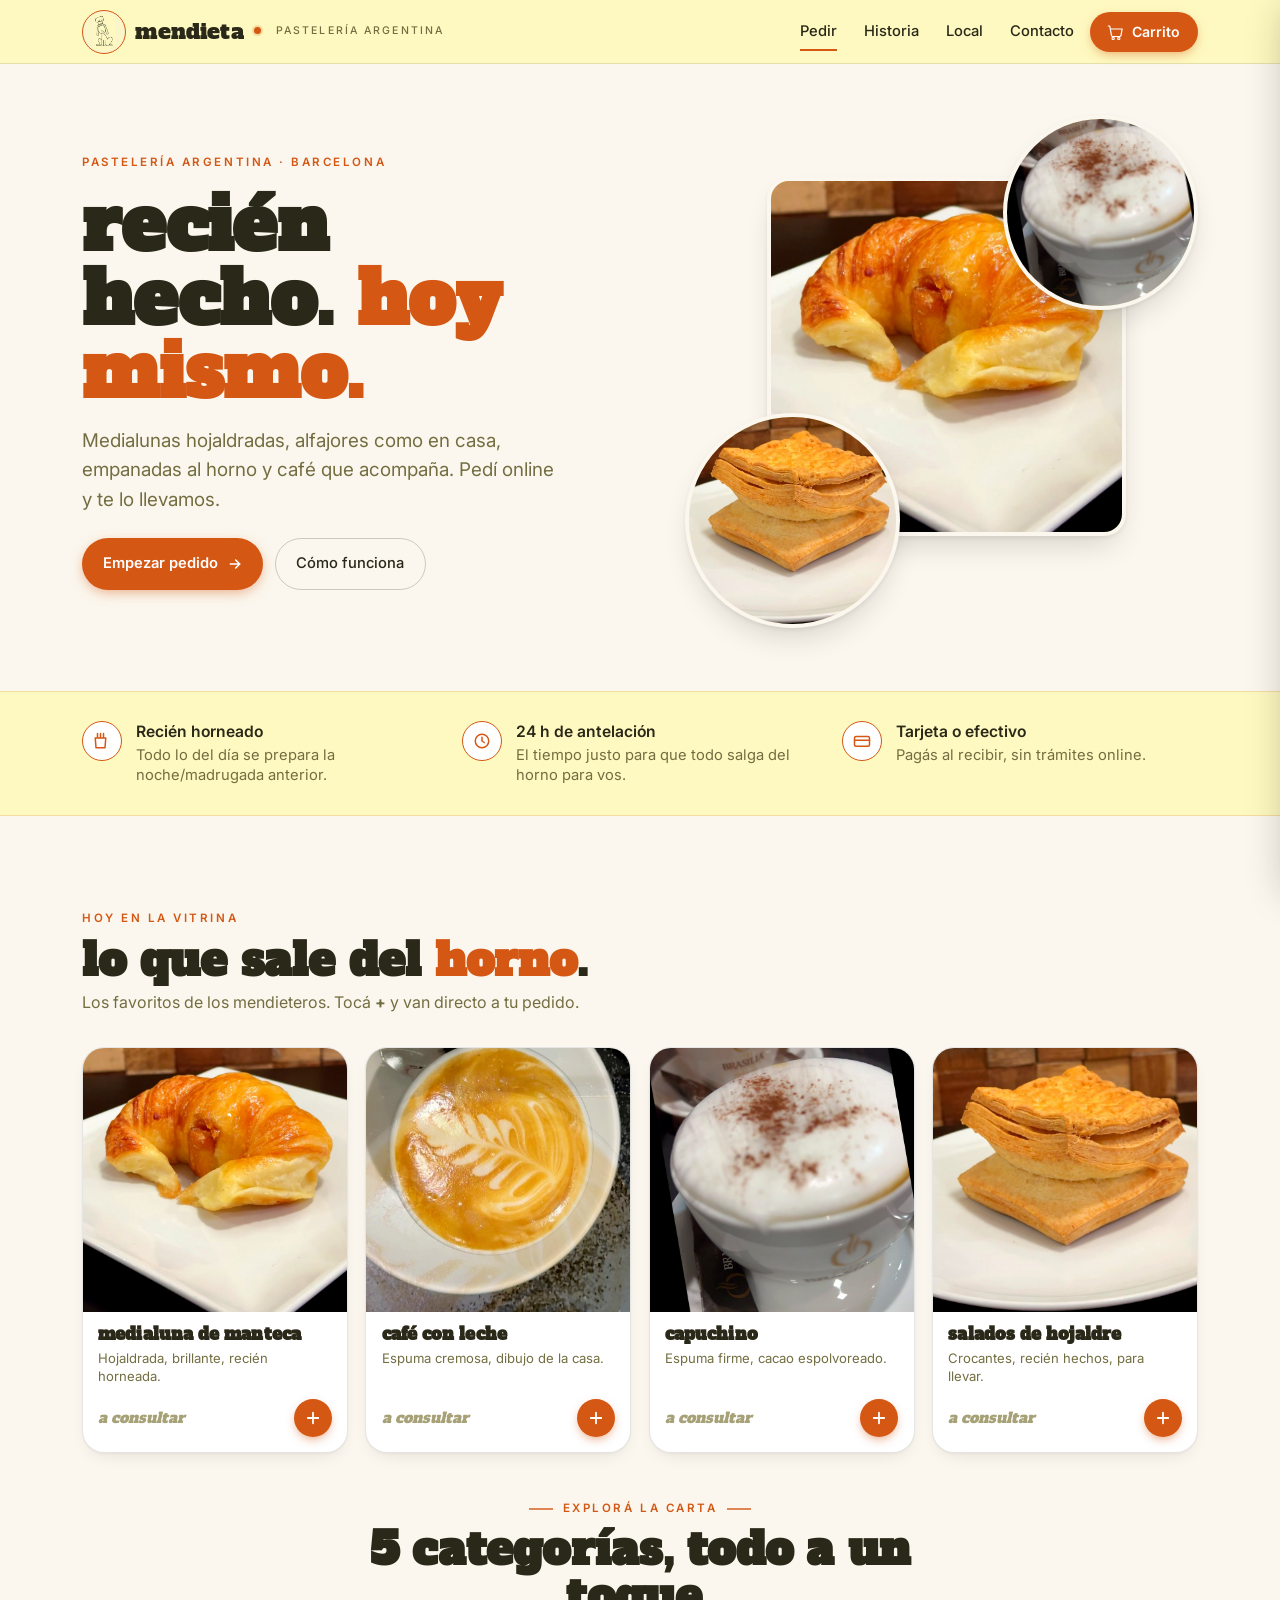
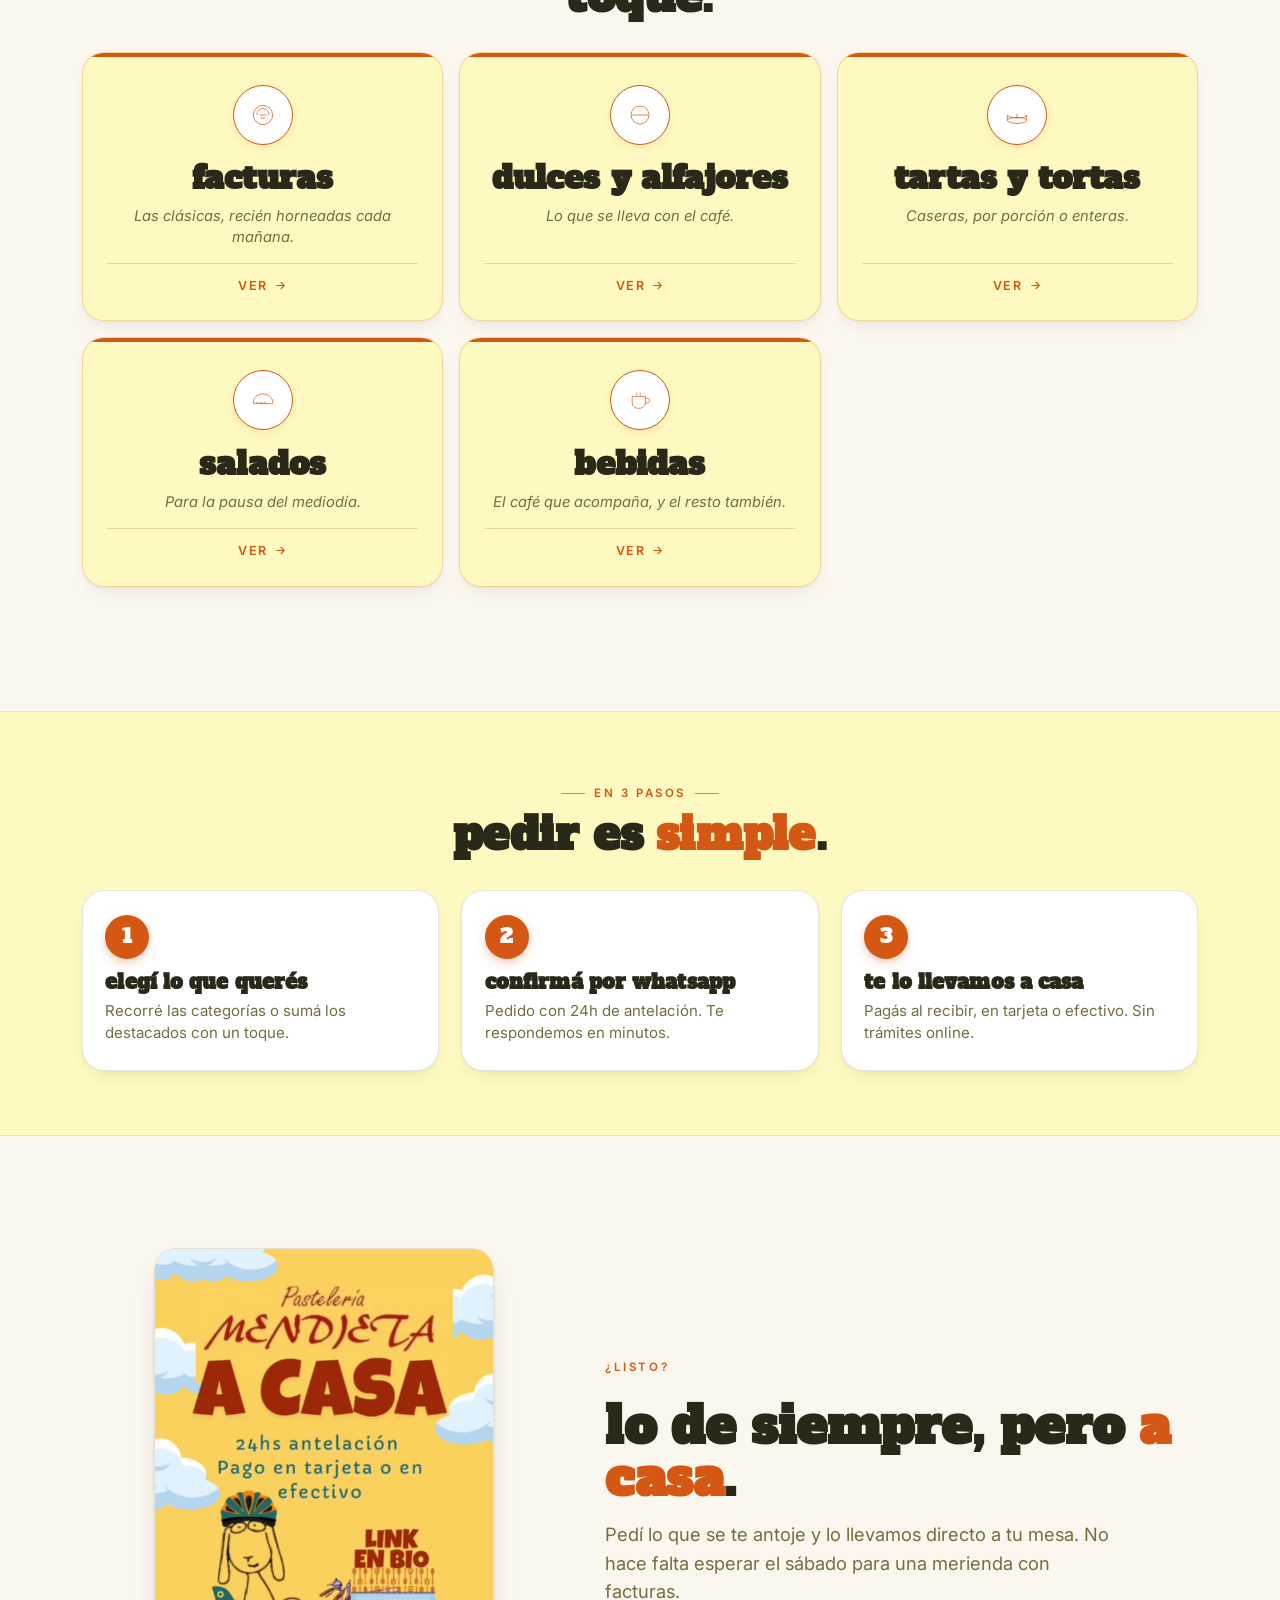
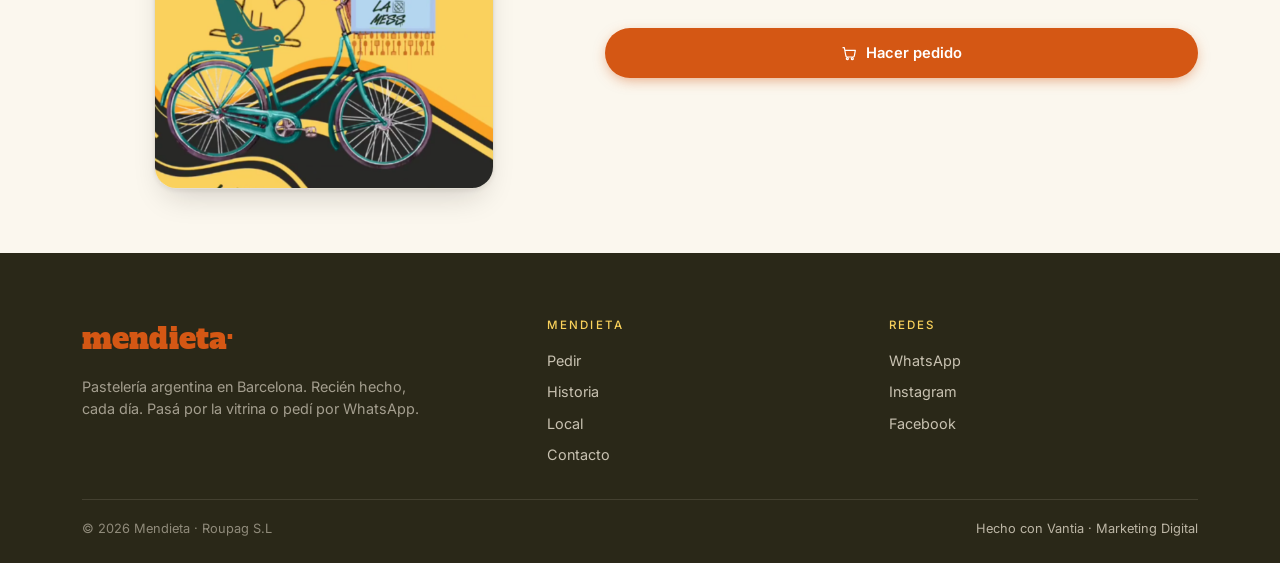
==== index.html @ 70b647e9 "Home reestructurada pro: HERO + STRIP + DESTACADOS + COMO FUNCIONA + CLOSING El usuario pidio 'reest" ====
<!DOCTYPE html>
<html lang="es">
<head>
  <meta charset="UTF-8" />
  <meta name="viewport" content="width=device-width, initial-scale=1.0, viewport-fit=cover" />
  <meta name="theme-color" content="#FEF9C0" />
  <meta name="description" content="Pedí online en Mendieta — pastelería argentina en Barcelona. Facturas, alfajores, empanadas, tartas y café. Entrega por WhatsApp." />
  <meta name="author" content="Mendieta · Pastelería Argentina" />

  <meta property="og:type" content="website" />
  <meta property="og:site_name" content="Mendieta" />
  <meta property="og:title" content="Mendieta · Pedidos" />
  <meta property="og:description" content="Hacé tu pedido online. Facturas, alfajores, empanadas y café argentino en Barcelona." />
  <meta property="og:locale" content="es_ES" />
  <meta name="twitter:card" content="summary" />

  <title>Mendieta · Pedí online</title>

  <link rel="preconnect" href="https://fonts.googleapis.com" />
  <link rel="preconnect" href="https://fonts.gstatic.com" crossorigin />
  <link href="https://fonts.googleapis.com/css2?family=Alfa+Slab+One&family=Inter:wght@400;500;600;700&display=swap" rel="stylesheet" />

  <link rel="stylesheet" href="assets/css/main.css?v=202605161342" />
  <link rel="icon" type="image/png" href="assets/images/logo/mendieta-logo.png" />
</head>

<body class="theme-order">

  <!-- ============================== HEADER ============================== -->
  <header class="site-header" id="siteHeader">
    <div class="container site-header__inner">
      <a href="/" class="brand" aria-label="Mendieta · inicio"><img class="brand__logo" src="assets/images/logo/mendieta-logo.png" alt="" width="36" height="36" />Mendieta<span class="brand__dot" aria-hidden="true"></span>
        <span class="brand__sub">Pastelería Argentina</span>
      </a>

      <nav class="nav" aria-label="Navegación principal">
        <a href="/" aria-current="page">Pedir</a>
        <a href="pages/historia.html">Historia</a>
        <a href="pages/local.html">Local</a>
        <a href="pages/contacto.html">Contacto</a>
      </nav>

      <div class="header-actions">
        <button class="cart-button" id="cartFab" aria-label="Ver carrito" aria-controls="cartDrawer">
          <svg viewBox="0 0 24 24" fill="none" stroke="currentColor" stroke-width="1.6" stroke-linecap="round" stroke-linejoin="round">
            <path d="M3 4h2l2.3 12.5a2 2 0 0 0 2 1.5H18a2 2 0 0 0 2-1.6L21.5 8H6"/>
            <circle cx="9.5" cy="20.5" r="1.5"/>
            <circle cx="17" cy="20.5" r="1.5"/>
          </svg>
          <span class="cart-button__label">Carrito</span>
          <span class="cart-button__count" id="cartCount"></span>
        </button>

        <button class="nav-toggle" id="navToggle" aria-label="Abrir menú" aria-expanded="false">
          <svg width="18" height="18" viewBox="0 0 24 24" fill="none" stroke="currentColor" stroke-width="1.8">
            <line x1="4" y1="8" x2="20" y2="8"/>
            <line x1="4" y1="16" x2="20" y2="16"/>
          </svg>
        </button>
      </div>
    </div>
  </header>

  <div class="mobile-nav" id="mobileNav" aria-hidden="true">
    <ul>
      <li><a href="/">Pedir</a></li>
      <li><a href="pages/historia.html">Historia</a></li>
      <li><a href="pages/local.html">Local</a></li>
      <li><a href="pages/contacto.html">Contacto</a></li>
    </ul>
  </div>

  <main>

    <!-- ============================== HERO ============================== -->
    <section class="hero">
      <div class="container hero__inner">
        <div class="hero__copy">
          <span class="hero__eyebrow">Pastelería argentina · Barcelona</span>
          <h1 class="hero__title">
            Recién hecho. <em>Hoy mismo.</em>
          </h1>
          <p class="hero__lead">
            Medialunas hojaldradas, alfajores como en casa, empanadas al horno
            y café que acompaña. Pedí online y te lo llevamos.
          </p>
          <div class="hero__cta">
            <a href="#destacados" class="btn btn-primary">
              <span>Empezar pedido</span>
              <svg viewBox="0 0 24 24" fill="none" stroke="currentColor" stroke-width="2.4" stroke-linecap="round"><path d="M5 12h14M13 6l6 6-6 6"/></svg>
            </a>
            <a href="#como-funciona" class="btn btn-ghost btn--inline">
              <span>Cómo funciona</span>
            </a>
          </div>
        </div>

        <div class="hero__collage" aria-hidden="true">
          <figure class="hero__photo hero__photo--big">
            <img src="assets/images/photos/prod-medialuna-md.jpg" alt="" loading="eager" decoding="async" />
          </figure>
          <figure class="hero__photo hero__photo--top">
            <img src="assets/images/photos/prod-capuchino-md.jpg" alt="" loading="eager" decoding="async" />
          </figure>
          <figure class="hero__photo hero__photo--bot">
            <img src="assets/images/photos/prod-salados-md.jpg" alt="" loading="lazy" decoding="async" />
          </figure>
        </div>
      </div>
    </section>

    <!-- ============================== STRIP DE BENEFICIOS ============================== -->
    <section class="benefits-strip">
      <div class="container benefits-strip__inner">
        <div class="benefit">
          <span class="benefit__icon" aria-hidden="true">
            <svg viewBox="0 0 24 24" fill="none" stroke="currentColor" stroke-width="2" stroke-linecap="round" stroke-linejoin="round"><path d="M6 2v6M10 2v6M14 2v6M3 8h14l-1 13H4z"/></svg>
          </span>
          <div>
            <strong>Recién horneado</strong>
            <span>Todo lo del día se prepara la noche/madrugada anterior.</span>
          </div>
        </div>
        <div class="benefit">
          <span class="benefit__icon" aria-hidden="true">
            <svg viewBox="0 0 24 24" fill="none" stroke="currentColor" stroke-width="2" stroke-linecap="round" stroke-linejoin="round"><circle cx="12" cy="12" r="9"/><path d="M12 7v5l3 2"/></svg>
          </span>
          <div>
            <strong>24 h de antelación</strong>
            <span>El tiempo justo para que todo salga del horno para vos.</span>
          </div>
        </div>
        <div class="benefit">
          <span class="benefit__icon" aria-hidden="true">
            <svg viewBox="0 0 24 24" fill="none" stroke="currentColor" stroke-width="2" stroke-linecap="round" stroke-linejoin="round"><rect x="2" y="6" width="20" height="13" rx="2"/><path d="M2 11h20"/></svg>
          </span>
          <div>
            <strong>Tarjeta o efectivo</strong>
            <span>Pagás al recibir, sin trámites online.</span>
          </div>
        </div>
      </div>
    </section>

    <!-- ============================== DESTACADOS ============================== -->
    <section class="featured" id="destacados">
      <div class="container">
        <header class="section-head">
          <span class="section-head__eyebrow">Hoy en la vitrina</span>
          <h2 class="section-head__title">Lo que sale del <em>horno</em>.</h2>
          <p class="section-head__lead">Los favoritos de los mendieteros. Tocá <strong>+</strong> y van directo a tu pedido.</p>
        </header>

        <div class="featured__grid">
          <!-- Estos featured cards los renderiza JS leyendo de menu-data.js
               (solo productos con campo `featured: true` o los marcados como hero) -->
          <article class="featured-card" data-product="medialuna-manteca">
            <div class="featured-card__photo">
              <img src="assets/images/photos/prod-medialuna-md.jpg" alt="Medialuna de manteca" loading="lazy" decoding="async" />
            </div>
            <div class="featured-card__body">
              <h3 class="featured-card__name">Medialuna de manteca</h3>
              <p class="featured-card__desc">Hojaldrada, brillante, recién horneada.</p>
              <div class="featured-card__foot">
                <span class="featured-card__price">a consultar</span>
                <div class="product__add-slot" data-slot="medialuna-manteca">
                  <button class="product__add" data-add="medialuna-manteca" aria-label="Agregar Medialuna de manteca">
                    <svg viewBox="0 0 24 24" fill="none" stroke="currentColor" stroke-width="2.4" stroke-linecap="round"><line x1="12" y1="5" x2="12" y2="19"/><line x1="5" y1="12" x2="19" y2="12"/></svg>
                  </button>
                </div>
              </div>
            </div>
          </article>

          <article class="featured-card" data-product="cafe-con-leche">
            <div class="featured-card__photo">
              <img src="assets/images/photos/prod-cafe-latte-md.jpg" alt="Café con leche con latte art" loading="lazy" decoding="async" />
            </div>
            <div class="featured-card__body">
              <h3 class="featured-card__name">Café con leche</h3>
              <p class="featured-card__desc">Espuma cremosa, dibujo de la casa.</p>
              <div class="featured-card__foot">
                <span class="featured-card__price">a consultar</span>
                <div class="product__add-slot" data-slot="cafe-con-leche">
                  <button class="product__add" data-add="cafe-con-leche" aria-label="Agregar Café con leche">
                    <svg viewBox="0 0 24 24" fill="none" stroke="currentColor" stroke-width="2.4" stroke-linecap="round"><line x1="12" y1="5" x2="12" y2="19"/><line x1="5" y1="12" x2="19" y2="12"/></svg>
                  </button>
                </div>
              </div>
            </div>
          </article>

          <article class="featured-card" data-product="cortado">
            <div class="featured-card__photo">
              <img src="assets/images/photos/prod-capuchino-md.jpg" alt="Capuchino con cacao" loading="lazy" decoding="async" />
            </div>
            <div class="featured-card__body">
              <h3 class="featured-card__name">Capuchino</h3>
              <p class="featured-card__desc">Espuma firme, cacao espolvoreado.</p>
              <div class="featured-card__foot">
                <span class="featured-card__price">a consultar</span>
                <div class="product__add-slot" data-slot="cortado">
                  <button class="product__add" data-add="cortado" aria-label="Agregar Capuchino">
                    <svg viewBox="0 0 24 24" fill="none" stroke="currentColor" stroke-width="2.4" stroke-linecap="round"><line x1="12" y1="5" x2="12" y2="19"/><line x1="5" y1="12" x2="19" y2="12"/></svg>
                  </button>
                </div>
              </div>
            </div>
          </article>

          <article class="featured-card" data-product="prepizza">
            <div class="featured-card__photo">
              <img src="assets/images/photos/prod-salados-md.jpg" alt="Salados de hojaldre" loading="lazy" decoding="async" />
            </div>
            <div class="featured-card__body">
              <h3 class="featured-card__name">Salados de hojaldre</h3>
              <p class="featured-card__desc">Crocantes, recién hechos, para llevar.</p>
              <div class="featured-card__foot">
                <span class="featured-card__price">a consultar</span>
                <div class="product__add-slot" data-slot="prepizza">
                  <button class="product__add" data-add="prepizza" aria-label="Agregar Salados de hojaldre">
                    <svg viewBox="0 0 24 24" fill="none" stroke="currentColor" stroke-width="2.4" stroke-linecap="round"><line x1="12" y1="5" x2="12" y2="19"/><line x1="5" y1="12" x2="19" y2="12"/></svg>
                  </button>
                </div>
              </div>
            </div>
          </article>
        </div>
      </div>
    </section>

    <!-- ============================== GRILLA DE CATEGORÍAS ============================== -->
    <section class="cat-grid-section" id="categorias">
      <div class="container">
        <header class="section-head section-head--center">
          <span class="section-head__eyebrow">Explorá la carta</span>
          <h2 class="section-head__title">5 categorías, todo a un toque.</h2>
        </header>
        <div class="cat-grid">
          <a class="cat-card cat-card--facturas" href="pages/pedido/facturas.html" data-reveal>
            <span class="cat-card__icon" aria-hidden="true">
              <svg viewBox="0 0 100 100" fill="none" stroke="currentColor" stroke-width="2.4"><circle cx="50" cy="50" r="32"/><path d="M30 50c0-12 9-22 20-22s20 10 20 22"/><path d="M38 50h24M42 60h16"/></svg>
            </span>
            <h3 class="cat-card__name">Facturas</h3>
            <p class="cat-card__caption">Las clásicas, recién horneadas cada mañana.</p>
            <span class="cat-card__cta">Ver <svg viewBox="0 0 24 24" fill="none" stroke="currentColor" stroke-width="2" stroke-linecap="round"><path d="M5 12h14M13 6l6 6-6 6"/></svg></span>
          </a>

          <a class="cat-card cat-card--dulces" href="pages/pedido/dulces.html" data-reveal>
            <span class="cat-card__icon" aria-hidden="true">
              <svg viewBox="0 0 100 100" fill="none" stroke="currentColor" stroke-width="2.4"><circle cx="50" cy="50" r="30"/><path d="M22 50h56"/></svg>
            </span>
            <h3 class="cat-card__name">Dulces y alfajores</h3>
            <p class="cat-card__caption">Lo que se lleva con el café.</p>
            <span class="cat-card__cta">Ver <svg viewBox="0 0 24 24" fill="none" stroke="currentColor" stroke-width="2" stroke-linecap="round"><path d="M5 12h14M13 6l6 6-6 6"/></svg></span>
          </a>

          <a class="cat-card cat-card--tartas" href="pages/pedido/tartas.html" data-reveal>
            <span class="cat-card__icon" aria-hidden="true">
              <svg viewBox="0 0 100 100" fill="none" stroke="currentColor" stroke-width="2.4"><ellipse cx="50" cy="68" rx="32" ry="10"/><path d="M18 68v-18a32 10 0 0 0 64 0V68"/><path d="M50 46v14"/></svg>
            </span>
            <h3 class="cat-card__name">Tartas y tortas</h3>
            <p class="cat-card__caption">Caseras, por porción o enteras.</p>
            <span class="cat-card__cta">Ver <svg viewBox="0 0 24 24" fill="none" stroke="currentColor" stroke-width="2" stroke-linecap="round"><path d="M5 12h14M13 6l6 6-6 6"/></svg></span>
          </a>

          <a class="cat-card cat-card--salados" href="pages/pedido/salados.html" data-reveal>
            <span class="cat-card__icon" aria-hidden="true">
              <svg viewBox="0 0 100 100" fill="none" stroke="currentColor" stroke-width="2.4"><path d="M18 56c0-14 14-26 32-26s32 12 32 26v6H18z"/><path d="M28 60c2-3 4-3 6 0s4 3 6 0s4-3 6 0s4 3 6 0s4-3 6 0s4 3 6 0"/></svg>
            </span>
            <h3 class="cat-card__name">Salados</h3>
            <p class="cat-card__caption">Para la pausa del mediodía.</p>
            <span class="cat-card__cta">Ver <svg viewBox="0 0 24 24" fill="none" stroke="currentColor" stroke-width="2" stroke-linecap="round"><path d="M5 12h14M13 6l6 6-6 6"/></svg></span>
          </a>

          <a class="cat-card cat-card--bebidas" href="pages/pedido/bebidas.html" data-reveal>
            <span class="cat-card__icon" aria-hidden="true">
              <svg viewBox="0 0 100 100" fill="none" stroke="currentColor" stroke-width="2.4"><path d="M24 38h44v22c0 10-10 18-22 18s-22-8-22-18z"/><path d="M68 44h6c4 0 8 4 8 8s-4 8-8 8h-6"/><path d="M40 26c-2 3-2 6 0 9M52 26c-2 3-2 6 0 9"/></svg>
            </span>
            <h3 class="cat-card__name">Bebidas</h3>
            <p class="cat-card__caption">El café que acompaña, y el resto también.</p>
            <span class="cat-card__cta">Ver <svg viewBox="0 0 24 24" fill="none" stroke="currentColor" stroke-width="2" stroke-linecap="round"><path d="M5 12h14M13 6l6 6-6 6"/></svg></span>
          </a>
        </div>
      </div>
    </section>

    <!-- ============================== CÓMO FUNCIONA ============================== -->
    <section class="how" id="como-funciona">
      <div class="container">
        <header class="section-head section-head--center">
          <span class="section-head__eyebrow">En 3 pasos</span>
          <h2 class="section-head__title">Pedir es <em>simple</em>.</h2>
        </header>

        <ol class="how__steps">
          <li class="how-step">
            <span class="how-step__num">1</span>
            <h3 class="how-step__title">Elegí lo que querés</h3>
            <p class="how-step__desc">Recorré las categorías o sumá los destacados con un toque.</p>
          </li>
          <li class="how-step">
            <span class="how-step__num">2</span>
            <h3 class="how-step__title">Confirmá por WhatsApp</h3>
            <p class="how-step__desc">Pedido con 24h de antelación. Te respondemos en minutos.</p>
          </li>
          <li class="how-step">
            <span class="how-step__num">3</span>
            <h3 class="how-step__title">Te lo llevamos a casa</h3>
            <p class="how-step__desc">Pagás al recibir, en tarjeta o efectivo. Sin trámites online.</p>
          </li>
        </ol>
      </div>
    </section>

    <!-- ============================== REMATE: AFICHE 'MENDIETA A CASA' ============================== -->
    <section class="closing">
      <div class="container closing__inner">
        <figure class="closing__poster">
          <img src="assets/images/promo/mendieta-a-casa.png"
               alt="Afiche oficial de Mendieta a casa: el personaje en bicicleta llevando una caja de pedido"
               width="340" height="540"
               loading="lazy"
               decoding="async" />
        </figure>
        <div class="closing__copy">
          <span class="section-head__eyebrow">¿Listo?</span>
          <h2 class="closing__title">Lo de siempre, pero <em>a casa</em>.</h2>
          <p class="closing__lead">
            Pedí lo que se te antoje y lo llevamos directo a tu mesa.
            No hace falta esperar el sábado para una merienda con facturas.
          </p>
          <a href="#destacados" class="btn btn-primary closing__cta">
            <svg viewBox="0 0 24 24" fill="none" stroke="currentColor" stroke-width="1.8" stroke-linecap="round" stroke-linejoin="round">
              <path d="M3 4h2l2.3 12.5a2 2 0 0 0 2 1.5H18a2 2 0 0 0 2-1.6L21.5 8H6"/>
              <circle cx="9.5" cy="20.5" r="1.5"/><circle cx="17" cy="20.5" r="1.5"/>
            </svg>
            <span>Hacer pedido</span>
          </a>
        </div>
      </div>
    </section>

  </main>

  <!-- ============================== FOOTER ============================== -->
  <footer class="site-footer">
    <div class="container">
      <div class="site-footer__top">
        <div>
          <p class="site-footer__brand">Mendieta<span style="color: var(--color-brand)">·</span></p>
          <p class="site-footer__claim">
            Pastelería argentina en Barcelona. Recién hecho, cada día.
            Pasá por la vitrina o pedí por WhatsApp.
          </p>
        </div>
        <div class="footer-col">
          <h4>Mendieta</h4>
          <ul>
            <li><a href="/">Pedir</a></li>
            <li><a href="pages/historia.html">Historia</a></li>
            <li><a href="pages/local.html">Local</a></li>
            <li><a href="pages/contacto.html">Contacto</a></li>
          </ul>
        </div>
        <div class="footer-col">
          <h4>Redes</h4>
          <ul>
            <li><a href="https://wa.me/34696985385" target="_blank" rel="noopener">WhatsApp</a></li>
            <li><a href="https://www.instagram.com/pasteleriamendieta/" target="_blank" rel="noopener">Instagram</a></li>
            <li><a href="https://www.facebook.com/pasteleriamendieta/" target="_blank" rel="noopener">Facebook</a></li>
          </ul>
        </div>
      </div>
      <div class="site-footer__bottom">
        <span>© <span id="year"></span> Mendieta · Roupag S.L</span>
        <span><a href="https://vantia.digital" target="_blank" rel="noopener">Hecho con Vantia&nbsp;·&nbsp;Marketing Digital</a></span>
      </div>
    </div>
  </footer>

  <!-- ============================== DRAWER CARRITO ============================== -->
  <div class="drawer-overlay" id="drawerOverlay"></div>

  <aside class="drawer" id="cartDrawer" role="dialog" aria-modal="true" aria-labelledby="drawer-title" aria-hidden="true">
    <div class="drawer__head">
      <h3 id="drawer-title">Tu pedido</h3>
      <button class="drawer__close" id="drawerClose" aria-label="Cerrar carrito">
        <svg viewBox="0 0 24 24" fill="none" stroke="currentColor" stroke-width="2" stroke-linecap="round">
          <line x1="6" y1="6" x2="18" y2="18"/>
          <line x1="18" y1="6" x2="6" y2="18"/>
        </svg>
      </button>
    </div>

    <div class="drawer__body" id="drawerBody"></div>

    <div class="drawer__foot">
      <button class="btn btn-primary" id="checkoutBtn">
        <svg viewBox="0 0 24 24" fill="none" stroke="currentColor" stroke-width="1.8" stroke-linecap="round" stroke-linejoin="round">
          <path d="M20 12.5a8 8 0 0 1-12 7l-5 1.5 1.5-4.6A8 8 0 1 1 20 12.5z"/>
        </svg>
        <span>Enviar pedido por WhatsApp</span>
      </button>
      <small>Abrimos un chat con el pedido ya escrito.</small>
    </div>
  </aside>

  <script src="assets/js/menu-data.js" defer></script>
  <script src="assets/js/cart.js" defer></script>
  <script src="assets/js/main.js" defer></script>
</body>
</html>
---- assets/css/main.css ----
/* ============================================================
   MENDIETA — Pastelería Argentina · Barcelona
   Hoja principal — diseño tipo app de pedido (catálogo first).
   ------------------------------------------------------------
   PALETA: editable desde :root. Cualquier cambio de color o
   tipo se hace acá arriba.
============================================================ */

:root {
  /* — Paleta OFICIAL de Mendieta (extraída de los PDFs de Coolors) — */
  --color-bg: #FBF7EE;            /* blanco hueso sutil (fondo principal de body) */
  --color-bg-cream: #FEF9C0;      /* amarillo crema oficial (acentos: header, cards, banners) */
  --color-bg-soft: #FAF6CA;       /* variante crema más suave (cards de zonas calidas) */
  --color-card: #FFFFFF;          /* tarjetas (blanco puro, mejor contraste) */
  --color-ink: #2A2818;            /* texto principal (oliva muy oscuro) */
  --color-ink-soft: #736E41;       /* oliva oscuro (secundario) */
  --color-muted: #A7A177;          /* oliva claro */

  /* — Acentos principales —
     Naranja con HUE 26° (claramente naranja, no rojo).
     Inspirado en el cartel del local pero con más vibración para que
     se lea "naranja" y no "terracota" sobre el fondo blanco hueso. */
  --color-orange: #D45714;
  --color-orange-dark: #A03D0C;
  --color-orange-light: #FFB759;   /* naranja claro (acentos suaves) */
  --color-butter: #FAD25B;         /* amarillo mostaza */

  /* Legacy (no usar en cosas nuevas; queda solo por si alguna pieza
     puntual quisiera un rojo bordó como contraste estacional) */
  --color-red: #B4351D;
  --color-red-dark: #8C2814;

  /* --color-brand: acento de marca (bordes, círculos de iconos, banda superior
     de cards, CTAs hover, sombras de color). Sigue siendo NARANJA.
     --color-display: color de los TÍTULOS display. Sobrio (negro oliva
     cálido). Editorial premium, no compite con las fotos. */
  --color-brand: var(--color-orange);
  --color-brand-dark: var(--color-orange-dark);
  --color-display: var(--color-ink);

  --color-line: rgba(42, 40, 24, 0.12);
  --color-line-strong: rgba(42, 40, 24, 0.22);

  /* — Tipografía —
     Display: Alfa Slab One — slab serif cálida estilo "cartel argentino"
              de panadería / circo (acerca al feel del feed de @pasteleriamendieta).
     Body: Inter — neutra legible. */
  --font-display: 'Alfa Slab One', Georgia, serif;
  --font-body: 'Inter', -apple-system, BlinkMacSystemFont, 'Segoe UI', sans-serif;

  /* — Layout — */
  --container: 1180px;
  --header-h: 64px;
  --tabs-h: 56px;

  /* — Radius — */
  --r-sm: 8px;
  --r-md: 14px;
  --r-lg: 22px;
  --r-pill: 999px;

  /* — Sombras (más sofisticadas, multi-capa) — */
  --shadow-1: 0 1px 2px rgba(26,20,16,0.04), 0 8px 20px -10px rgba(26,20,16,0.14);
  --shadow-2: 0 2px 4px rgba(26,20,16,0.06), 0 16px 32px -12px rgba(26,20,16,0.20);
  --shadow-3: 0 4px 8px rgba(26,20,16,0.08), 0 24px 48px -16px rgba(26,20,16,0.28);
  --shadow-float: 0 12px 28px -6px rgba(26,20,16,0.30), 0 4px 8px rgba(26,20,16,0.10);
  --shadow-inset: inset 0 1px 0 rgba(255,255,255,0.6);

  /* — Animación — */
  --ease: cubic-bezier(0.22, 1, 0.36, 1);
  --ease-soft: cubic-bezier(0.4, 0, 0.2, 1);
}

/* ========================== TEMAS ==========================
   Sistema UNIFICADO en naranja del cartel #B5430E.
   Las clases theme-info y theme-order quedan como hooks vacíos
   por si en el futuro se quiere reintroducir diferenciación
   por zona (ej. estacional o eventos especiales). */
body.theme-info,
body.theme-order { /* placeholder — sin overrides */ }

/* ========================== RESET ========================== */
*, *::before, *::after { box-sizing: border-box; }
html { scroll-behavior: smooth; }
body {
  margin: 0;
  font-family: var(--font-body);
  font-size: 16px;
  line-height: 1.55;
  color: var(--color-ink);
  background: var(--color-bg);
  -webkit-font-smoothing: antialiased;
  -moz-osx-font-smoothing: grayscale;
  overflow-x: hidden;
}
img { max-width: 100%; display: block; }
button { font: inherit; color: inherit; background: none; border: 0; cursor: pointer; padding: 0; }
input, textarea { font: inherit; color: inherit; }
a { color: inherit; text-decoration: none; }

.sr-only {
  position: absolute;
  width: 1px; height: 1px;
  padding: 0; margin: -1px;
  overflow: hidden; clip: rect(0,0,0,0);
  white-space: nowrap; border: 0;
}

/* ========================== CONTAINER ========================== */
.container {
  width: 100%;
  max-width: var(--container);
  margin-inline: auto;
  padding-inline: clamp(1rem, 4vw, 2rem);
}

/* ========================== HEADER ========================== */
.site-header {
  position: sticky;
  top: 0;
  z-index: 40;
  height: var(--header-h);
  background: var(--color-bg-cream);     /* amarillo como acento de marca */
  border-bottom: 1px solid var(--color-line);
}
.site-header__inner {
  height: 100%;
  display: flex;
  align-items: center;
  gap: 1rem;
}
.brand {
  display: inline-flex;
  align-items: center;
  gap: 0.55rem;
  font-family: var(--font-display);
  font-size: 1.35rem;
  letter-spacing: 0.005em;
  color: var(--color-display);
  line-height: 1;
  text-transform: lowercase;
}
.brand__logo {
  width: 44px; height: 44px;
  border-radius: 50%;
  display: block;
  flex-shrink: 0;
  background: var(--color-bg-soft);
  border: 1.5px solid var(--color-brand);
  object-fit: contain;        /* el perro completo dentro del círculo */
  object-position: center;
  padding: 3px;
}
.brand__dot {
  width: 7px; height: 7px;
  border-radius: 50%;
  background: var(--color-brand);
  display: inline-block;
  margin-left: 2px;
  transform: translateY(-1px);
  box-shadow: 0 0 0 2px color-mix(in srgb, var(--color-brand) 18%, transparent);
}
.brand__sub {
  display: none;
  font-family: var(--font-body);
  font-size: 0.66rem;
  font-weight: 500;
  letter-spacing: 0.2em;
  text-transform: uppercase;
  color: var(--color-ink-soft);
  margin-left: 0.35rem;
  align-self: center;
}
@media (min-width: 640px) { .brand__sub { display: inline-block; } }

.nav {
  display: none;
  margin-left: auto;
  gap: 1.7rem;
  align-items: center;
}
.nav a {
  font-size: 0.92rem;
  font-weight: 500;
  color: var(--color-ink);
  position: relative;
  padding: 0.4rem 0;
  transition: color 0.2s var(--ease-soft);
}
.nav a:hover { color: var(--color-brand); }
.nav a[aria-current="page"]::after {
  content: '';
  position: absolute;
  left: 0; right: 0; bottom: -2px;
  height: 2px;
  background: var(--color-brand);
}
@media (min-width: 860px) { .nav { display: inline-flex; } }

.header-actions {
  margin-left: auto;
  display: flex;
  align-items: center;
  gap: 0.5rem;
}
@media (min-width: 860px) { .header-actions { margin-left: 0; } }

.cart-button {
  position: relative;
  height: 40px;
  padding: 0 1.1rem 0 0.95rem;
  border-radius: var(--r-pill);
  background: var(--color-brand);
  color: #fff;
  display: inline-flex;
  align-items: center;
  gap: 0.55rem;
  font-size: 0.88rem;
  font-weight: 600;
  transition: background 0.25s var(--ease-soft), transform 0.25s var(--ease), box-shadow 0.25s var(--ease-soft);
  box-shadow: 0 4px 12px -3px color-mix(in srgb, var(--color-brand) 55%, transparent);
}
.cart-button:hover { background: var(--color-brand-dark); transform: translateY(-2px); box-shadow: 0 8px 16px -4px color-mix(in srgb, var(--color-brand) 60%, transparent); }
.cart-button:active { transform: translateY(0); }
.cart-button svg { width: 18px; height: 18px; }
@media (max-width: 480px) {
  .cart-button__label { display: none; }    /* sólo icono + badge en móvil */
  .cart-button { padding: 0 0.85rem; height: 42px; }
}
.cart-button__count {
  background: var(--color-bg-cream);
  color: var(--color-ink);
  min-width: 22px; height: 22px;
  border-radius: var(--r-pill);
  padding: 0 7px;
  display: inline-grid;
  place-items: center;
  font-size: 0.76rem;
  font-weight: 700;
  border: 1.5px solid var(--color-brand);
}
.cart-button__count:empty { display: none; }

.nav-toggle {
  width: 40px; height: 40px;
  border-radius: var(--r-pill);
  display: inline-grid;
  place-items: center;
  border: 1px solid var(--color-line-strong);
  background: transparent;
}
@media (min-width: 860px) { .nav-toggle { display: none; } }

.mobile-nav {
  position: fixed;
  inset: 0;
  background: var(--color-bg-cream);    /* mismo amarillo que el header */
  z-index: 35;
  padding: calc(var(--header-h) + 16px) clamp(1rem, 4vw, 2rem) 2rem;
  transform: translateY(-100%);
  transition: transform 0.45s var(--ease);
}
.mobile-nav.is-open { transform: translateY(0); }
.mobile-nav ul { list-style: none; padding: 0; margin: 0; }
.mobile-nav li { border-bottom: 1px solid var(--color-line); }
.mobile-nav a {
  display: block;
  font-family: var(--font-display);
  font-size: 1.9rem;
  padding: 1rem 0;
  color: var(--color-ink);
}
.mobile-nav a:hover { color: var(--color-brand); }

/* ========================== GRILLA DE CATEGORÍAS ========================== */
.cat-grid-section {
  padding: 0 0 clamp(3rem, 6vw, 5rem);
}
.cat-grid-title {
  font-family: var(--font-body);
  font-size: 0.78rem;
  font-weight: 600;
  letter-spacing: 0.2em;
  text-transform: uppercase;
  color: var(--color-brand);
  margin: 0 0 1rem;
  text-align: center;
  position: relative;
}
.cat-grid-title::before, .cat-grid-title::after {
  content: '';
  display: inline-block;
  width: 36px; height: 1.5px;
  background: var(--color-brand);
  vertical-align: middle;
  margin: 0 0.85rem;
  opacity: 0.45;
}
.cat-grid {
  display: grid;
  grid-template-columns: 1fr;
  gap: 0.85rem;
}
@media (min-width: 600px) { .cat-grid { grid-template-columns: repeat(2, 1fr); } }
@media (min-width: 960px) { .cat-grid { grid-template-columns: repeat(3, 1fr); gap: 1rem; } }

.cat-card {
  position: relative;
  display: flex;
  flex-direction: column;
  gap: 0.7rem;
  padding: 2rem 1.5rem 1.6rem;
  border-radius: var(--r-lg);
  background: var(--color-bg-cream);    /* crema (estilo afiche) */
  border: 1px solid color-mix(in srgb, var(--color-brand) 22%, transparent);
  color: var(--color-ink);
  min-height: 240px;
  overflow: hidden;
  isolation: isolate;
  transition: transform 0.45s var(--ease), border-color 0.3s var(--ease-soft), box-shadow 0.35s var(--ease-soft);
  text-align: center;
  box-shadow: var(--shadow-1);
}
.cat-card::before {
  /* Banda superior de marca */
  content: '';
  position: absolute;
  top: 0; left: 0; right: 0;
  height: 4px;
  background: var(--color-brand);
  pointer-events: none;
}

.cat-card:hover {
  transform: translateY(-6px);
  border-color: var(--color-brand);
  box-shadow: var(--shadow-3);
}
.cat-card__icon {
  display: inline-grid;
  place-items: center;
  width: 60px; height: 60px;
  border-radius: 50%;
  background: #FFFFFF;                  /* blanco puro para contraste sobre cat-card crema */
  border: 1.5px solid var(--color-brand);
  color: var(--color-brand);
  margin: 0 auto 0.4rem;
  transition: transform 0.4s var(--ease);
  box-shadow: 0 4px 12px -4px rgba(140,67,14,0.15);
}
.cat-card:hover .cat-card__icon { transform: scale(1.08) rotate(-3deg); }
.cat-card__icon svg { width: 30px; height: 30px; }
.cat-card__name {
  font-family: var(--font-display);
  font-size: clamp(1.5rem, 1.2rem + 1vw, 2rem);
  line-height: 1.02;
  margin: 0;
  letter-spacing: 0.005em;
  color: var(--color-display);
  text-transform: lowercase;
}
.cat-card__caption {
  font-family: var(--font-body);
  font-style: italic;
  font-size: 0.92rem;
  line-height: 1.4;
  color: var(--color-ink-soft);
  margin: 0;
  flex: 1;
}
.cat-card__cta {
  display: inline-flex;
  align-items: center;
  justify-content: center;
  gap: 0.4rem;
  font-size: 0.78rem;
  font-weight: 600;
  letter-spacing: 0.12em;
  text-transform: uppercase;
  color: var(--color-brand);
  margin-top: 0.3rem;
  padding-top: 0.7rem;
  border-top: 1px solid rgba(140,40,20,0.18);
}
.cat-card__cta svg { width: 13px; height: 13px; transition: transform 0.4s var(--ease); }
.cat-card:hover .cat-card__cta svg { transform: translateX(4px); }

/* Acento por categoría: cambia el color de borde y del icono */
.cat-card--facturas { --cat-accent: var(--color-brand); }
.cat-card--dulces   { --cat-accent: var(--color-brand); }
.cat-card--tartas   { --cat-accent: var(--color-brand); }
.cat-card--salados  { --cat-accent: var(--color-brand); }
.cat-card--bebidas  { --cat-accent: var(--color-brand); }
/* Todas comparten el mismo rojo bordó para mantener identidad de marca,
   el toque de variedad lo dará el icono y la foto cuando lleguen. */

/* ========================== SECTION HEAD (reusable) ========================== */
.section-head {
  margin-bottom: clamp(1.4rem, 3vw, 2rem);
  max-width: 38rem;
}
.section-head--center { margin-inline: auto; text-align: center; }
.section-head--center .section-head__eyebrow { justify-content: center; }
.section-head--center .section-head__eyebrow::before {
  content: ''; width: 24px; height: 1.5px; background: currentColor; opacity: 0.7; margin-right: 0.6rem;
}
.section-head--center .section-head__eyebrow::after {
  content: ''; width: 24px; height: 1.5px; background: currentColor; opacity: 0.7; margin-left: 0.6rem;
}
.section-head__eyebrow {
  display: inline-flex; align-items: center;
  font-size: 0.72rem; font-weight: 600;
  letter-spacing: 0.22em; text-transform: uppercase;
  color: var(--color-brand);
}
.section-head__title {
  font-family: var(--font-display);
  font-size: clamp(1.8rem, 1.3rem + 2.2vw, 2.8rem);
  line-height: 1.05;
  letter-spacing: 0.005em;
  margin: 0.5rem 0 0.4rem;
  color: var(--color-ink);
  text-transform: lowercase;
}
.section-head__title em { font-style: normal; color: var(--color-brand); }
.section-head__lead {
  font-size: 1rem; line-height: 1.55;
  color: var(--color-ink-soft);
  margin: 0;
}

/* ========================== HERO ========================== */
.hero {
  padding: clamp(2rem, 4vw, 3.5rem) 0 clamp(1.5rem, 3vw, 2.5rem);
  position: relative;
  overflow: hidden;
}
.hero__inner {
  display: grid;
  gap: clamp(2rem, 4vw, 3rem);
  align-items: center;
}
@media (min-width: 820px) {
  .hero__inner { grid-template-columns: minmax(0, 1.05fr) minmax(0, 1fr); gap: clamp(2.5rem, 5vw, 4rem); }
}

.hero__copy { display: flex; flex-direction: column; gap: 1rem; max-width: 30rem; }
.hero__eyebrow {
  font-size: 0.72rem; font-weight: 600;
  letter-spacing: 0.22em; text-transform: uppercase;
  color: var(--color-brand);
}
.hero__title {
  font-family: var(--font-display);
  font-size: clamp(2.6rem, 1.5rem + 5vw, 4.6rem);
  line-height: 1;
  letter-spacing: 0.005em;
  margin: 0.1rem 0 0;
  color: var(--color-ink);
  text-transform: lowercase;
}
.hero__title em { font-style: normal; color: var(--color-brand); }
.hero__lead {
  font-size: clamp(1.02rem, 0.95rem + 0.3vw, 1.18rem);
  line-height: 1.55;
  color: var(--color-ink-soft);
  margin: 0;
}
.hero__cta { display: flex; flex-wrap: wrap; gap: 0.7rem; margin-top: 0.5rem; }
.hero__cta .btn { width: auto; }

/* Collage de fotos del hero — 3 fotos en composición orgánica */
.hero__collage {
  position: relative;
  aspect-ratio: 1 / 1;
  max-width: 520px;
  margin: 0 auto;
  width: 100%;
}
.hero__photo {
  margin: 0;
  position: absolute;
  border-radius: var(--r-lg);
  overflow: hidden;
  border: 4px solid var(--color-bg);
  box-shadow: var(--shadow-2);
  background: var(--color-bg-cream);
}
.hero__photo img { width: 100%; height: 100%; object-fit: cover; display: block; }
.hero__photo--big { width: 70%; height: 70%; top: 12%; left: 16%; z-index: 2; }
.hero__photo--top { width: 38%; height: 38%; top: 0; right: 0; z-index: 3; border-radius: 50%; }
.hero__photo--bot { width: 42%; height: 42%; bottom: 0; left: 0; z-index: 3; border-radius: 50%; }
@media (max-width: 540px) {
  .hero__collage { max-width: 360px; aspect-ratio: 1 / 0.9; }
}

/* ========================== STRIP DE BENEFICIOS ========================== */
.benefits-strip {
  padding: clamp(1.2rem, 2.5vw, 1.8rem) 0;
  background: var(--color-bg-cream);
  border-top: 1px solid color-mix(in srgb, var(--color-brand) 18%, transparent);
  border-bottom: 1px solid color-mix(in srgb, var(--color-brand) 18%, transparent);
  margin: clamp(1rem, 2vw, 1.5rem) 0;
}
.benefits-strip__inner {
  display: grid;
  gap: 1.2rem;
  grid-template-columns: 1fr;
}
@media (min-width: 720px) {
  .benefits-strip__inner { grid-template-columns: repeat(3, 1fr); gap: 1.5rem; }
}
.benefit {
  display: flex; gap: 0.85rem; align-items: start;
  font-size: 0.92rem; line-height: 1.4; color: var(--color-ink-soft);
}
.benefit strong { display: block; color: var(--color-ink); font-weight: 600; font-size: 0.98rem; margin-bottom: 0.15rem; }
.benefit__icon {
  flex-shrink: 0; width: 40px; height: 40px;
  border-radius: 50%;
  background: #FFFFFF;
  border: 1.5px solid var(--color-brand);
  color: var(--color-brand);
  display: inline-grid; place-items: center;
}
.benefit__icon svg { width: 18px; height: 18px; }

/* ========================== DESTACADOS ========================== */
.featured { padding: clamp(2.5rem, 5vw, 4rem) 0 clamp(1.5rem, 3vw, 2.5rem); }
.featured__grid {
  display: grid;
  grid-template-columns: 1fr 1fr;
  gap: 0.85rem;
}
@media (min-width: 720px) { .featured__grid { grid-template-columns: repeat(3, 1fr); gap: 1.1rem; } }
@media (min-width: 1080px) { .featured__grid { grid-template-columns: repeat(4, 1fr); } }

.featured-card {
  background: var(--color-card);
  border-radius: var(--r-lg);
  overflow: hidden;
  border: 1px solid var(--color-line);
  box-shadow: var(--shadow-1);
  transition: transform 0.4s var(--ease), box-shadow 0.35s var(--ease-soft), border-color 0.3s var(--ease-soft);
  display: flex; flex-direction: column;
}
.featured-card:hover {
  transform: translateY(-6px);
  box-shadow: var(--shadow-3);
  border-color: var(--color-brand);
}
.featured-card__photo {
  aspect-ratio: 1/1;
  overflow: hidden;
  background: var(--color-bg-cream);
}
.featured-card__photo img {
  width: 100%; height: 100%;
  object-fit: cover; display: block;
  transition: transform 0.6s var(--ease);
}
.featured-card:hover .featured-card__photo img { transform: scale(1.06); }
.featured-card__body { padding: 0.85rem 0.95rem 0.95rem; display: flex; flex-direction: column; gap: 0.25rem; flex: 1; }
.featured-card__name {
  font-family: var(--font-display);
  font-size: 1.05rem;
  line-height: 1.15;
  margin: 0;
  letter-spacing: 0.005em;
  color: var(--color-ink);
  text-transform: lowercase;
}
.featured-card__desc {
  font-size: 0.82rem; line-height: 1.4;
  color: var(--color-ink-soft);
  margin: 0;
  display: -webkit-box; -webkit-line-clamp: 2; -webkit-box-orient: vertical; overflow: hidden;
  flex: 1;
}
.featured-card__foot {
  display: flex; align-items: center; justify-content: space-between;
  gap: 0.5rem; margin-top: 0.6rem;
}
.featured-card__price {
  font-family: var(--font-display);
  font-size: 0.92rem;
  font-style: italic;
  color: var(--color-muted);
}

/* ========================== CÓMO FUNCIONA ========================== */
.how {
  padding: clamp(2.5rem, 5vw, 4rem) 0;
  background: var(--color-bg-cream);
  border-top: 1px solid color-mix(in srgb, var(--color-brand) 14%, transparent);
  border-bottom: 1px solid color-mix(in srgb, var(--color-brand) 14%, transparent);
  margin: clamp(2rem, 4vw, 3rem) 0;
}
.how__steps {
  list-style: none;
  padding: 0; margin: 0;
  display: grid;
  gap: 1.2rem;
  grid-template-columns: 1fr;
  counter-reset: how;
}
@media (min-width: 720px) { .how__steps { grid-template-columns: repeat(3, 1fr); gap: 1.4rem; } }

.how-step {
  background: var(--color-card);
  border-radius: var(--r-lg);
  padding: 1.5rem 1.4rem 1.6rem;
  border: 1px solid var(--color-line);
  box-shadow: var(--shadow-1);
  position: relative;
}
.how-step__num {
  display: inline-grid;
  place-items: center;
  width: 44px; height: 44px;
  border-radius: 50%;
  background: var(--color-brand);
  color: #fff;
  font-family: var(--font-display);
  font-size: 1.3rem;
  margin-bottom: 0.8rem;
  box-shadow: 0 4px 12px -3px color-mix(in srgb, var(--color-brand) 50%, transparent);
}
.how-step__title {
  font-family: var(--font-display);
  font-size: 1.25rem;
  line-height: 1.1;
  letter-spacing: 0.005em;
  margin: 0 0 0.4rem;
  color: var(--color-ink);
  text-transform: lowercase;
}
.how-step__desc { font-size: 0.94rem; line-height: 1.5; color: var(--color-ink-soft); margin: 0; }

/* ========================== CLOSING (afiche + CTA) ========================== */
.closing {
  padding: clamp(2.5rem, 5vw, 4rem) 0 clamp(3rem, 5vw, 4rem);
}
.closing__inner {
  display: grid;
  gap: clamp(1.8rem, 3vw, 2.5rem);
  align-items: center;
}
@media (min-width: 820px) {
  .closing__inner { grid-template-columns: minmax(0, 0.9fr) minmax(0, 1.1fr); }
}
.closing__poster {
  margin: 0;
  display: flex;
  justify-content: center;
}
.closing__poster img {
  width: 100%;
  max-width: 340px;
  height: auto;
  border-radius: var(--r-lg);
  box-shadow: var(--shadow-2);
  border: 1px solid var(--color-line);
}
.closing__copy { display: flex; flex-direction: column; gap: 1rem; }
.closing__title {
  font-family: var(--font-display);
  font-size: clamp(2rem, 1.4rem + 2.5vw, 3.2rem);
  line-height: 1.02;
  letter-spacing: 0.005em;
  margin: 0.4rem 0 0;
  color: var(--color-ink);
  text-transform: lowercase;
}
.closing__title em { font-style: normal; color: var(--color-brand); }
.closing__lead {
  font-size: clamp(1rem, 0.95rem + 0.3vw, 1.15rem);
  line-height: 1.55;
  color: var(--color-ink-soft);
  margin: 0;
  max-width: 32rem;
}
.closing__cta { width: auto; align-self: flex-start; margin-top: 0.4rem; }

/* ========================== ORDER BAR ========================== */
.order-bar {
  padding: clamp(1.4rem, 3vw, 2.2rem) 0 clamp(1rem, 2.5vw, 1.6rem);
}
.order-bar__head {
  display: flex;
  flex-wrap: wrap;
  align-items: center;
  justify-content: space-between;
  gap: 1.2rem 2rem;
}
.order-bar__text { flex: 1 1 auto; min-width: 0; }
.order-bar__photo {
  display: none;
  flex: 0 0 auto;
  width: clamp(140px, 22vw, 200px);
  aspect-ratio: 1/1;
  border-radius: 50%;
  overflow: hidden;
  margin: 0;
  border: 4px solid var(--color-card);
  box-shadow: var(--shadow-2);
}
.order-bar__photo img { width: 100%; height: 100%; object-fit: cover; display: block; }
@media (min-width: 760px) { .order-bar__photo { display: block; } }

.order-bar__title {
  font-family: var(--font-display);
  font-size: clamp(2rem, 1.4rem + 2.4vw, 3rem);
  line-height: 1.05;
  margin: 0;
  letter-spacing: 0.005em;
  color: var(--color-display);
  text-transform: lowercase;
}
.order-bar__title em { font-style: normal; color: var(--color-brand); }
.order-bar__meta {
  display: flex;
  flex-wrap: wrap;
  gap: 0.5rem;
}
.order-bar__pill {
  display: inline-flex;
  align-items: center;
  gap: 0.45rem;
  background: var(--color-bg-soft);
  border: 1px solid var(--color-line);
  border-radius: var(--r-pill);
  padding: 0.4rem 0.85rem;
  font-size: 0.82rem;
  color: var(--color-ink-soft);
}
.order-bar__pill svg { width: 14px; height: 14px; color: var(--color-brand); flex-shrink: 0; }
.order-bar__pill--open svg { color: #2F8F4E; }

/* ========================== TABS ========================== */
.tabs {
  position: sticky;
  top: var(--header-h);
  z-index: 25;
  background: var(--color-bg);    /* hereda el blanco hueso */
  border-bottom: 1px solid var(--color-line);
}
.tabs__inner {
  display: flex;
  gap: 0.35rem;
  overflow-x: auto;
  scrollbar-width: none;
  padding: 0.6rem 0;
  scroll-behavior: smooth;
}
.tabs__inner::-webkit-scrollbar { display: none; }
.tab {
  flex-shrink: 0;
  padding: 0.55rem 1rem;
  border-radius: var(--r-pill);
  font-size: 0.86rem;
  font-weight: 500;
  color: var(--color-ink-soft);
  background: transparent;
  border: 1px solid var(--color-line);
  transition: background 0.2s var(--ease-soft), color 0.2s var(--ease-soft), border-color 0.2s var(--ease-soft);
  white-space: nowrap;
  cursor: pointer;
}
.tab:hover { color: var(--color-ink); border-color: var(--color-line-strong); }
.tab.is-active {
  background: var(--color-ink);
  color: var(--color-bg);
  border-color: var(--color-ink);
}

/* ========================== CABECERA DE CATEGORÍA ========================== */
.cat-page-head {
  padding: clamp(1.4rem, 3.5vw, 2.5rem) 0 clamp(1rem, 2.5vw, 1.6rem);
}
.cat-back {
  display: inline-flex;
  align-items: center;
  gap: 0.4rem;
  font-size: 0.85rem;
  font-weight: 500;
  color: var(--color-ink-soft);
  padding: 0.4rem 0;
  margin-bottom: 0.6rem;
  transition: color 0.2s var(--ease-soft);
}
.cat-back:hover { color: var(--color-brand); }
.cat-back svg { width: 14px; height: 14px; transition: transform 0.3s var(--ease); }
.cat-back:hover svg { transform: translateX(-3px); }
.cat-page-title {
  font-family: var(--font-display);
  font-size: clamp(2.2rem, 1.5rem + 3.2vw, 3.8rem);
  line-height: 1.02;
  letter-spacing: 0.005em;
  margin: 0 0 0.4rem;
  color: var(--color-display);
  text-transform: lowercase;
}
.cat-page-caption {
  font-family: var(--font-display);
  font-style: italic;
  font-size: clamp(1.05rem, 0.95rem + 0.4vw, 1.25rem);
  color: var(--color-ink-soft);
  margin: 0;
  max-width: 36rem;
}

/* ========================== CATALOG ========================== */
.catalog { padding-bottom: clamp(3rem, 6vw, 5rem); }
.cat {
  padding: clamp(1.2rem, 3vw, 1.8rem) 0;
  scroll-margin-top: calc(var(--header-h) + var(--tabs-h) + 8px);
}
.cat + .cat { border-top: 1px solid var(--color-line); }
.cat__head { margin-bottom: 1rem; }
.cat__title {
  font-family: var(--font-display);
  font-size: clamp(1.55rem, 1.2rem + 1.2vw, 2rem);
  line-height: 1.05;
  margin: 0 0 0.2rem;
  letter-spacing: 0.005em;
  color: var(--color-display);
  text-transform: lowercase;
}
.cat__caption {
  font-family: var(--font-display);
  font-style: italic;
  font-size: 0.98rem;
  color: var(--color-ink-soft);
  margin: 0;
}

.cat__grid {
  display: grid;
  grid-template-columns: 1fr;
  gap: 0.7rem;
}
@media (min-width: 680px) { .cat__grid { grid-template-columns: repeat(2, 1fr); } }
@media (min-width: 1080px) { .cat__grid { grid-template-columns: repeat(3, 1fr); gap: 0.85rem; } }

.product {
  display: grid;
  grid-template-columns: 104px 1fr;
  gap: 1rem;
  padding: 0.95rem;
  background: var(--color-card);
  border-radius: var(--r-md);
  border: 1px solid var(--color-line);
  transition: transform 0.3s var(--ease), border-color 0.3s var(--ease-soft), box-shadow 0.3s var(--ease-soft);
  position: relative;
  min-height: 128px;
  box-shadow: var(--shadow-1);
}
@media (min-width: 480px) { .product { grid-template-columns: 120px 1fr; min-height: 140px; } }
.product:hover {
  transform: translateY(-3px);
  box-shadow: var(--shadow-2);
  border-color: var(--color-line-strong);
}

.product__media {
  border-radius: var(--r-sm);
  overflow: hidden;
  position: relative;
  align-self: stretch;
  display: grid;
  place-items: center;
  color: rgba(255,255,255,0.92);
}
.product__media svg { width: 60%; max-width: 80px; opacity: 0.95; }
.product__media--photo { background: var(--color-bg-soft); padding: 0; }
.product__media--photo img { width: 100%; height: 100%; object-fit: cover; display: block; }
.product--shade-1 .product__media { background: linear-gradient(135deg, #FAD25B 0%, #FFB759 100%); }
.product--shade-2 .product__media { background: linear-gradient(135deg, #FFB759 0%, #B4351D 100%); }
.product--shade-3 .product__media { background: linear-gradient(135deg, #B4351D 0%, #8C2814 100%); }
.product--shade-4 .product__media { background: linear-gradient(135deg, #A7A177 0%, #736E41 100%); }
.product--shade-5 .product__media { background: linear-gradient(135deg, #FAD25B 0%, #A7A177 100%); }

.product__tag {
  position: absolute;
  top: 0.45rem; left: 0.45rem;
  background: rgba(255,255,255,0.92);
  color: var(--color-brand);
  font-size: 0.62rem;
  font-weight: 600;
  letter-spacing: 0.08em;
  text-transform: uppercase;
  padding: 0.18rem 0.45rem;
  border-radius: var(--r-sm);
}

.product__body {
  display: flex;
  flex-direction: column;
  gap: 0.2rem;
  min-width: 0;
}
.product__name {
  font-family: var(--font-display);
  font-size: 1.05rem;
  line-height: 1.15;
  margin: 0;
  letter-spacing: 0.005em;
  color: var(--color-display);
  text-transform: lowercase;
}
.product__desc {
  font-size: 0.84rem;
  line-height: 1.4;
  color: var(--color-ink-soft);
  margin: 0;
  display: -webkit-box;
  -webkit-line-clamp: 2;
  -webkit-box-orient: vertical;
  overflow: hidden;
  flex: 1;
}
.product__foot {
  display: flex;
  align-items: center;
  justify-content: space-between;
  gap: 0.6rem;
  margin-top: 0.45rem;
}
.product__price {
  font-family: var(--font-display);
  font-size: 1.1rem;
  color: var(--color-ink);
  letter-spacing: -0.01em;
}
.product__price--ask {
  font-style: italic;
  font-size: 0.92rem;
  color: var(--color-muted);
}

.product__add {
  background: var(--color-brand);
  color: #fff;
  border-radius: var(--r-pill);
  width: 42px; height: 42px;
  display: inline-grid;
  place-items: center;
  transition: background 0.25s var(--ease-soft), transform 0.25s var(--ease), box-shadow 0.25s var(--ease-soft);
  flex-shrink: 0;
  box-shadow: 0 4px 10px -2px color-mix(in srgb, var(--color-brand) 50%, transparent);
}
.product__add:hover { background: var(--color-brand-dark); transform: scale(1.08); }
.product__add:active { transform: scale(0.95); }
.product__add svg { width: 18px; height: 18px; }
@media (min-width: 720px) { .product__add { width: 38px; height: 38px; } }

.product__add--qty {
  display: inline-flex;
  align-items: center;
  background: var(--color-brand);
  color: #fff;
  border-radius: var(--r-pill);
  height: 42px;
  width: auto;
  padding: 0 4px;
  box-shadow: 0 4px 10px -2px color-mix(in srgb, var(--color-brand) 50%, transparent);
}
@media (min-width: 720px) { .product__add--qty { height: 38px; } }
.product__add--qty button {
  width: 34px; height: 34px;
  border-radius: var(--r-pill);
  color: #fff;
  display: inline-grid;
  place-items: center;
  font-size: 1.1rem;
  font-weight: 600;
  transition: background 0.2s var(--ease-soft);
}
.product__add--qty button:hover { background: rgba(255,255,255,0.18); }
.product__add--qty button:active { background: rgba(255,255,255,0.28); }
.product__add--qty span {
  min-width: 26px;
  text-align: center;
  font-weight: 700;
  font-size: 0.98rem;
}

.product__add--disabled {
  background: transparent;
  border: 1px solid var(--color-line-strong);
  color: var(--color-muted);
  width: auto;
  height: 30px;
  padding: 0 0.75rem;
  font-size: 0.78rem;
  cursor: default;
}
.product__add--disabled:hover { background: transparent; transform: none; }

/* ========================== STICKY MOBILE CART BAR ==========================
   Aparece fija al fondo del viewport en móvil/tablet cuando hay items
   en el carrito. Tap → abre el drawer. UX típica de Glovo / Uber Eats. */
.mobile-cart-bar {
  position: fixed;
  left: 0; right: 0; bottom: 0;
  z-index: 70;
  padding: 0.75rem clamp(0.85rem, 3vw, 1.25rem);
  padding-bottom: calc(0.75rem + env(safe-area-inset-bottom, 0));
  background: linear-gradient(180deg, transparent 0%, rgba(26,20,16,0.06) 14%, rgba(26,20,16,0.06) 100%);
  pointer-events: none;
  transform: translateY(110%);
  transition: transform 0.4s var(--ease);
}
.mobile-cart-bar.is-visible { transform: translateY(0); pointer-events: auto; }
@media (min-width: 760px) { .mobile-cart-bar { display: none; } }

.mobile-cart-bar__btn {
  width: 100%;
  display: flex;
  align-items: center;
  gap: 0.75rem;
  padding: 0.95rem 1.1rem;
  border-radius: var(--r-pill);
  background: var(--color-brand);
  color: #fff;
  font-weight: 600;
  box-shadow: var(--shadow-float);
  transition: background 0.25s var(--ease-soft), transform 0.2s var(--ease);
}
.mobile-cart-bar__btn:active { transform: scale(0.98); }
.mobile-cart-bar__btn:hover { background: var(--color-brand-dark); }

.mobile-cart-bar__count {
  background: rgba(255,255,255,0.22);
  border: 1.5px solid rgba(255,255,255,0.55);
  min-width: 28px; height: 28px;
  border-radius: var(--r-pill);
  padding: 0 8px;
  display: inline-grid;
  place-items: center;
  font-size: 0.85rem;
  font-weight: 700;
}
.mobile-cart-bar__label { flex: 1; text-align: left; font-size: 0.95rem; }
.mobile-cart-bar__total {
  font-family: var(--font-display);
  font-size: 1.1rem;
  letter-spacing: 0.005em;
}
.mobile-cart-bar__arrow {
  width: 28px; height: 28px;
  display: inline-grid;
  place-items: center;
}
.mobile-cart-bar__arrow svg { width: 16px; height: 16px; }

/* Espacio inferior cuando la barra está visible para no tapar contenido */
body.has-cart-bar { padding-bottom: 88px; }
@media (min-width: 760px) { body.has-cart-bar { padding-bottom: 0; } }

/* ========================== DRAWER ========================== */
.drawer-overlay {
  position: fixed; inset: 0;
  background: rgba(26,20,16,0.4);
  z-index: 80;
  opacity: 0;
  pointer-events: none;
  transition: opacity 0.35s var(--ease-soft);
  backdrop-filter: blur(2px);
}
.drawer-overlay.is-open { opacity: 1; pointer-events: auto; }
.drawer {
  position: fixed;
  top: 0; right: 0;
  height: 100dvh;
  width: 100%;
  max-width: 460px;
  background: var(--color-bg);
  z-index: 90;
  transform: translateX(102%);
  transition: transform 0.5s var(--ease);
  display: flex;
  flex-direction: column;
  box-shadow: -12px 0 36px -8px rgba(26,20,16,0.25);
}
.drawer.is-open { transform: translateX(0); }
.drawer__head {
  padding: 1.1rem 1.3rem;
  display: flex;
  align-items: center;
  justify-content: space-between;
  border-bottom: 1px solid var(--color-line);
}
.drawer__head h3 {
  font-family: var(--font-display);
  font-size: 1.4rem;
  margin: 0;
  letter-spacing: 0.005em;
  color: var(--color-display);
  text-transform: lowercase;
}
.drawer__close {
  width: 36px; height: 36px;
  border-radius: 50%;
  background: rgba(26,20,16,0.06);
  display: grid; place-items: center;
}
.drawer__close:hover { background: rgba(26,20,16,0.12); }
.drawer__close svg { width: 16px; height: 16px; }
.drawer__body {
  flex: 1;
  overflow-y: auto;
  padding: 1.1rem 1.3rem;
}

.cart-item {
  display: flex;
  align-items: center;
  gap: 0.8rem;
  padding: 0.7rem 0;
  border-bottom: 1px solid var(--color-line);
}
.cart-item:last-child { border-bottom: 0; }
.cart-item__thumb {
  width: 48px; height: 48px;
  border-radius: var(--r-sm);
  background: linear-gradient(135deg, var(--color-butter), var(--color-leche));
  flex-shrink: 0;
}
.cart-item__info { flex: 1; min-width: 0; }
.cart-item__name {
  font-family: var(--font-display);
  font-size: 1rem;
  color: var(--color-ink);
  white-space: nowrap;
  overflow: hidden;
  text-overflow: ellipsis;
}
.cart-item__price { font-size: 0.78rem; color: var(--color-ink-soft); margin-top: 0.1rem; }
.cart-item__qty {
  display: inline-flex;
  align-items: center;
  background: var(--color-bg-soft);
  border: 1px solid var(--color-line);
  border-radius: var(--r-pill);
  padding: 2px;
}
.cart-item__qty button {
  width: 26px; height: 26px;
  border-radius: var(--r-pill);
  display: grid; place-items: center;
  color: var(--color-ink);
}
.cart-item__qty button:hover { background: rgba(26,20,16,0.08); }
.cart-item__qty span { min-width: 22px; text-align: center; font-weight: 600; font-size: 0.88rem; }

.cart-empty {
  text-align: center;
  padding: 3rem 1rem;
}
.cart-empty svg { width: 56px; height: 56px; color: var(--color-leche); margin: 0 auto 0.8rem; opacity: 0.85; }
.cart-empty p {
  font-family: var(--font-display);
  color: var(--color-ink-soft);
  font-size: 1.1rem;
  margin: 0;
}

.checkout {
  margin-top: 1.4rem;
  display: flex;
  flex-direction: column;
  gap: 0.75rem;
}
.checkout__totals {
  display: flex;
  justify-content: space-between;
  align-items: baseline;
  padding: 0.9rem 0 1rem;
  border-top: 1px solid var(--color-line-strong);
  border-bottom: 1px solid var(--color-line);
}
.checkout__totals span {
  color: var(--color-muted);
  font-size: 0.78rem;
  letter-spacing: 0.12em;
  text-transform: uppercase;
  font-weight: 500;
}
.checkout__totals strong {
  font-family: var(--font-display);
  font-size: 1.6rem;
  color: var(--color-ink);
}

/* Aviso 24h antelación + medios de pago dentro del drawer del carrito */
.checkout__notice {
  display: flex;
  gap: 0.7rem;
  align-items: start;
  background: var(--color-bg-cream);
  border: 1px solid color-mix(in srgb, var(--color-brand) 30%, transparent);
  border-radius: var(--r-sm);
  padding: 0.8rem 0.95rem;
  font-size: 0.85rem;
  line-height: 1.45;
  color: var(--color-ink-soft);
}
.checkout__notice svg {
  width: 18px; height: 18px;
  color: var(--color-brand);
  flex-shrink: 0;
  margin-top: 2px;
}
.checkout__notice strong { color: var(--color-ink); font-weight: 600; }

.form-field { display: flex; flex-direction: column; gap: 0.3rem; }
.form-field label {
  font-size: 0.72rem;
  font-weight: 500;
  letter-spacing: 0.12em;
  text-transform: uppercase;
  color: var(--color-muted);
}
.form-field input,
.form-field textarea {
  border: 1px solid var(--color-line);
  background: var(--color-card);
  padding: 0.7rem 0.85rem;
  border-radius: var(--r-sm);
  font-size: 0.94rem;
  color: var(--color-ink);
  transition: border-color 0.2s var(--ease-soft);
}
.form-field input:focus,
.form-field textarea:focus { outline: none; border-color: var(--color-brand); }
.form-field textarea { min-height: 70px; resize: vertical; }
.form-field--error input,
.form-field--error textarea { border-color: var(--color-brand); background: rgba(140,45,45,0.04); }
.form-field .error-msg {
  font-size: 0.78rem;
  color: var(--color-brand);
  display: none;
}
.form-field--error .error-msg { display: block; }

.drawer__foot {
  padding: 1rem 1.3rem 1.3rem;
  border-top: 1px solid var(--color-line);
  background: var(--color-bg);
}
.drawer__foot small {
  display: block;
  text-align: center;
  margin-top: 0.55rem;
  font-size: 0.78rem;
  color: var(--color-ink-soft);
}

/* ========================== BOTONES ========================== */
.btn {
  display: inline-flex;
  align-items: center;
  justify-content: center;
  gap: 0.55rem;
  padding: 0.85rem 1.3rem;
  border-radius: var(--r-pill);
  font-weight: 500;
  font-size: 0.92rem;
  transition: background 0.25s var(--ease-soft), color 0.25s var(--ease-soft), transform 0.3s var(--ease);
  width: 100%;
}
.btn-primary {
  background: var(--color-brand);
  color: #fff;
  box-shadow: 0 4px 14px -3px color-mix(in srgb, var(--color-brand) 55%, transparent);
  font-weight: 600;
}
.btn-primary:hover {
  background: var(--color-brand-dark);
  transform: translateY(-2px);
  box-shadow: 0 8px 20px -4px color-mix(in srgb, var(--color-brand) 65%, transparent);
}
.btn-primary:active { transform: translateY(0); }
.btn-primary:disabled { background: var(--color-muted); color: #fff; cursor: not-allowed; transform: none; box-shadow: none; }
.btn-brand { background: var(--color-brand); color: #fff; }
.btn-brand:hover { background: var(--color-brand-dark); }
.btn-ghost {
  background: transparent;
  color: var(--color-ink);
  border: 1px solid var(--color-line-strong);
}
.btn-ghost:hover { background: var(--color-bg-soft); border-color: var(--color-ink); }
.btn--inline { width: auto; }
.btn svg { width: 16px; height: 16px; }

/* ========================== PÁGINAS SECUNDARIAS ========================== */
.page {
  padding: clamp(2rem, 5vw, 4rem) 0 clamp(3rem, 6vw, 5rem);
  min-height: calc(100dvh - var(--header-h) - 200px);
}
.page__head { margin-bottom: clamp(1.5rem, 4vw, 2.5rem); max-width: 720px; }
.eyebrow {
  font-size: 0.72rem;
  font-weight: 600;
  letter-spacing: 0.22em;
  text-transform: uppercase;
  color: var(--color-brand);
  display: inline-flex;
  align-items: center;
  gap: 0.6rem;
}
.eyebrow::before {
  content: '';
  width: 28px; height: 1.5px;
  background: currentColor;
  opacity: 0.8;
}
.page__title {
  font-family: var(--font-display);
  font-size: clamp(2.4rem, 1.6rem + 3.6vw, 4.2rem);
  line-height: 1.02;
  letter-spacing: 0.005em;
  margin: 0.7rem 0 0.6rem;
  color: var(--color-display);
  text-transform: lowercase;
}
.page__title em { font-style: normal; color: var(--color-brand); }
.page__lead {
  font-family: var(--font-display);
  font-style: italic;
  font-size: clamp(1.15rem, 1rem + 0.6vw, 1.45rem);
  line-height: 1.4;
  color: var(--color-ink-soft);
  max-width: 36rem;
  margin: 0;
}
.prose { max-width: 36rem; font-size: 1.02rem; line-height: 1.7; color: var(--color-ink-soft); }
.prose p { margin: 0 0 1rem; }
.prose h3 {
  font-family: var(--font-display);
  font-size: 1.5rem;
  margin: 2rem 0 0.5rem;
  color: var(--color-ink);
  letter-spacing: -0.01em;
}

/* Location page */
.local-grid {
  display: grid;
  gap: clamp(1.5rem, 3vw, 2.5rem);
}
@media (min-width: 900px) { .local-grid { grid-template-columns: 0.9fr 1.1fr; } }

.info-list {
  list-style: none;
  padding: 0.4rem 1.3rem;
  margin: 0 0 1.5rem;
  background: var(--color-bg-cream);
  border: 1px solid color-mix(in srgb, var(--color-brand) 18%, transparent);
  border-radius: var(--r-md);
  box-shadow: var(--shadow-1);
}
.info-list li {
  padding: 0.95rem 0;
  border-top: 1px solid color-mix(in srgb, var(--color-brand) 14%, transparent);
  display: flex;
  gap: 1rem;
}
.info-list li:first-child { border-top: 0; }
.info-list .lbl {
  flex: 0 0 110px;
  font-size: 0.72rem;
  font-weight: 500;
  letter-spacing: 0.14em;
  text-transform: uppercase;
  color: var(--color-muted);
  padding-top: 4px;
}
.info-list .val {
  flex: 1;
  font-family: var(--font-display);
  font-size: 1.1rem;
  line-height: 1.4;
  color: var(--color-ink);
}
.info-list .val a:hover { color: var(--color-brand); }

.map {
  position: relative;
  border-radius: var(--r-lg);
  overflow: hidden;
  min-height: 380px;
  border: 1px solid var(--color-line);
  box-shadow: var(--shadow-1);
}
.map iframe { width: 100%; height: 100%; min-height: 380px; border: 0; display: block; }

.local-photo {
  margin: 0;
  border-radius: var(--r-lg);
  overflow: hidden;
  border: 1.5px solid color-mix(in srgb, var(--color-brand) 22%, transparent);
  aspect-ratio: 4/5;
  background: var(--color-bg-cream);
  padding: 8px;
  box-shadow: var(--shadow-2);
}
.local-photo img {
  width: 100%; height: 100%;
  object-fit: cover; display: block;
  border-radius: calc(var(--r-lg) - 8px);
}

.cta-row { display: flex; flex-wrap: wrap; gap: 0.6rem; }
.cta-row .btn { width: auto; }

/* Contact */
.contact-grid {
  display: grid;
  gap: 1rem;
}
@media (min-width: 720px) { .contact-grid { grid-template-columns: repeat(2, 1fr); } }
.contact-card {
  background: var(--color-bg-cream);
  border: 1px solid color-mix(in srgb, var(--color-brand) 18%, transparent);
  border-radius: var(--r-md);
  padding: 1.4rem;
  display: flex;
  flex-direction: column;
  gap: 0.5rem;
  transition: transform 0.3s var(--ease), border-color 0.3s var(--ease-soft), box-shadow 0.3s var(--ease-soft);
  box-shadow: var(--shadow-1);
}
.contact-card:hover {
  transform: translateY(-3px);
  box-shadow: var(--shadow-2);
  border-color: var(--color-line-strong);
}
.contact-card__icon {
  width: 42px; height: 42px;
  border-radius: 50%;
  background: #FFFFFF;
  border: 1.5px solid var(--color-brand);
  display: inline-grid;
  place-items: center;
  color: var(--color-brand);
  margin-bottom: 0.3rem;
}
.contact-card__icon svg { width: 18px; height: 18px; }
.contact-card h3 {
  font-family: var(--font-display);
  font-size: 1.3rem;
  margin: 0;
  color: var(--color-ink);
}
.contact-card p { margin: 0; color: var(--color-ink-soft); font-size: 0.94rem; }
.contact-card .btn { margin-top: auto; width: auto; align-self: flex-start; }

/* History */
.story-image {
  aspect-ratio: 11/10;
  border-radius: var(--r-lg);
  position: relative;
  overflow: hidden;
  border: 1.5px solid color-mix(in srgb, var(--color-brand) 22%, transparent);
  background: var(--color-bg-cream);
  margin: 0;
  padding: 8px;                 /* marco crema alrededor de la imagen, como afiche */
  box-shadow: var(--shadow-2);
}
.story-image img { border-radius: calc(var(--r-lg) - 8px); }
.story-image img {
  width: 100%;
  height: 100%;
  object-fit: cover;
  display: block;
}
.story-image--placeholder {
  background:
    radial-gradient(circle at 30% 20%, rgba(250, 210, 91, 0.4), transparent 60%),
    linear-gradient(160deg, #FFB759 0%, #B4351D 100%);
}
.story-image--placeholder::after {
  content: '';
  position: absolute; inset: 0;
  background-image: repeating-linear-gradient(0deg, transparent 0 22px, rgba(0,0,0,0.06) 22px 23px);
}
.story-grid { display: grid; gap: clamp(1.5rem, 4vw, 3rem); }
@media (min-width: 900px) { .story-grid { grid-template-columns: 0.9fr 1.1fr; align-items: start; } }

/* ========================== FOOTER ========================== */
.site-footer {
  background: var(--color-ink);
  color: var(--color-bg);
  padding: clamp(2.5rem, 5vw, 4rem) 0 1.5rem;
}
.site-footer__top {
  display: grid;
  gap: 2rem;
  padding-bottom: 2rem;
  border-bottom: 1px solid rgba(245, 237, 221, 0.12);
}
@media (min-width: 760px) { .site-footer__top { grid-template-columns: 1.4fr 1fr 1fr; } }
.site-footer__brand {
  font-family: var(--font-display);
  font-size: 1.8rem;
  margin: 0 0 0.4rem;
  letter-spacing: 0.005em;
  color: var(--color-orange);   /* en footer oscuro queremos calidez, no rojo */
  text-transform: lowercase;
}
.site-footer__claim {
  color: rgba(245, 237, 221, 0.6);
  font-size: 0.9rem;
  max-width: 22rem;
  line-height: 1.55;
}
.footer-col h4 {
  font-size: 0.72rem;
  font-weight: 500;
  letter-spacing: 0.18em;
  text-transform: uppercase;
  color: var(--color-butter);
  margin: 0 0 0.85rem;
}
.footer-col ul {
  list-style: none;
  padding: 0; margin: 0;
  display: flex;
  flex-direction: column;
  gap: 0.4rem;
}
.footer-col a {
  color: rgba(245, 237, 221, 0.78);
  font-size: 0.9rem;
  transition: color 0.2s var(--ease-soft);
}
.footer-col a:hover { color: var(--color-butter); }
.site-footer__bottom {
  padding-top: 1.2rem;
  display: flex;
  flex-wrap: wrap;
  gap: 0.6rem 1rem;
  justify-content: space-between;
  font-size: 0.8rem;
  color: rgba(245, 237, 221, 0.5);
}
.site-footer__bottom a { color: rgba(245, 237, 221, 0.72); }

/* ========================== REVEAL ========================== */
[data-reveal] {
  opacity: 0;
  transform: translateY(18px);
  transition: opacity 0.7s var(--ease), transform 0.7s var(--ease);
}
[data-reveal].is-visible { opacity: 1; transform: translateY(0); }

@media (prefers-reduced-motion: reduce) {
  *, *::before, *::after { animation-duration: 0.01ms !important; transition-duration: 0.01ms !important; }
  html { scroll-behavior: auto; }
}
:focus-visible {
  outline: 2px solid var(--color-brand);
  outline-offset: 3px;
  border-radius: 4px;
}
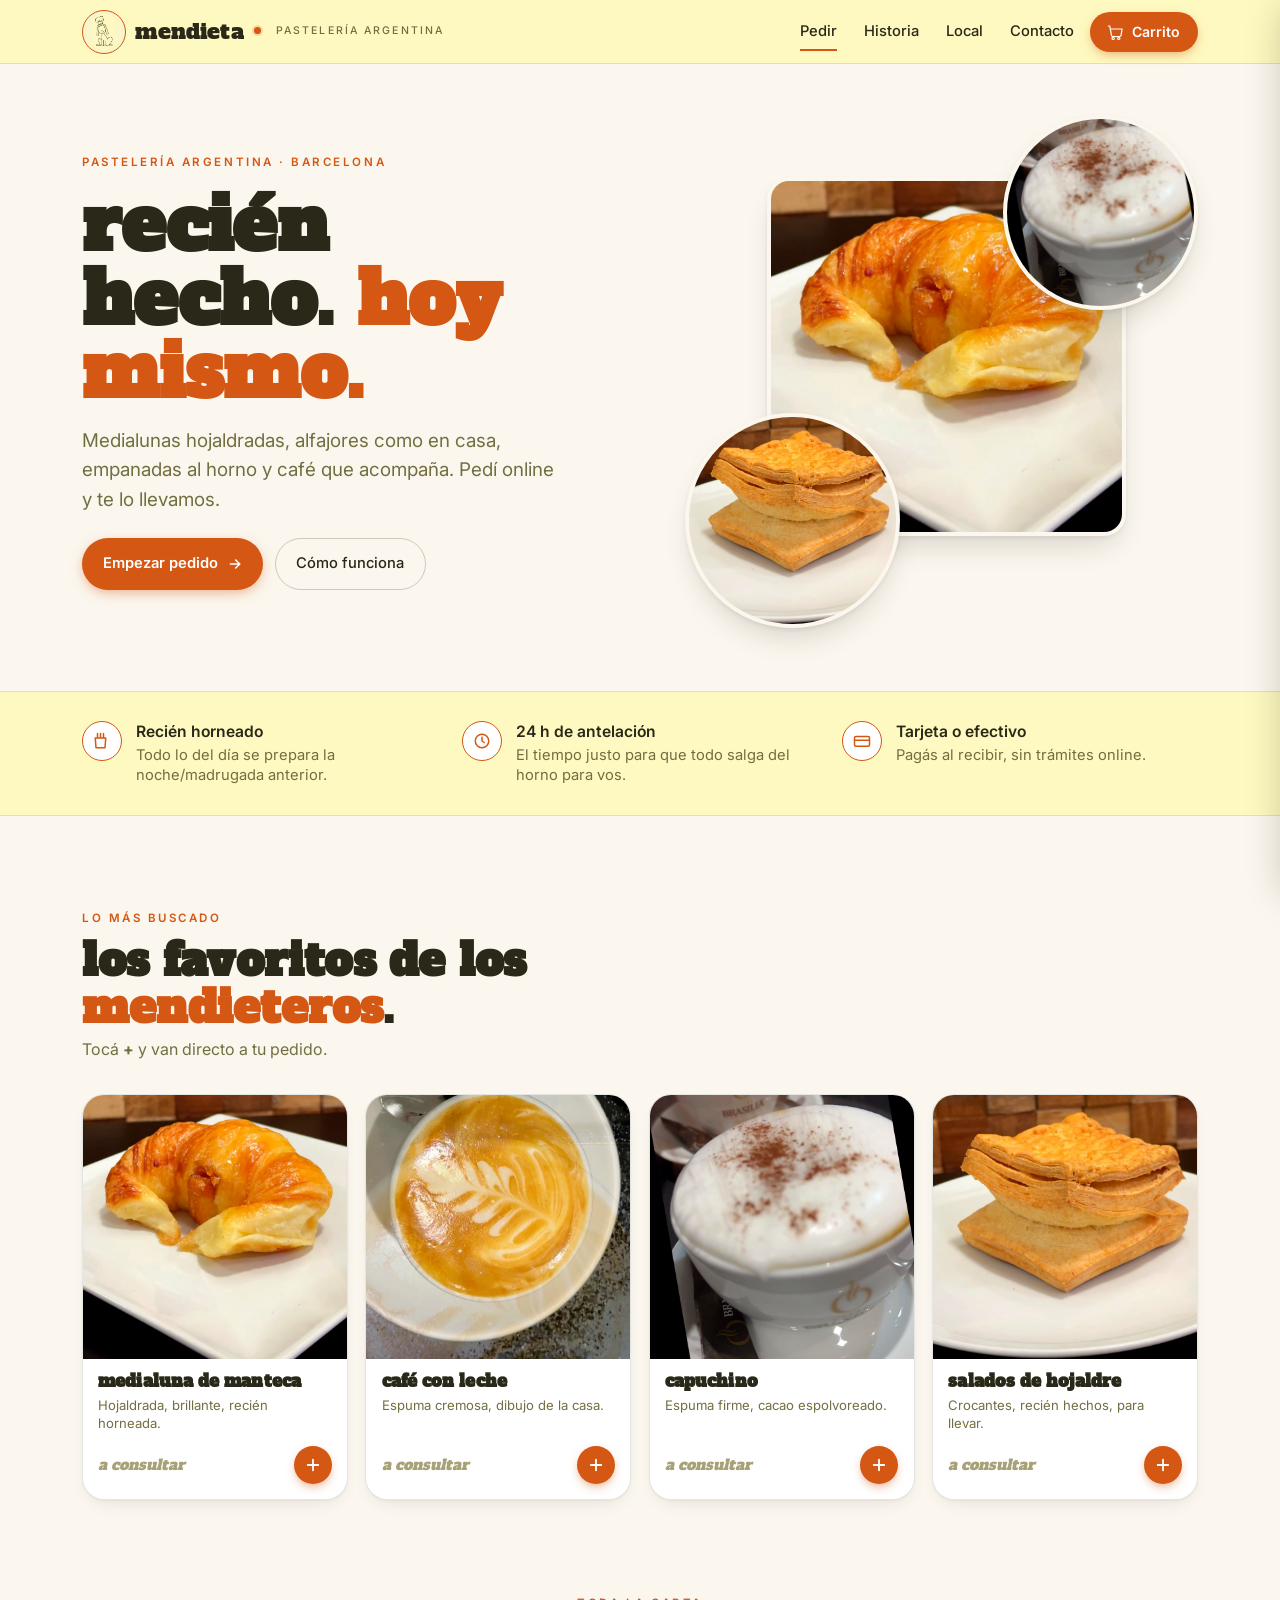
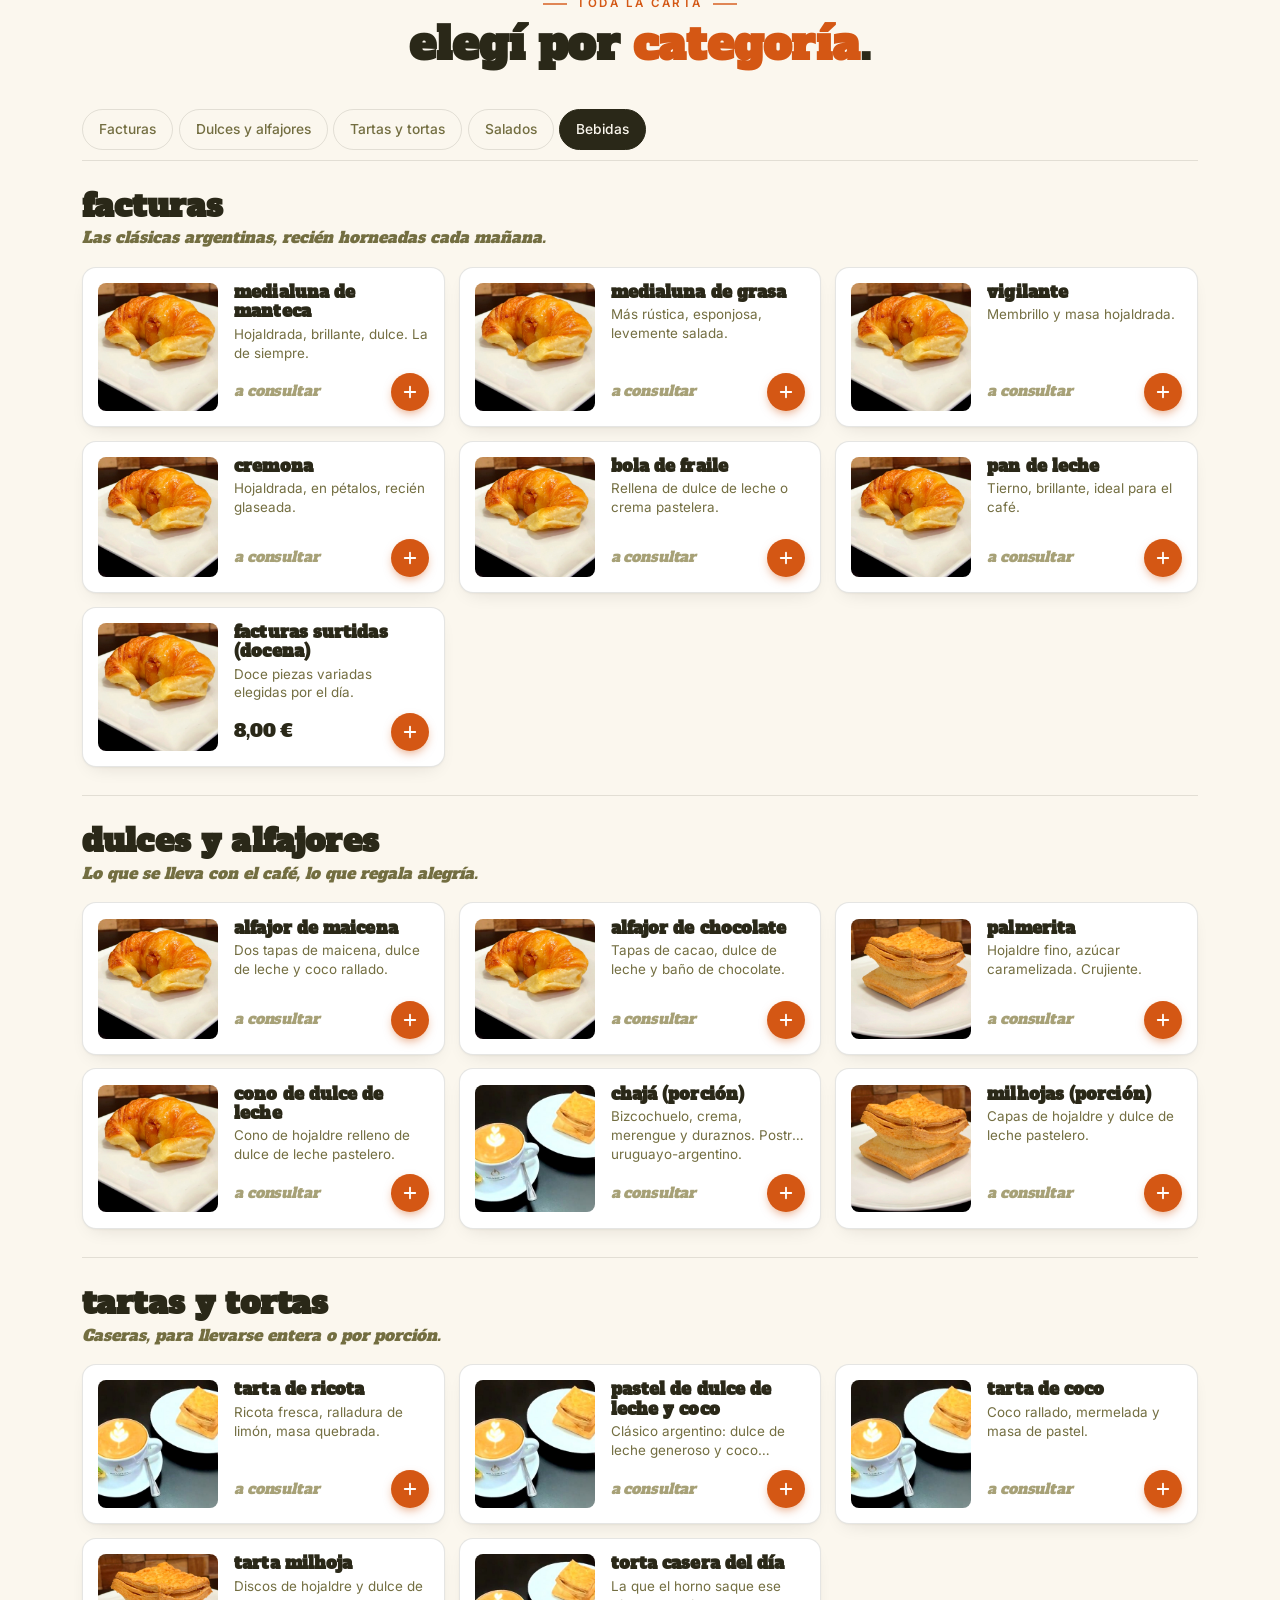
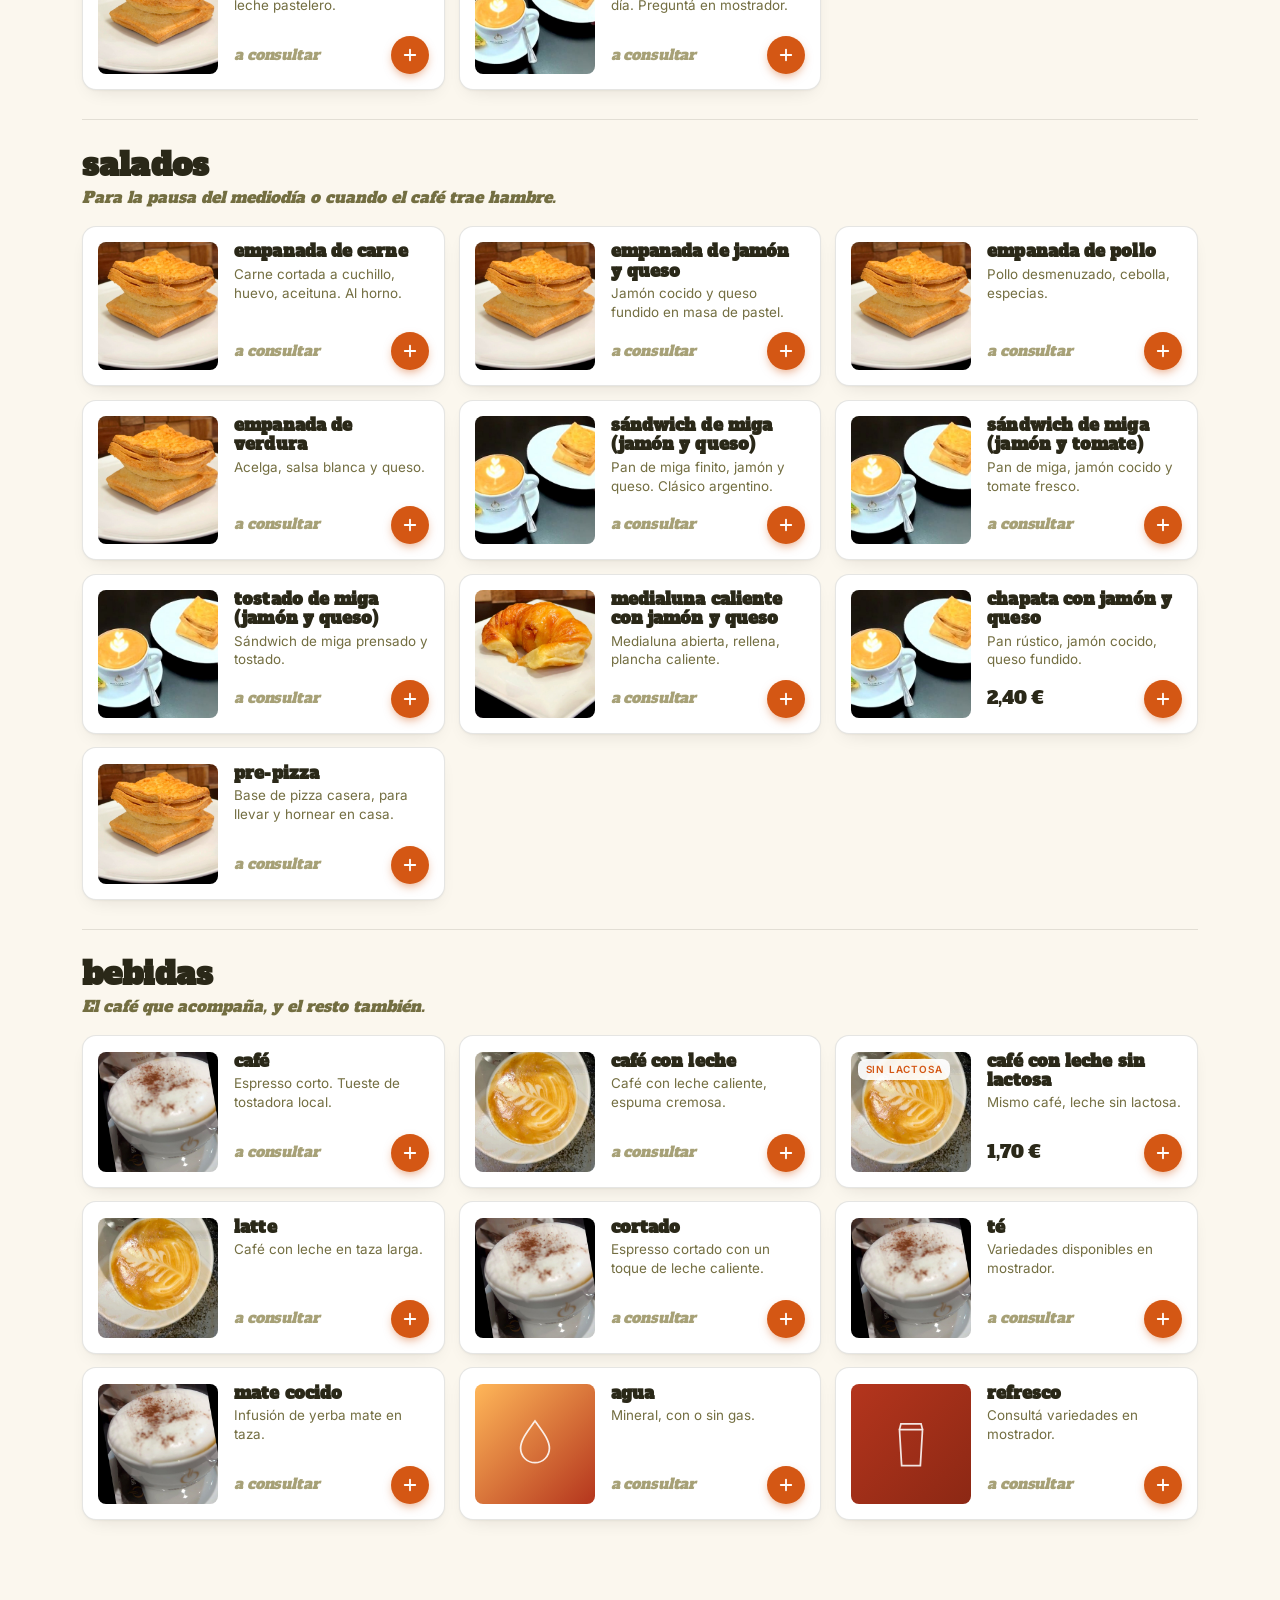
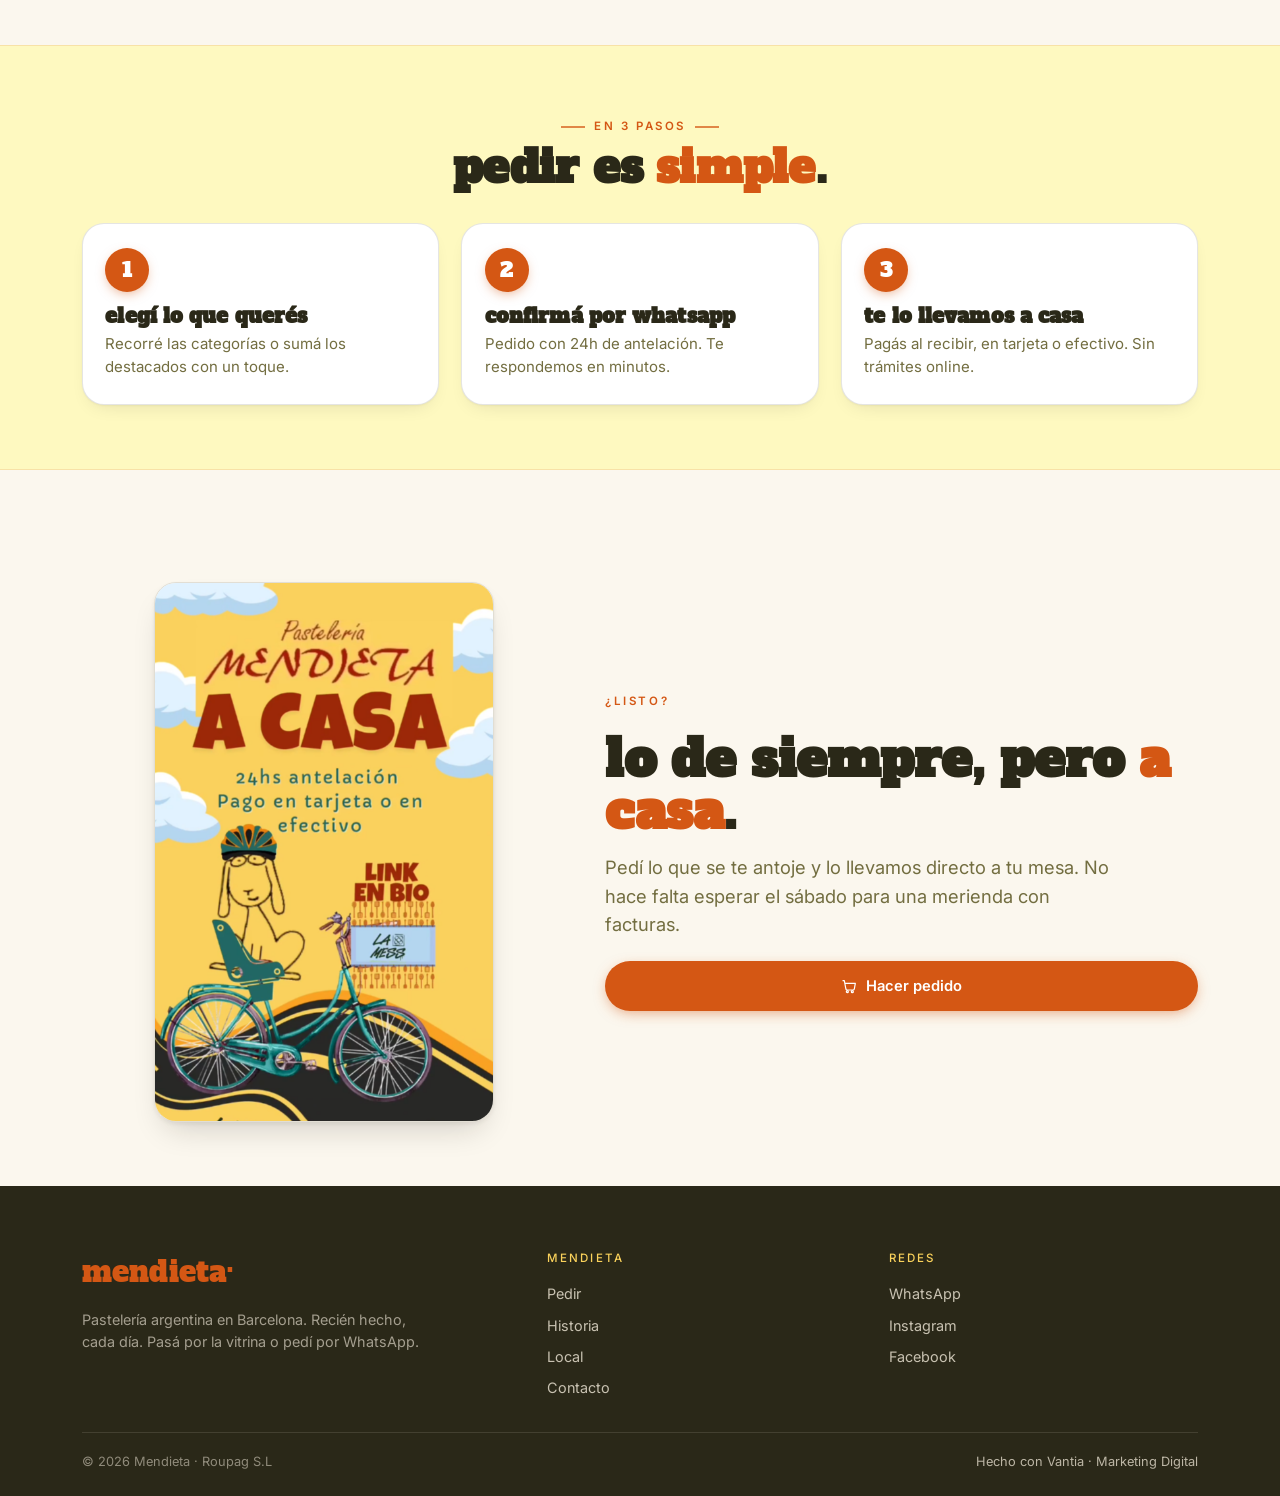
==== commit 094e8cf5: "Home: 'Lo mas buscado' + catalogo completo por categoria con fotos Cambios pedidos por el usuario:  " ====
--- a/index.html
+++ b/index.html
@@ -20,7 +20,7 @@
   <link rel="preconnect" href="https://fonts.gstatic.com" crossorigin />
   <link href="https://fonts.googleapis.com/css2?family=Alfa+Slab+One&family=Inter:wght@400;500;600;700&display=swap" rel="stylesheet" />
 
-  <link rel="stylesheet" href="assets/css/main.css?v=202605161342" />
+  <link rel="stylesheet" href="assets/css/main.css?v=202605161352" />
   <link rel="icon" type="image/png" href="assets/images/logo/mendieta-logo.png" />
 </head>
 
@@ -146,9 +146,9 @@
     <section class="featured" id="destacados">
       <div class="container">
         <header class="section-head">
-          <span class="section-head__eyebrow">Hoy en la vitrina</span>
-          <h2 class="section-head__title">Lo que sale del <em>horno</em>.</h2>
-          <p class="section-head__lead">Los favoritos de los mendieteros. Tocá <strong>+</strong> y van directo a tu pedido.</p>
+          <span class="section-head__eyebrow">Lo más buscado</span>
+          <h2 class="section-head__title">Los favoritos de los <em>mendieteros</em>.</h2>
+          <p class="section-head__lead">Tocá <strong>+</strong> y van directo a tu pedido.</p>
         </header>
 
         <div class="featured__grid">
@@ -229,59 +229,21 @@
       </div>
     </section>
 
-    <!-- ============================== GRILLA DE CATEGORÍAS ============================== -->
-    <section class="cat-grid-section" id="categorias">
+    <!-- ============================== CATÁLOGO COMPLETO POR CATEGORÍA ============================== -->
+    <section class="catalog-home" id="categorias">
       <div class="container">
         <header class="section-head section-head--center">
-          <span class="section-head__eyebrow">Explorá la carta</span>
-          <h2 class="section-head__title">5 categorías, todo a un toque.</h2>
+          <span class="section-head__eyebrow">Toda la carta</span>
+          <h2 class="section-head__title">Elegí por <em>categoría</em>.</h2>
         </header>
-        <div class="cat-grid">
-          <a class="cat-card cat-card--facturas" href="pages/pedido/facturas.html" data-reveal>
-            <span class="cat-card__icon" aria-hidden="true">
-              <svg viewBox="0 0 100 100" fill="none" stroke="currentColor" stroke-width="2.4"><circle cx="50" cy="50" r="32"/><path d="M30 50c0-12 9-22 20-22s20 10 20 22"/><path d="M38 50h24M42 60h16"/></svg>
-            </span>
-            <h3 class="cat-card__name">Facturas</h3>
-            <p class="cat-card__caption">Las clásicas, recién horneadas cada mañana.</p>
-            <span class="cat-card__cta">Ver <svg viewBox="0 0 24 24" fill="none" stroke="currentColor" stroke-width="2" stroke-linecap="round"><path d="M5 12h14M13 6l6 6-6 6"/></svg></span>
-          </a>
-
-          <a class="cat-card cat-card--dulces" href="pages/pedido/dulces.html" data-reveal>
-            <span class="cat-card__icon" aria-hidden="true">
-              <svg viewBox="0 0 100 100" fill="none" stroke="currentColor" stroke-width="2.4"><circle cx="50" cy="50" r="30"/><path d="M22 50h56"/></svg>
-            </span>
-            <h3 class="cat-card__name">Dulces y alfajores</h3>
-            <p class="cat-card__caption">Lo que se lleva con el café.</p>
-            <span class="cat-card__cta">Ver <svg viewBox="0 0 24 24" fill="none" stroke="currentColor" stroke-width="2" stroke-linecap="round"><path d="M5 12h14M13 6l6 6-6 6"/></svg></span>
-          </a>
-
-          <a class="cat-card cat-card--tartas" href="pages/pedido/tartas.html" data-reveal>
-            <span class="cat-card__icon" aria-hidden="true">
-              <svg viewBox="0 0 100 100" fill="none" stroke="currentColor" stroke-width="2.4"><ellipse cx="50" cy="68" rx="32" ry="10"/><path d="M18 68v-18a32 10 0 0 0 64 0V68"/><path d="M50 46v14"/></svg>
-            </span>
-            <h3 class="cat-card__name">Tartas y tortas</h3>
-            <p class="cat-card__caption">Caseras, por porción o enteras.</p>
-            <span class="cat-card__cta">Ver <svg viewBox="0 0 24 24" fill="none" stroke="currentColor" stroke-width="2" stroke-linecap="round"><path d="M5 12h14M13 6l6 6-6 6"/></svg></span>
-          </a>
-
-          <a class="cat-card cat-card--salados" href="pages/pedido/salados.html" data-reveal>
-            <span class="cat-card__icon" aria-hidden="true">
-              <svg viewBox="0 0 100 100" fill="none" stroke="currentColor" stroke-width="2.4"><path d="M18 56c0-14 14-26 32-26s32 12 32 26v6H18z"/><path d="M28 60c2-3 4-3 6 0s4 3 6 0s4-3 6 0s4 3 6 0s4-3 6 0s4 3 6 0"/></svg>
-            </span>
-            <h3 class="cat-card__name">Salados</h3>
-            <p class="cat-card__caption">Para la pausa del mediodía.</p>
-            <span class="cat-card__cta">Ver <svg viewBox="0 0 24 24" fill="none" stroke="currentColor" stroke-width="2" stroke-linecap="round"><path d="M5 12h14M13 6l6 6-6 6"/></svg></span>
-          </a>
-
-          <a class="cat-card cat-card--bebidas" href="pages/pedido/bebidas.html" data-reveal>
-            <span class="cat-card__icon" aria-hidden="true">
-              <svg viewBox="0 0 100 100" fill="none" stroke="currentColor" stroke-width="2.4"><path d="M24 38h44v22c0 10-10 18-22 18s-22-8-22-18z"/><path d="M68 44h6c4 0 8 4 8 8s-4 8-8 8h-6"/><path d="M40 26c-2 3-2 6 0 9M52 26c-2 3-2 6 0 9"/></svg>
-            </span>
-            <h3 class="cat-card__name">Bebidas</h3>
-            <p class="cat-card__caption">El café que acompaña, y el resto también.</p>
-            <span class="cat-card__cta">Ver <svg viewBox="0 0 24 24" fill="none" stroke="currentColor" stroke-width="2" stroke-linecap="round"><path d="M5 12h14M13 6l6 6-6 6"/></svg></span>
-          </a>
-        </div>
+
+        <!-- Tabs sticky de categorías (las renderiza menu.js) -->
+        <div class="tabs tabs--catalog">
+          <div class="tabs__inner" id="menuTabs" role="tablist" aria-label="Categorías"></div>
+        </div>
+
+        <!-- Catálogo completo (lo renderiza menu.js leyendo menu-data.js) -->
+        <div id="menuRoot"></div>
       </div>
     </section>
 
@@ -407,6 +369,7 @@
   </aside>
 
   <script src="assets/js/menu-data.js" defer></script>
+  <script src="assets/js/menu.js" defer></script>
   <script src="assets/js/cart.js" defer></script>
   <script src="assets/js/main.js" defer></script>
 </body>
--- a/assets/css/main.css
+++ b/assets/css/main.css
@@ -774,6 +774,15 @@
   border-color: var(--color-ink);
 }
 
+/* ========================== CATALOGO COMPLETO EN HOME ==========================
+   Reusa los estilos del catalogo de las paginas de categoria (.cat, .product,
+   .tabs) pero con margenes mas separados para que se diferencie del bloque
+   de destacados y del de como funciona. */
+.catalog-home {
+  padding: clamp(2rem, 4vw, 3rem) 0 clamp(2rem, 4vw, 3rem);
+}
+.tabs--catalog { margin-top: clamp(1rem, 2vw, 1.5rem); }
+
 /* ========================== CABECERA DE CATEGORÍA ========================== */
 .cat-page-head {
   padding: clamp(1.4rem, 3.5vw, 2.5rem) 0 clamp(1rem, 2.5vw, 1.6rem);
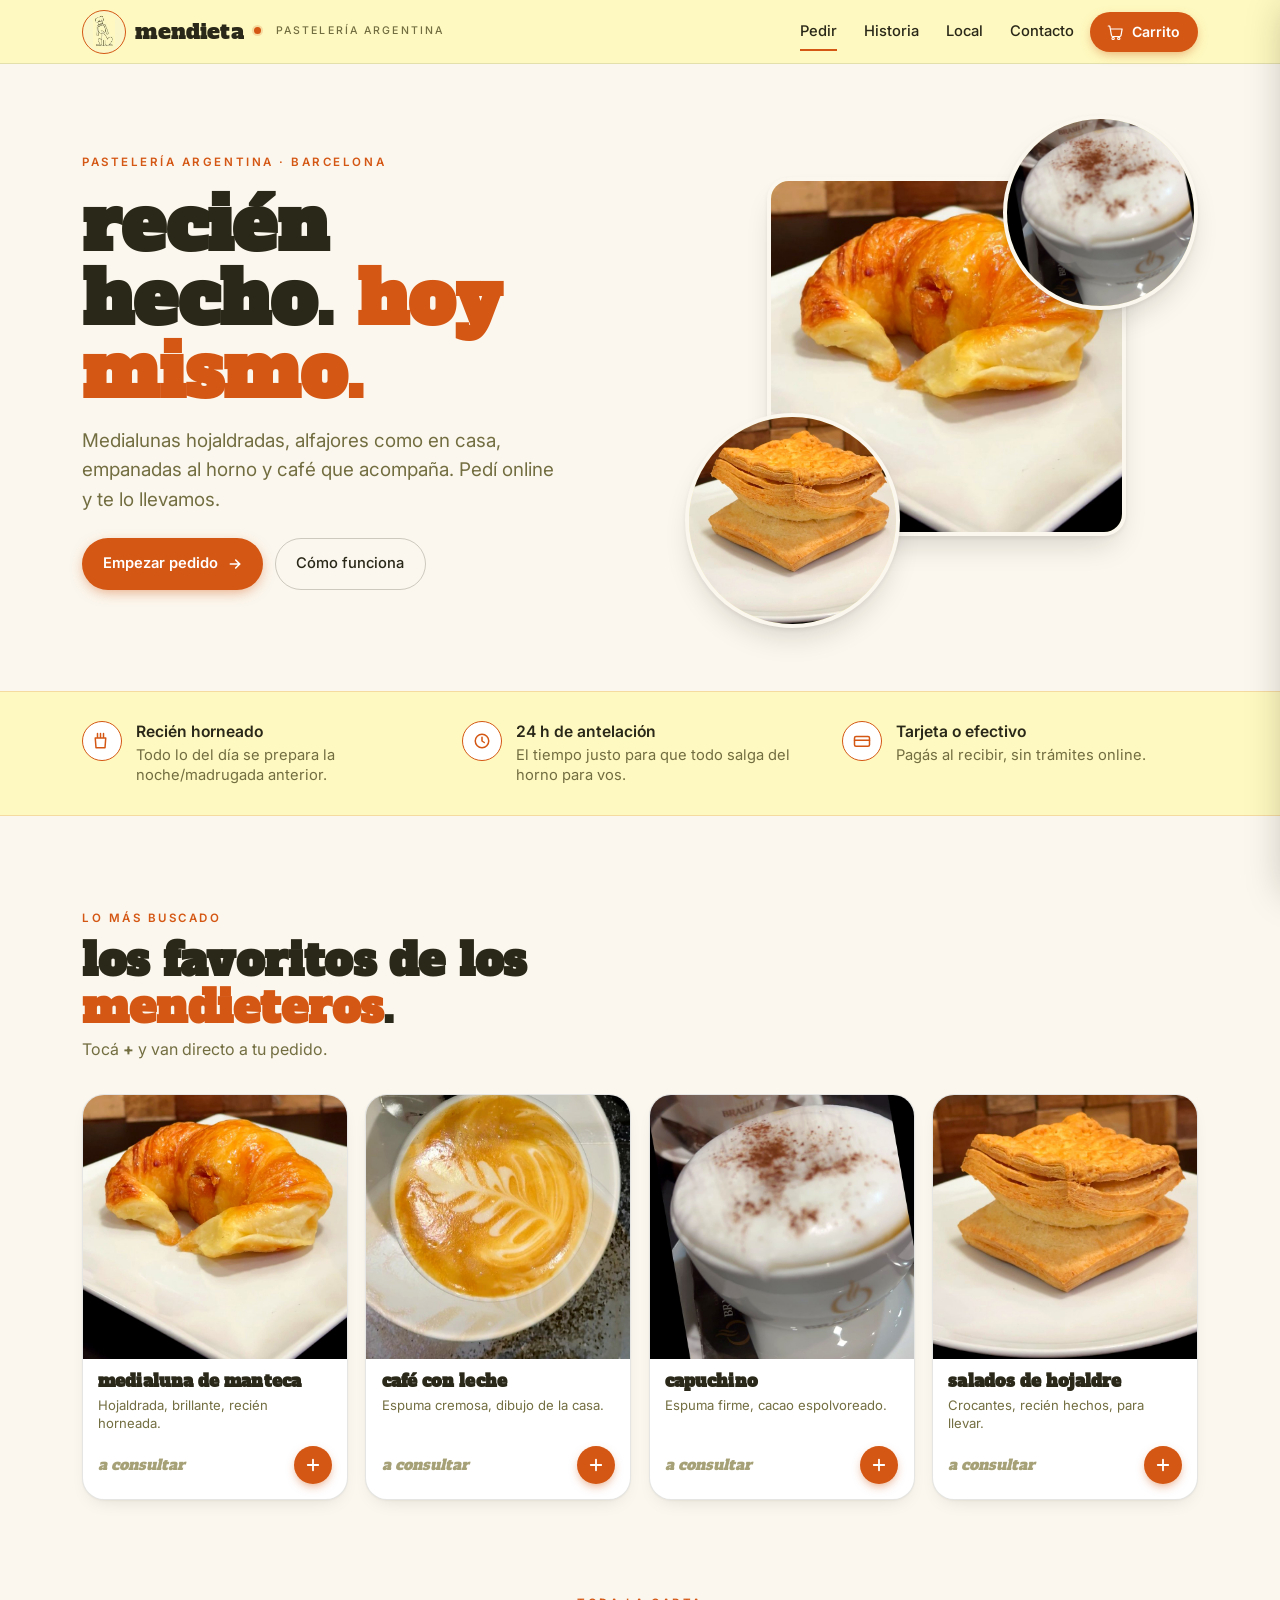
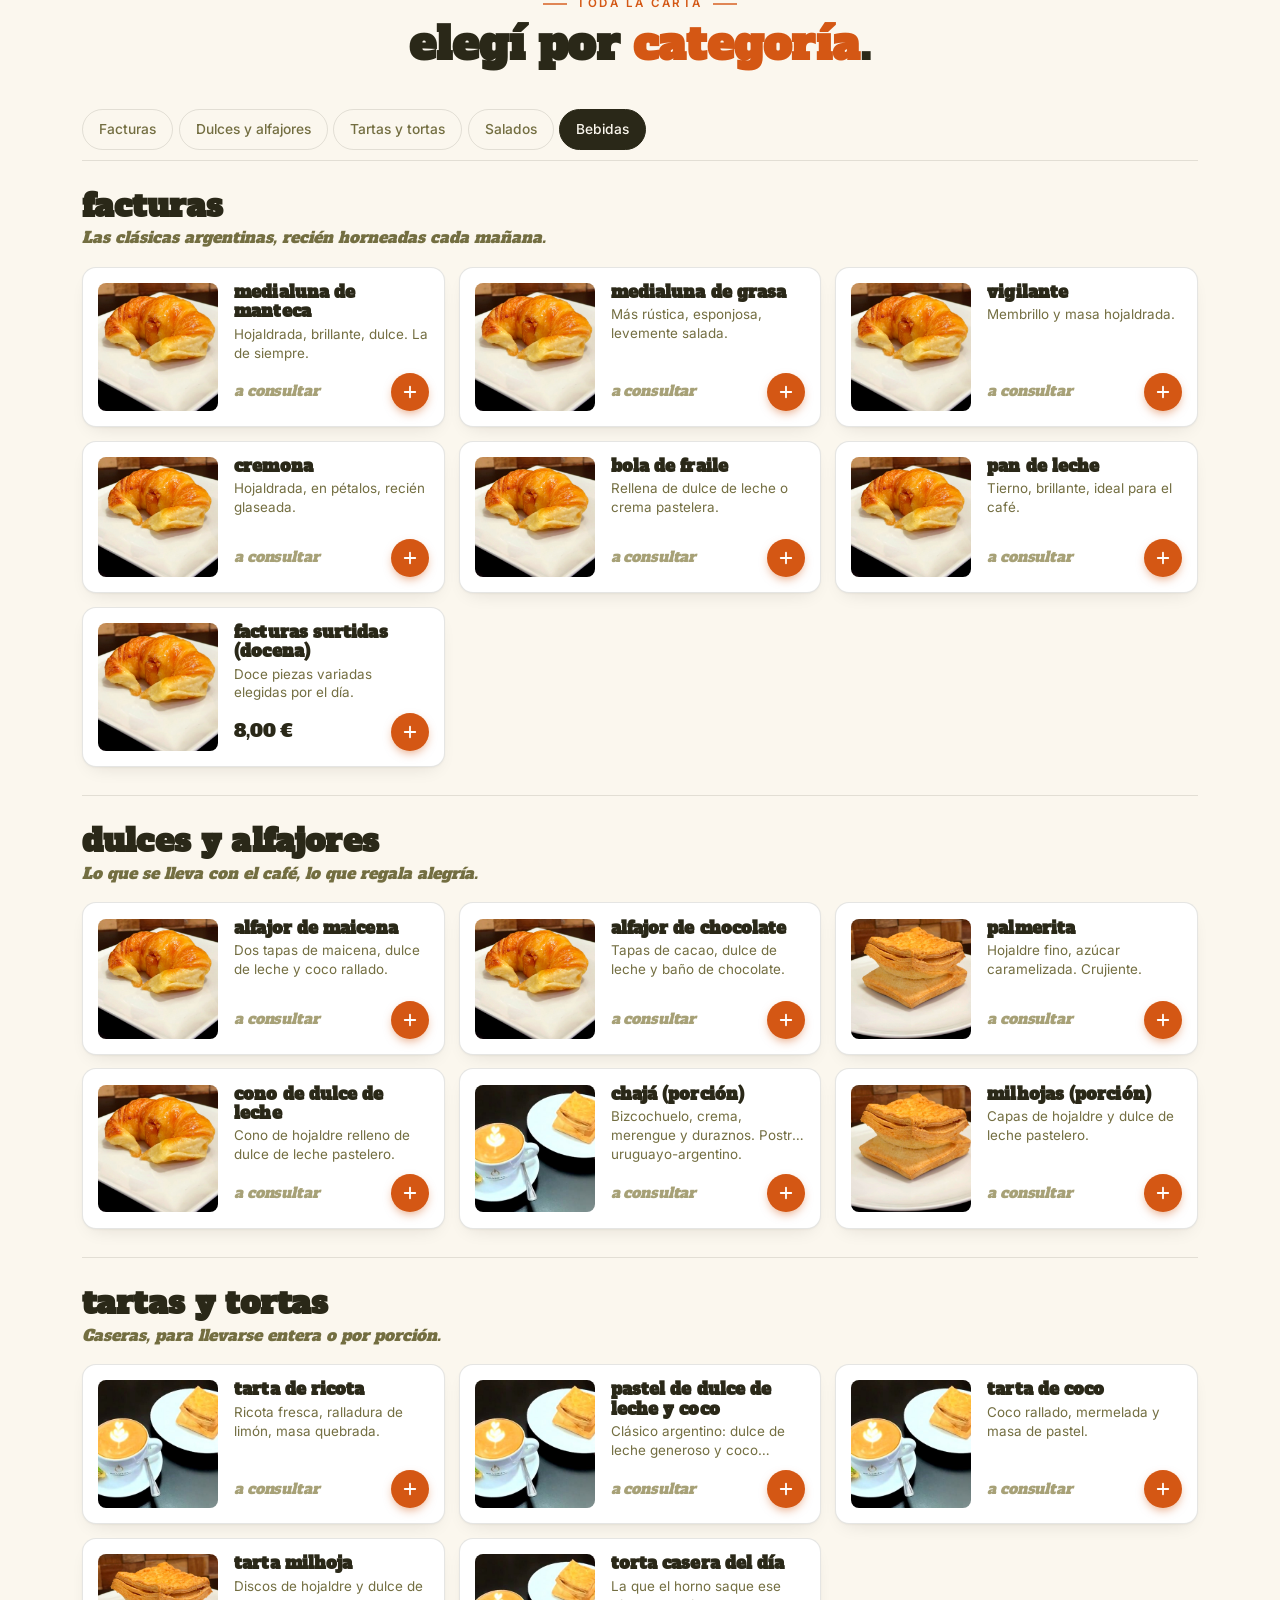
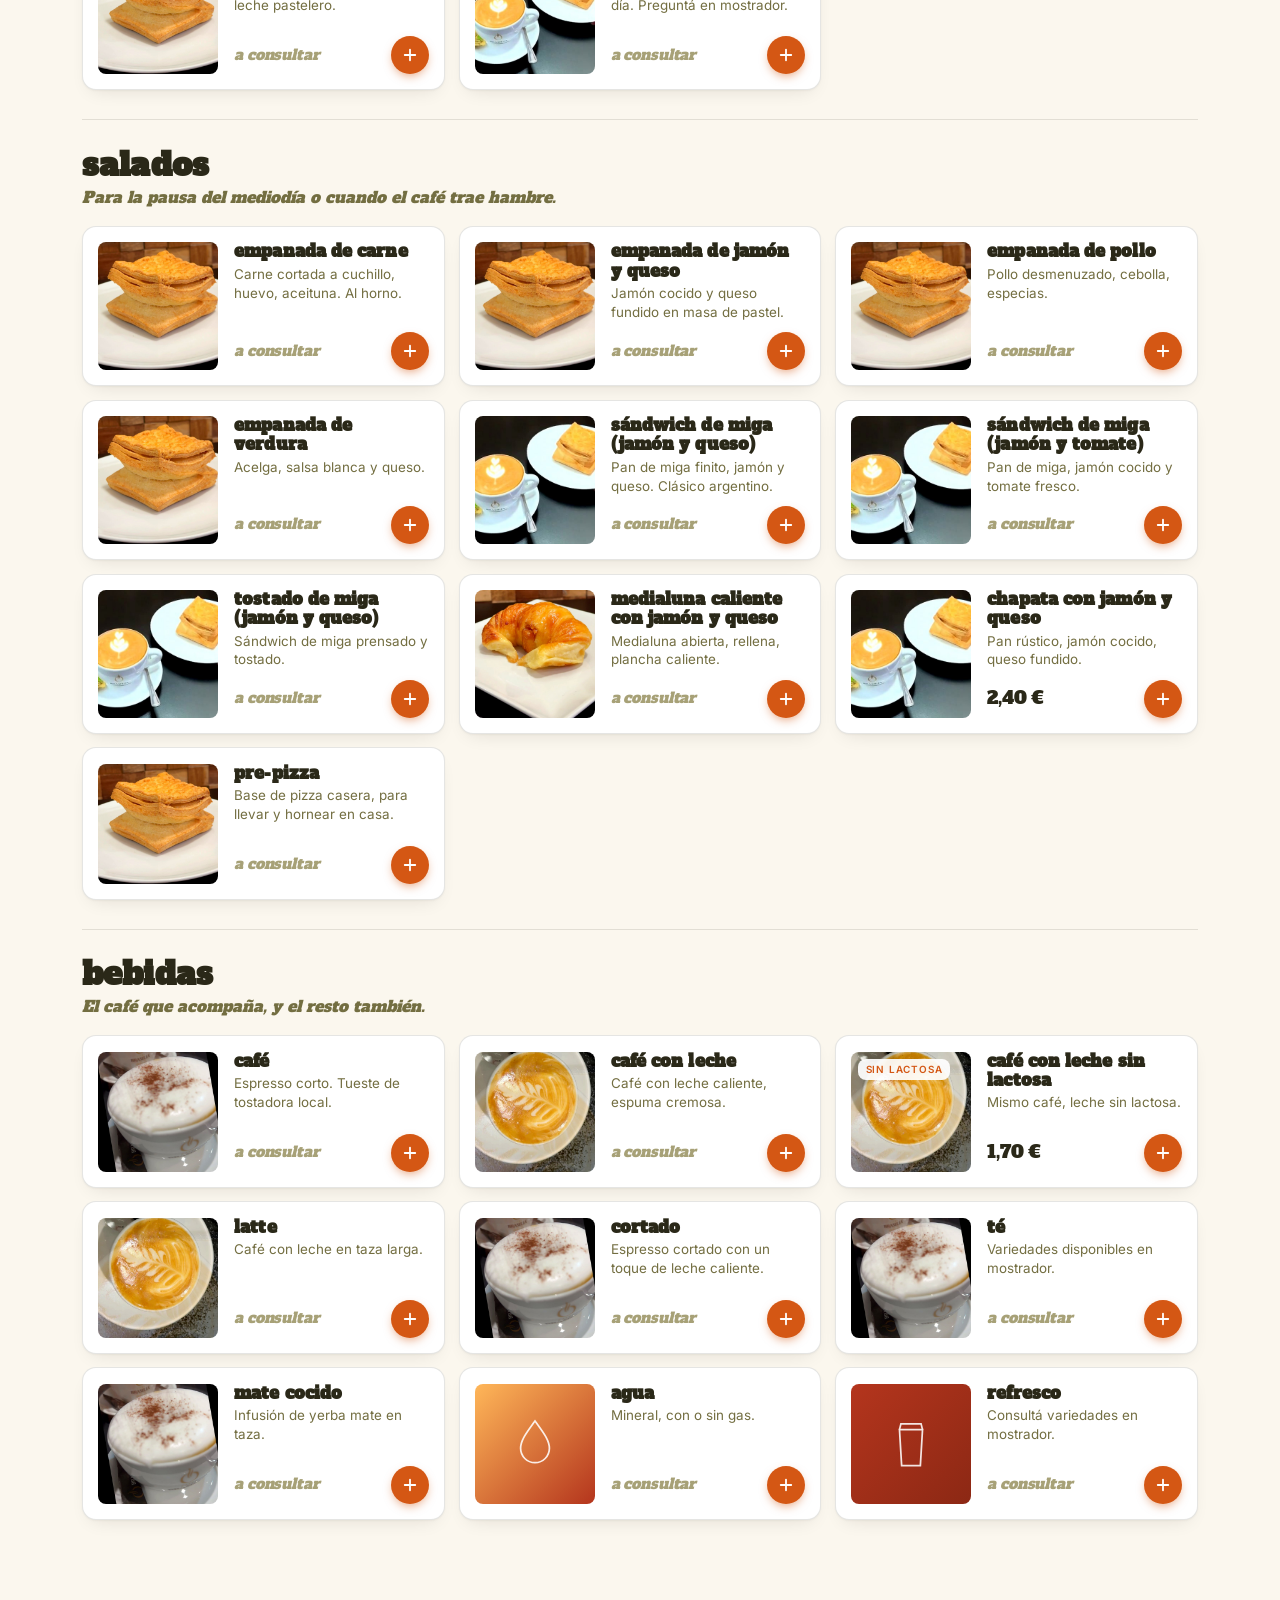
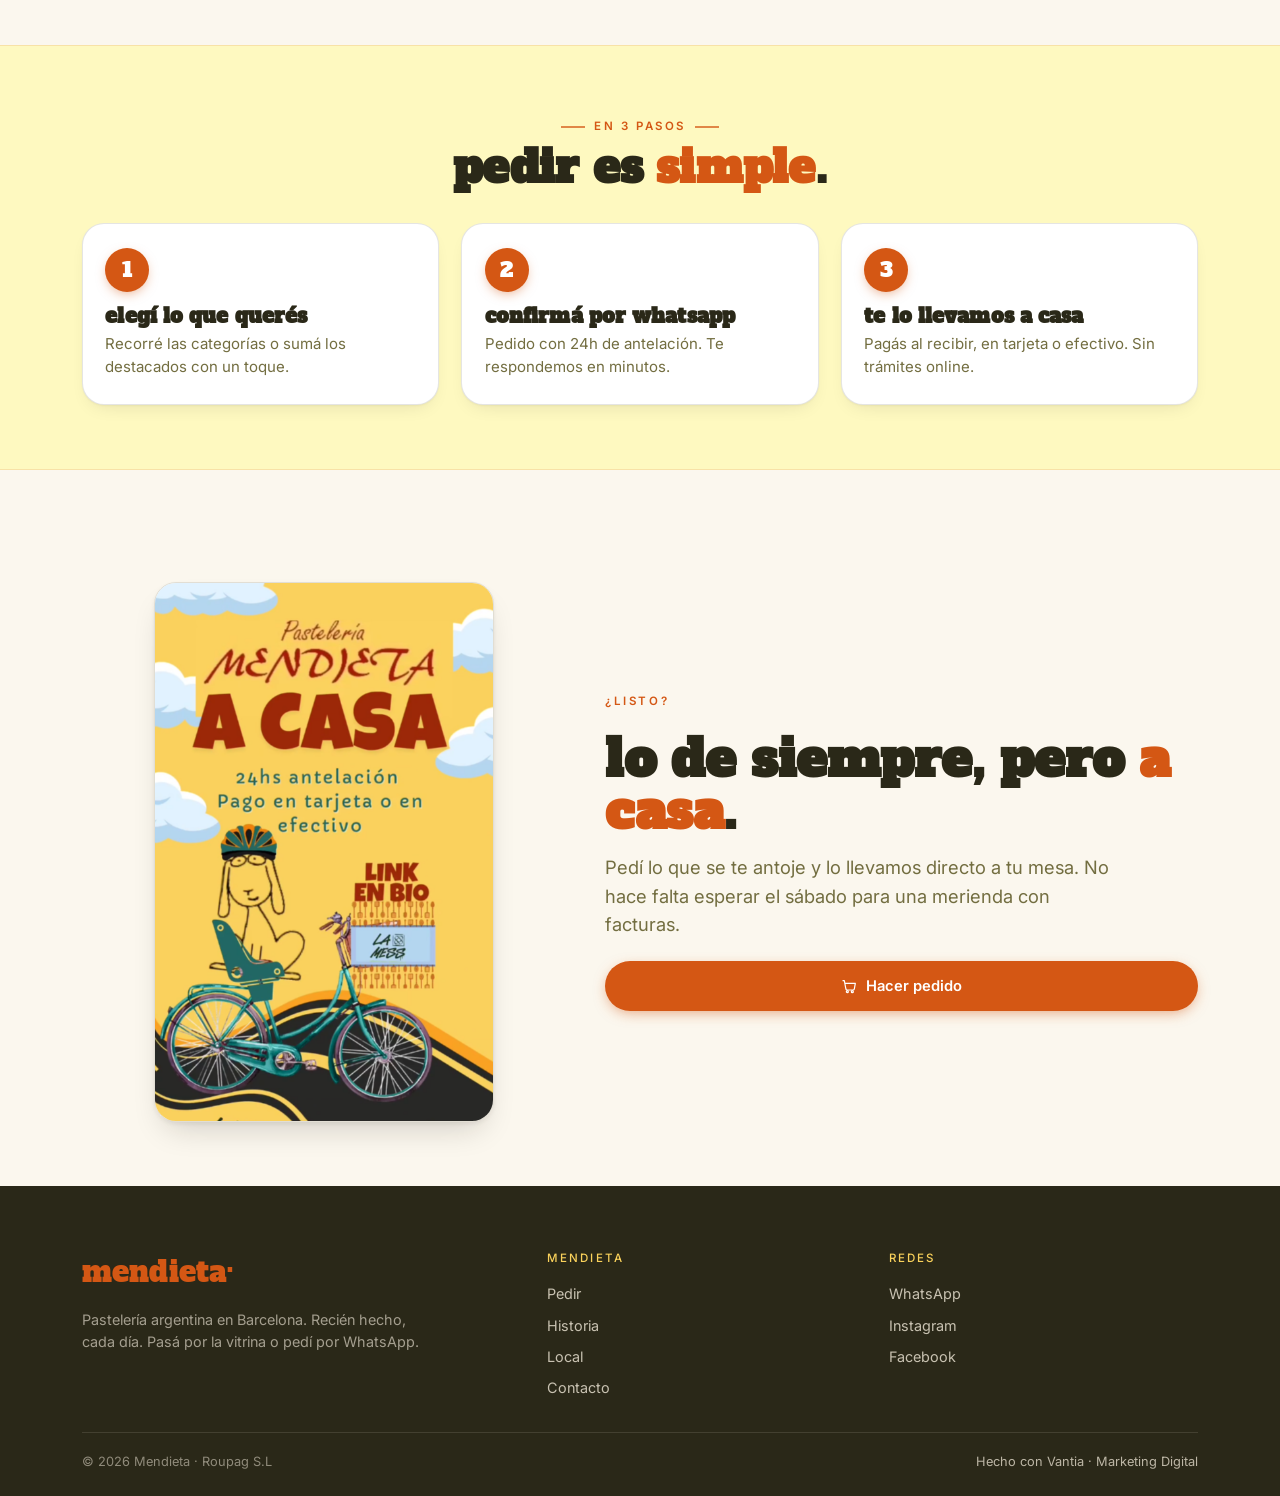
==== commit 92c7e4f4: "Contacto: look corporate profesional distinto a la zona pedido El usuario pidio que la pagina de con" ====
--- a/index.html
+++ b/index.html
@@ -20,7 +20,7 @@
   <link rel="preconnect" href="https://fonts.gstatic.com" crossorigin />
   <link href="https://fonts.googleapis.com/css2?family=Alfa+Slab+One&family=Inter:wght@400;500;600;700&display=swap" rel="stylesheet" />
 
-  <link rel="stylesheet" href="assets/css/main.css?v=202605161352" />
+  <link rel="stylesheet" href="assets/css/main.css?v=202605161355" />
   <link rel="icon" type="image/png" href="assets/images/logo/mendieta-logo.png" />
 </head>
 
--- a/assets/css/main.css
+++ b/assets/css/main.css
@@ -1425,47 +1425,84 @@
 .cta-row { display: flex; flex-wrap: wrap; gap: 0.6rem; }
 .cta-row .btn { width: auto; }
 
-/* Contact */
+/* Contact — tono "papel corporativo" diferente al de pedido */
+body.page-contacto { background: #F5F2EA; }
+body.page-contacto .site-header { background: #FFFFFF; }
+body.page-contacto .mobile-nav { background: #FFFFFF; }
+
 .contact-grid {
   display: grid;
   gap: 1rem;
 }
 @media (min-width: 720px) { .contact-grid { grid-template-columns: repeat(2, 1fr); } }
+/* Contact cards — look corporate-pro:
+   - Fondo BLANCO PURO (no crema; se separa visualmente de la zona pedido)
+   - Sin sombra base, borde fino + barra inferior fina en color de marca
+   - Hover: sombra cargada y subida sutil
+   - Iconografía gris muy clara con icono en color de marca */
 .contact-card {
-  background: var(--color-bg-cream);
-  border: 1px solid color-mix(in srgb, var(--color-brand) 18%, transparent);
+  position: relative;
+  background: #FFFFFF;
+  border: 1px solid var(--color-line);
   border-radius: var(--r-md);
-  padding: 1.4rem;
+  padding: 1.6rem 1.4rem 1.7rem;
   display: flex;
   flex-direction: column;
-  gap: 0.5rem;
-  transition: transform 0.3s var(--ease), border-color 0.3s var(--ease-soft), box-shadow 0.3s var(--ease-soft);
-  box-shadow: var(--shadow-1);
+  gap: 0.55rem;
+  transition: transform 0.35s var(--ease), border-color 0.3s var(--ease-soft), box-shadow 0.35s var(--ease-soft);
+  overflow: hidden;
+  isolation: isolate;
+}
+.contact-card::after {
+  content: '';
+  position: absolute;
+  left: 0; right: 0; bottom: 0;
+  height: 3px;
+  background: var(--color-brand);
+  transform: scaleX(0);
+  transform-origin: left;
+  transition: transform 0.45s var(--ease);
 }
 .contact-card:hover {
-  transform: translateY(-3px);
+  transform: translateY(-4px);
   box-shadow: var(--shadow-2);
   border-color: var(--color-line-strong);
 }
+.contact-card:hover::after { transform: scaleX(1); }
+
 .contact-card__icon {
-  width: 42px; height: 42px;
-  border-radius: 50%;
-  background: #FFFFFF;
-  border: 1.5px solid var(--color-brand);
+  width: 44px; height: 44px;
+  border-radius: 10px;
+  background: #F5F2EA;                /* gris cálido muy claro, no crema */
+  border: none;
   display: inline-grid;
   place-items: center;
   color: var(--color-brand);
-  margin-bottom: 0.3rem;
-}
-.contact-card__icon svg { width: 18px; height: 18px; }
+  margin-bottom: 0.4rem;
+}
+.contact-card__icon svg { width: 20px; height: 20px; }
 .contact-card h3 {
   font-family: var(--font-display);
-  font-size: 1.3rem;
-  margin: 0;
-  color: var(--color-ink);
-}
-.contact-card p { margin: 0; color: var(--color-ink-soft); font-size: 0.94rem; }
-.contact-card .btn { margin-top: auto; width: auto; align-self: flex-start; }
+  font-size: 1.25rem;
+  margin: 0;
+  color: var(--color-ink);
+  letter-spacing: 0.005em;
+  text-transform: lowercase;
+}
+.contact-card p {
+  margin: 0;
+  color: var(--color-ink-soft);
+  font-size: 0.92rem;
+  line-height: 1.5;
+}
+.contact-card .btn {
+  margin-top: auto;
+  width: auto;
+  align-self: flex-start;
+  font-size: 0.85rem;
+  padding: 0.6rem 1rem;
+  height: auto;
+}
 
 /* History */
 .story-image {
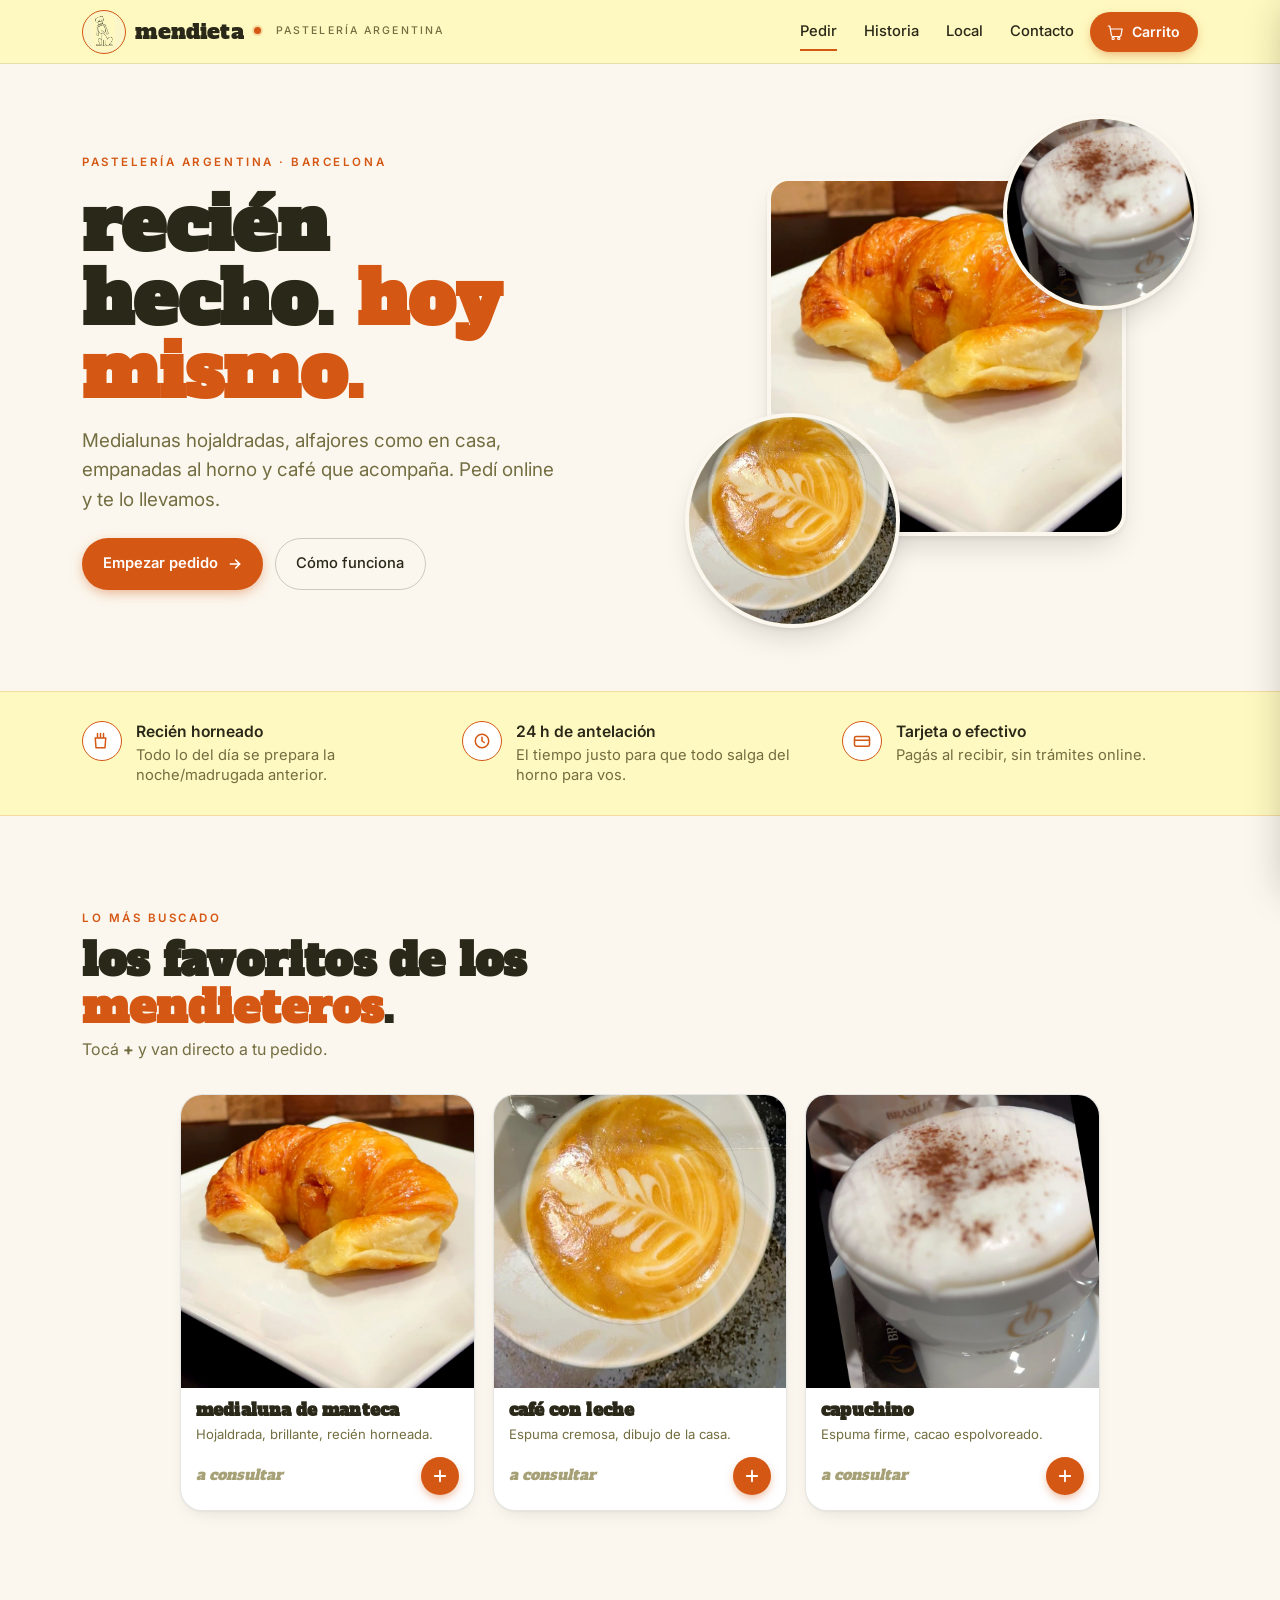
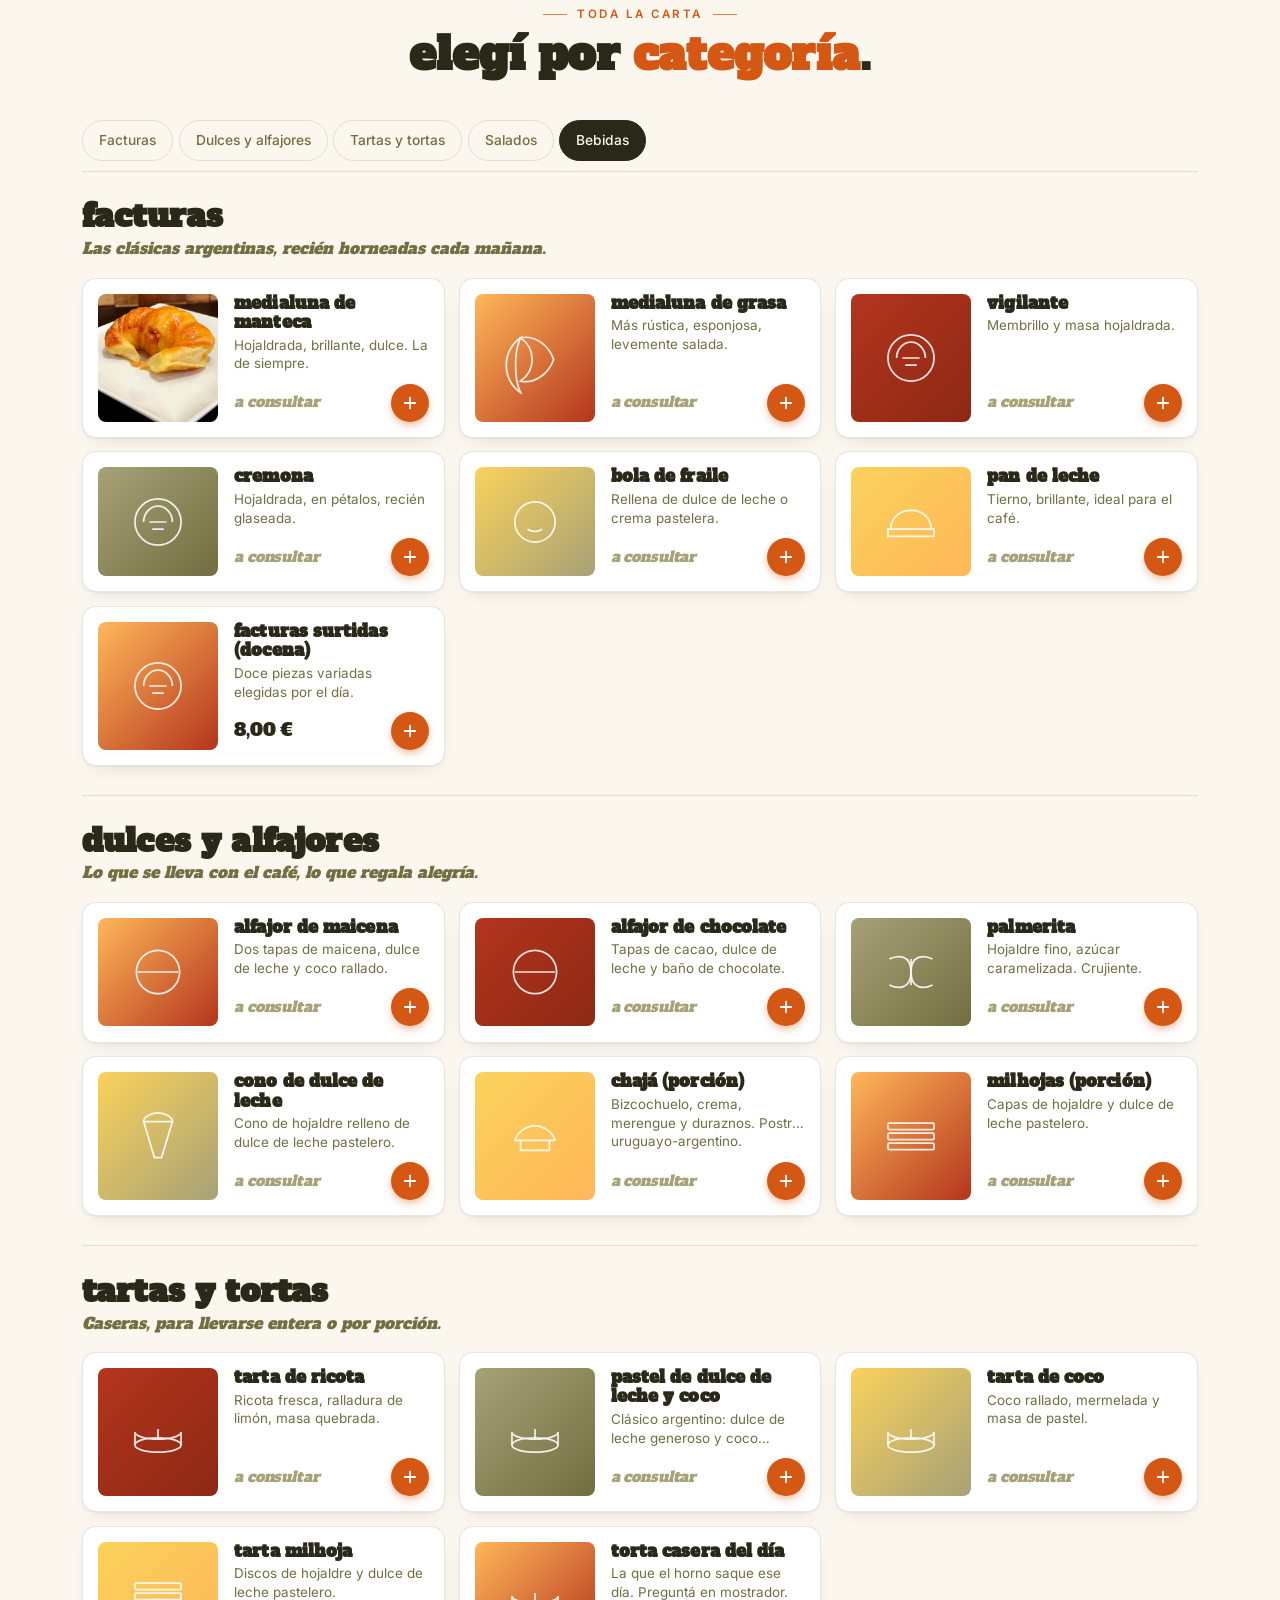
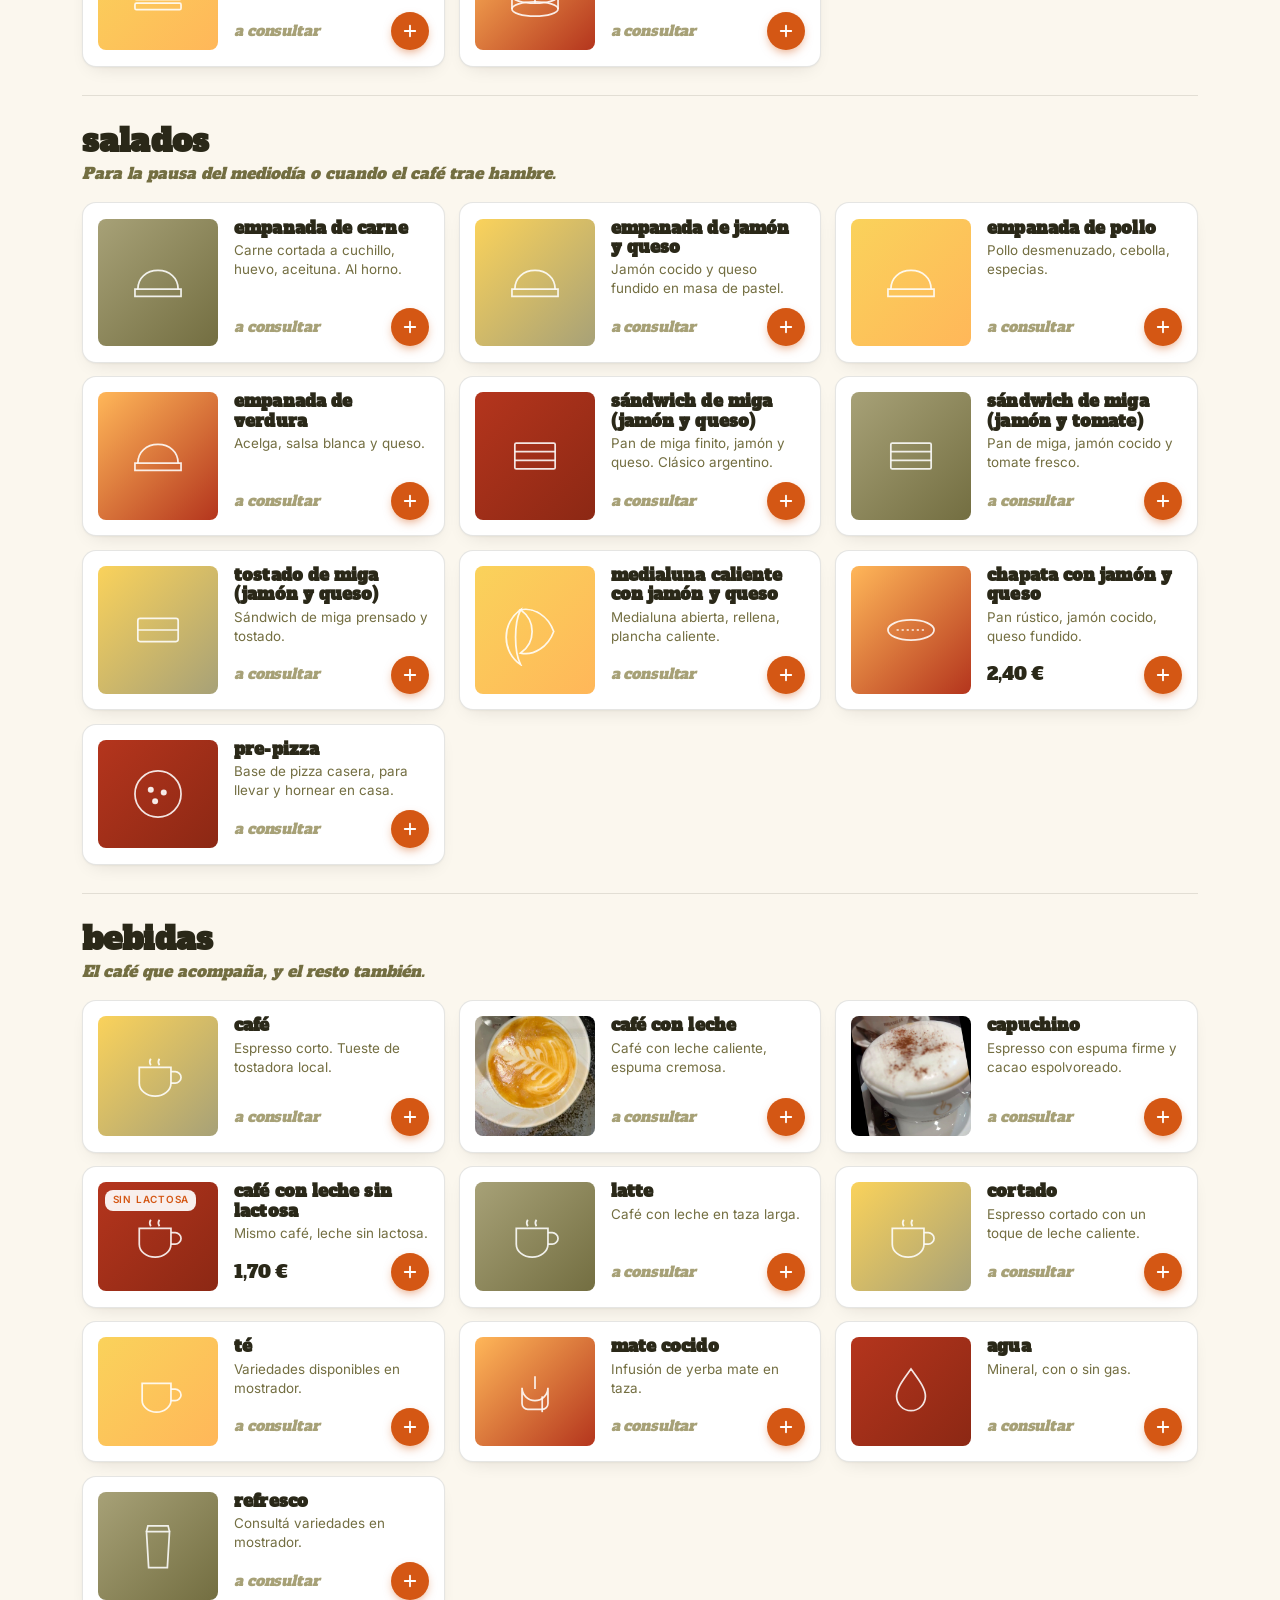
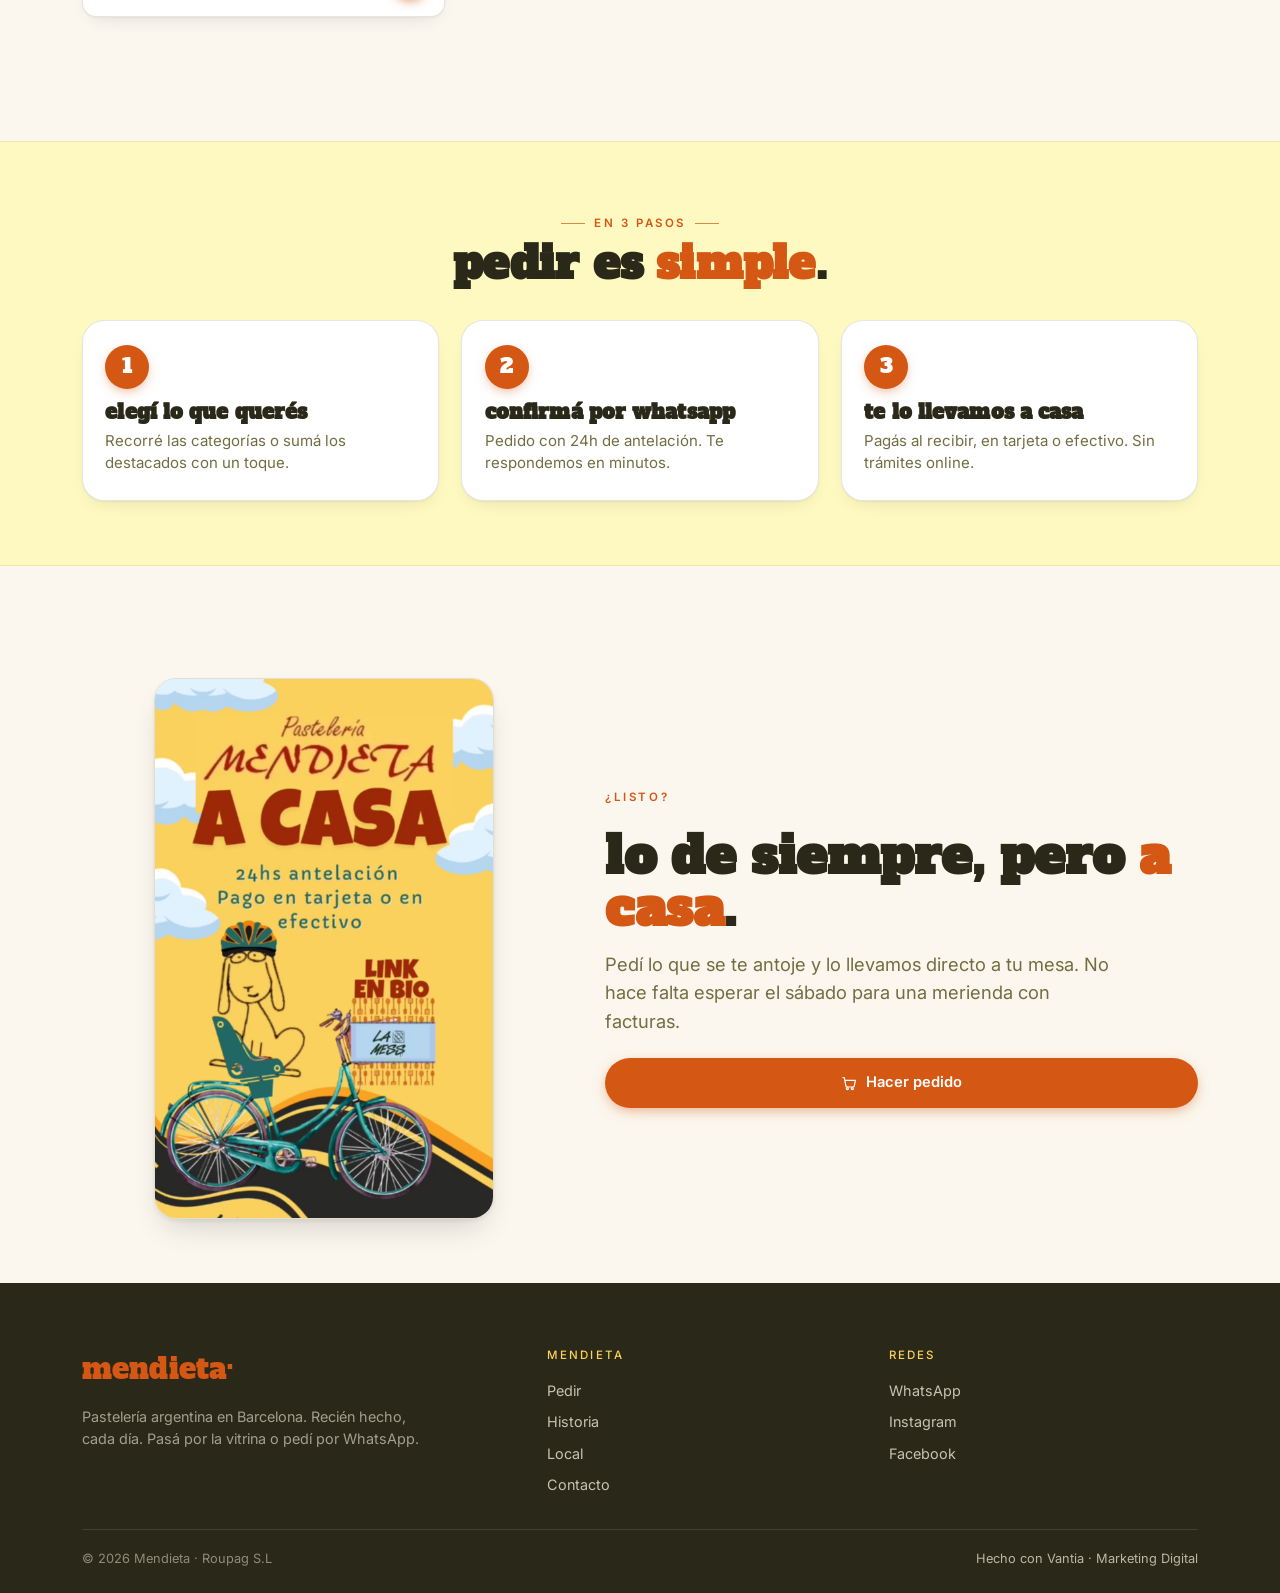
==== commit 7b4a0b8e: "Fotos solo donde representan al producto real (no reciclar fotos genericas) El usuario corrigio: 'id" ====
--- a/index.html
+++ b/index.html
@@ -20,7 +20,7 @@
   <link rel="preconnect" href="https://fonts.gstatic.com" crossorigin />
   <link href="https://fonts.googleapis.com/css2?family=Alfa+Slab+One&family=Inter:wght@400;500;600;700&display=swap" rel="stylesheet" />
 
-  <link rel="stylesheet" href="assets/css/main.css?v=202605161355" />
+  <link rel="stylesheet" href="assets/css/main.css?v=202605161400" />
   <link rel="icon" type="image/png" href="assets/images/logo/mendieta-logo.png" />
 </head>
 
@@ -103,7 +103,7 @@
             <img src="assets/images/photos/prod-capuchino-md.jpg" alt="" loading="eager" decoding="async" />
           </figure>
           <figure class="hero__photo hero__photo--bot">
-            <img src="assets/images/photos/prod-salados-md.jpg" alt="" loading="lazy" decoding="async" />
+            <img src="assets/images/photos/prod-cafe-latte-md.jpg" alt="" loading="lazy" decoding="async" />
           </figure>
         </div>
       </div>
@@ -151,9 +151,8 @@
           <p class="section-head__lead">Tocá <strong>+</strong> y van directo a tu pedido.</p>
         </header>
 
-        <div class="featured__grid">
-          <!-- Estos featured cards los renderiza JS leyendo de menu-data.js
-               (solo productos con campo `featured: true` o los marcados como hero) -->
+        <div class="featured__grid featured__grid--3">
+          <!-- Solo productos con FOTO REAL identificada. No fotos genéricas. -->
           <article class="featured-card" data-product="medialuna-manteca">
             <div class="featured-card__photo">
               <img src="assets/images/photos/prod-medialuna-md.jpg" alt="Medialuna de manteca" loading="lazy" decoding="async" />
@@ -190,7 +189,7 @@
             </div>
           </article>
 
-          <article class="featured-card" data-product="cortado">
+          <article class="featured-card" data-product="capuchino">
             <div class="featured-card__photo">
               <img src="assets/images/photos/prod-capuchino-md.jpg" alt="Capuchino con cacao" loading="lazy" decoding="async" />
             </div>
@@ -199,26 +198,8 @@
               <p class="featured-card__desc">Espuma firme, cacao espolvoreado.</p>
               <div class="featured-card__foot">
                 <span class="featured-card__price">a consultar</span>
-                <div class="product__add-slot" data-slot="cortado">
-                  <button class="product__add" data-add="cortado" aria-label="Agregar Capuchino">
-                    <svg viewBox="0 0 24 24" fill="none" stroke="currentColor" stroke-width="2.4" stroke-linecap="round"><line x1="12" y1="5" x2="12" y2="19"/><line x1="5" y1="12" x2="19" y2="12"/></svg>
-                  </button>
-                </div>
-              </div>
-            </div>
-          </article>
-
-          <article class="featured-card" data-product="prepizza">
-            <div class="featured-card__photo">
-              <img src="assets/images/photos/prod-salados-md.jpg" alt="Salados de hojaldre" loading="lazy" decoding="async" />
-            </div>
-            <div class="featured-card__body">
-              <h3 class="featured-card__name">Salados de hojaldre</h3>
-              <p class="featured-card__desc">Crocantes, recién hechos, para llevar.</p>
-              <div class="featured-card__foot">
-                <span class="featured-card__price">a consultar</span>
-                <div class="product__add-slot" data-slot="prepizza">
-                  <button class="product__add" data-add="prepizza" aria-label="Agregar Salados de hojaldre">
+                <div class="product__add-slot" data-slot="capuchino">
+                  <button class="product__add" data-add="capuchino" aria-label="Agregar Capuchino">
                     <svg viewBox="0 0 24 24" fill="none" stroke="currentColor" stroke-width="2.4" stroke-linecap="round"><line x1="12" y1="5" x2="12" y2="19"/><line x1="5" y1="12" x2="19" y2="12"/></svg>
                   </button>
                 </div>
--- a/assets/css/main.css
+++ b/assets/css/main.css
@@ -534,6 +534,15 @@
 }
 @media (min-width: 720px) { .featured__grid { grid-template-columns: repeat(3, 1fr); gap: 1.1rem; } }
 @media (min-width: 1080px) { .featured__grid { grid-template-columns: repeat(4, 1fr); } }
+
+/* Variante con 3 destacados: nunca pasa de 3 columnas en desktop y se centra */
+.featured__grid--3 {
+  max-width: 920px;
+  margin-inline: auto;
+}
+@media (min-width: 1080px) {
+  .featured__grid--3 { grid-template-columns: repeat(3, 1fr); }
+}
 
 .featured-card {
   background: var(--color-card);
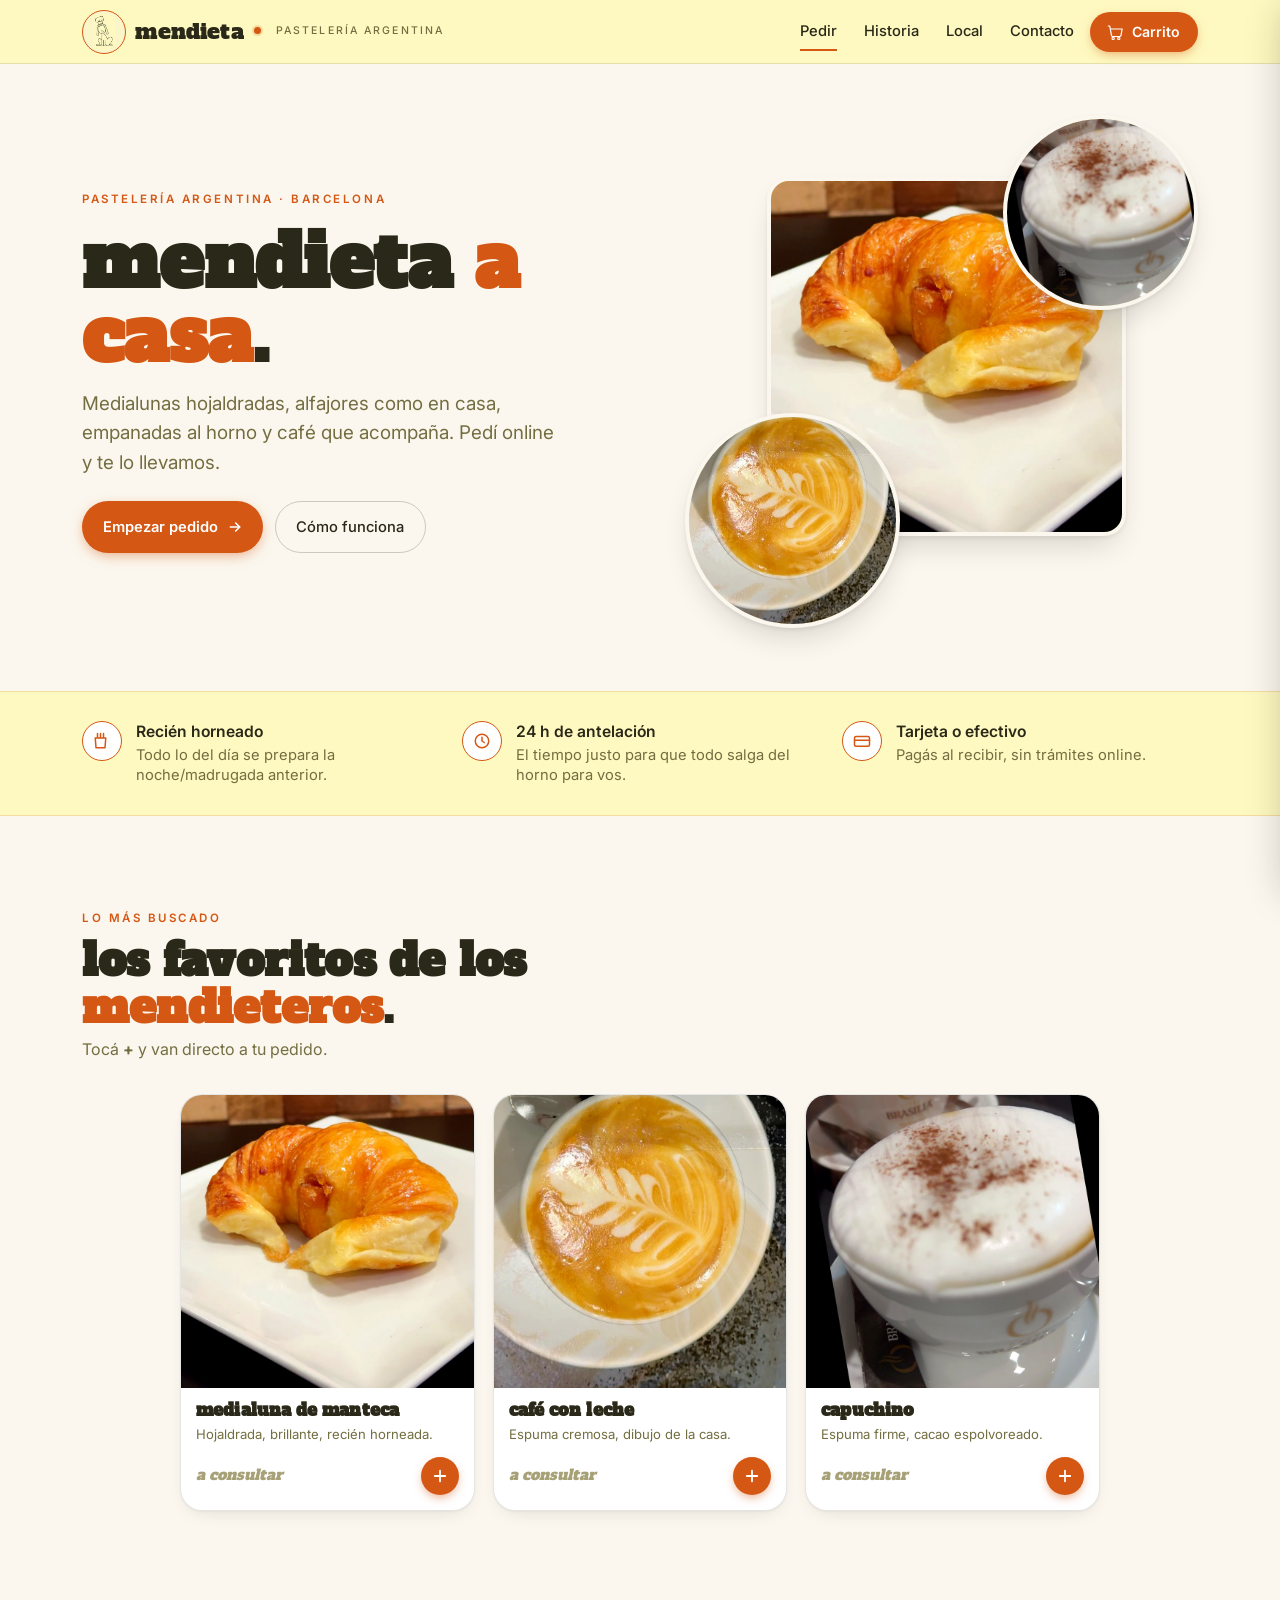
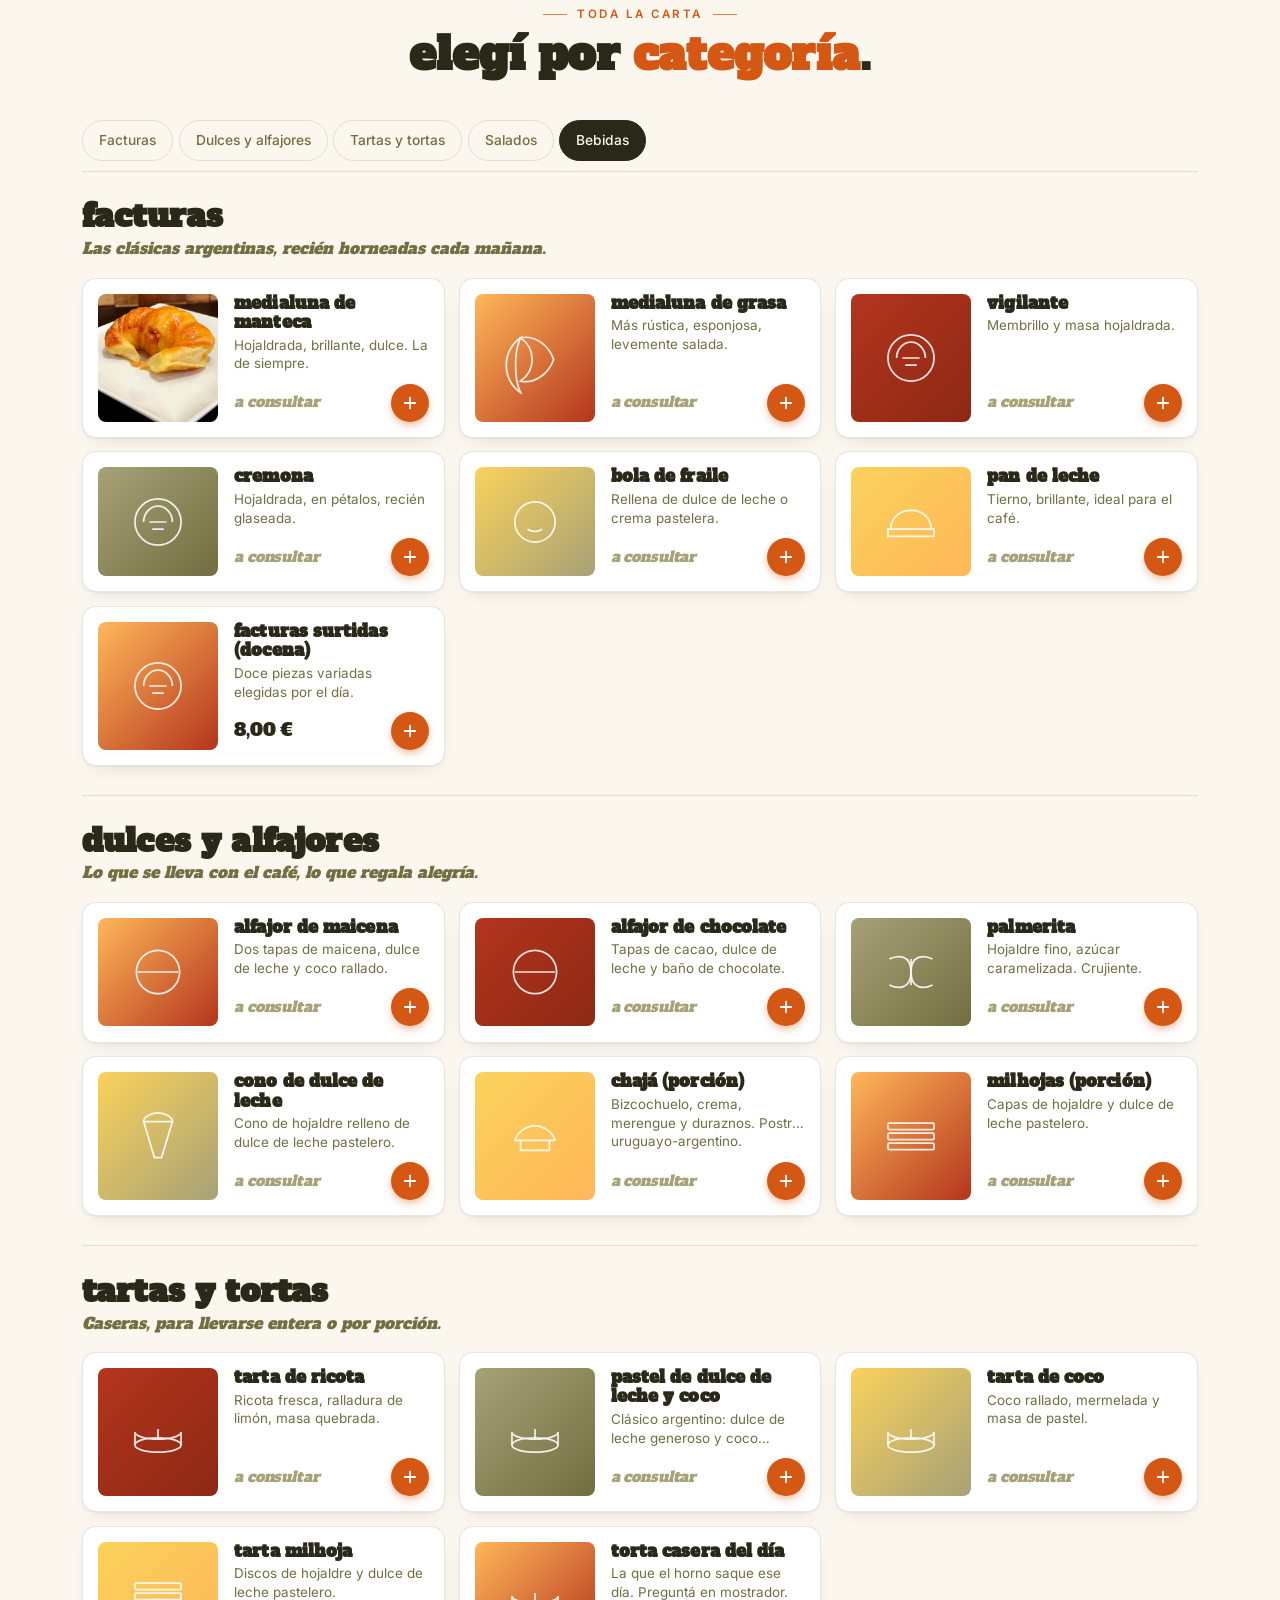
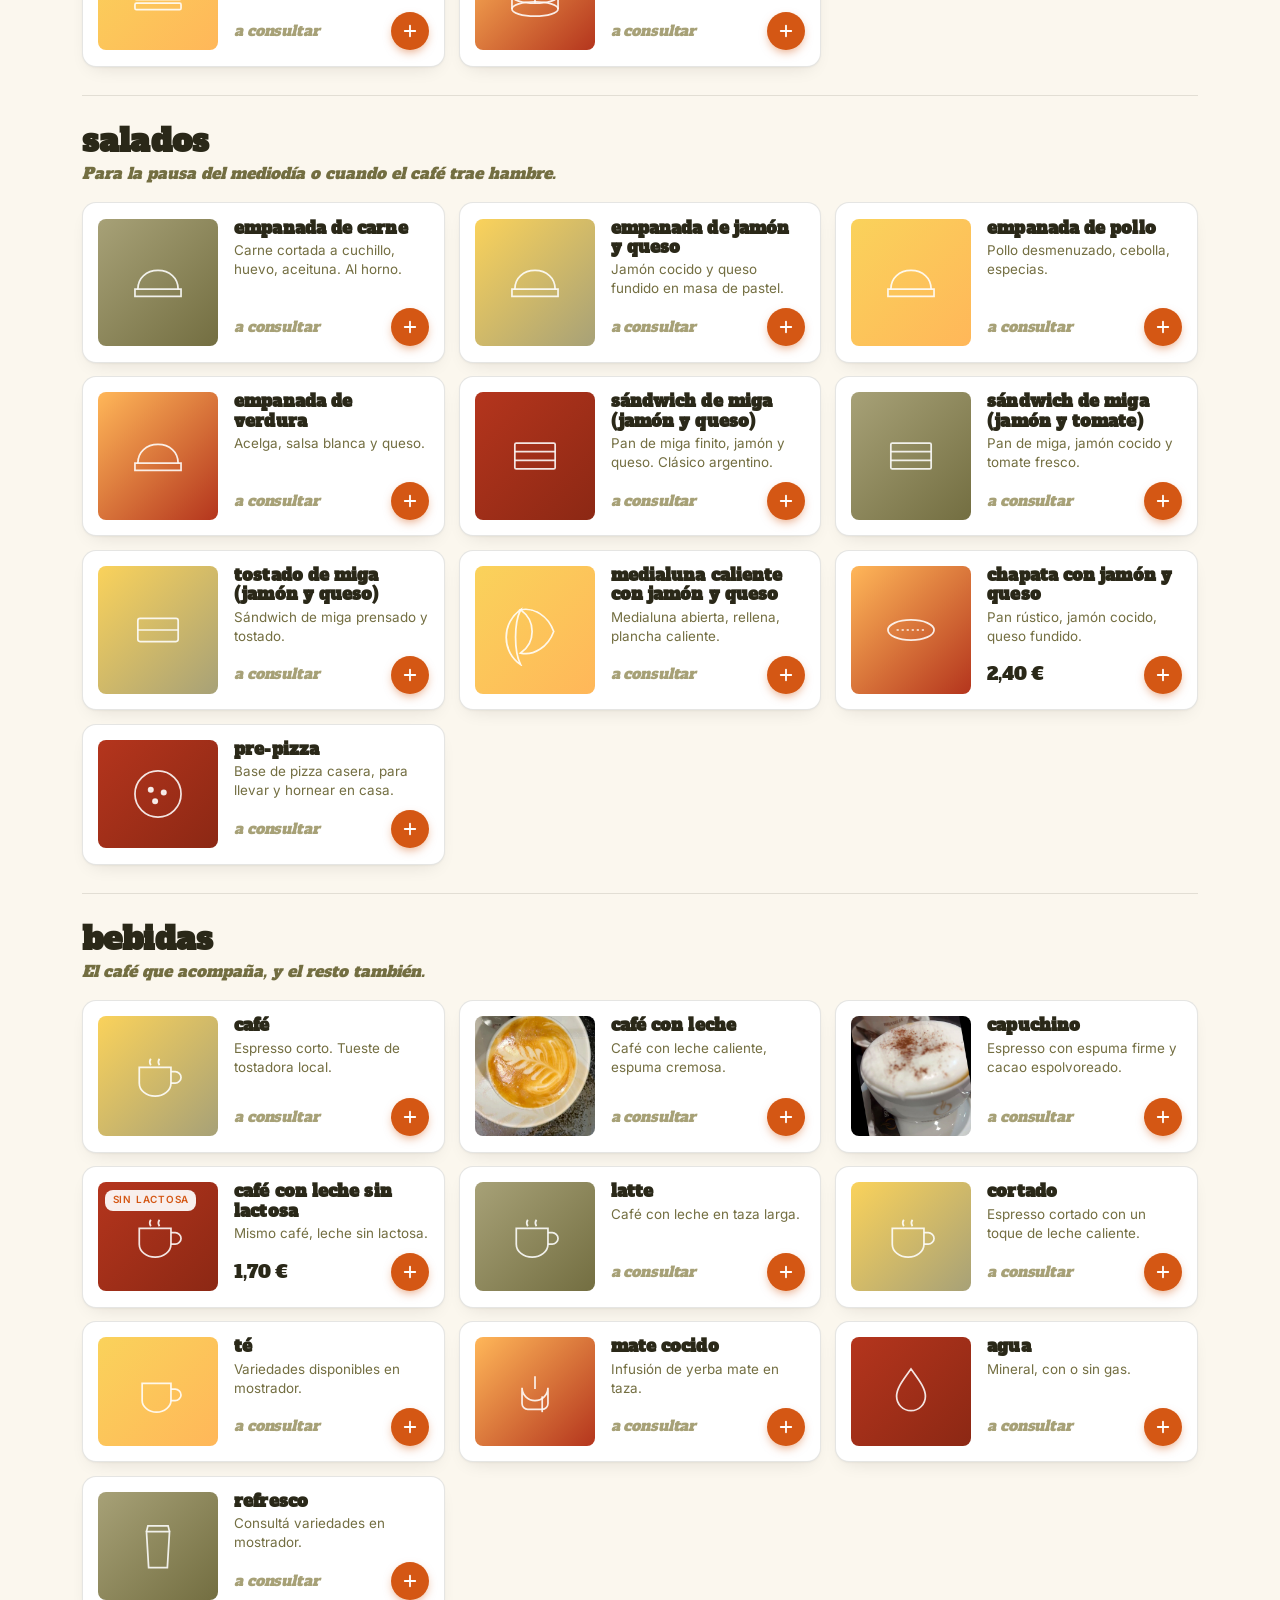
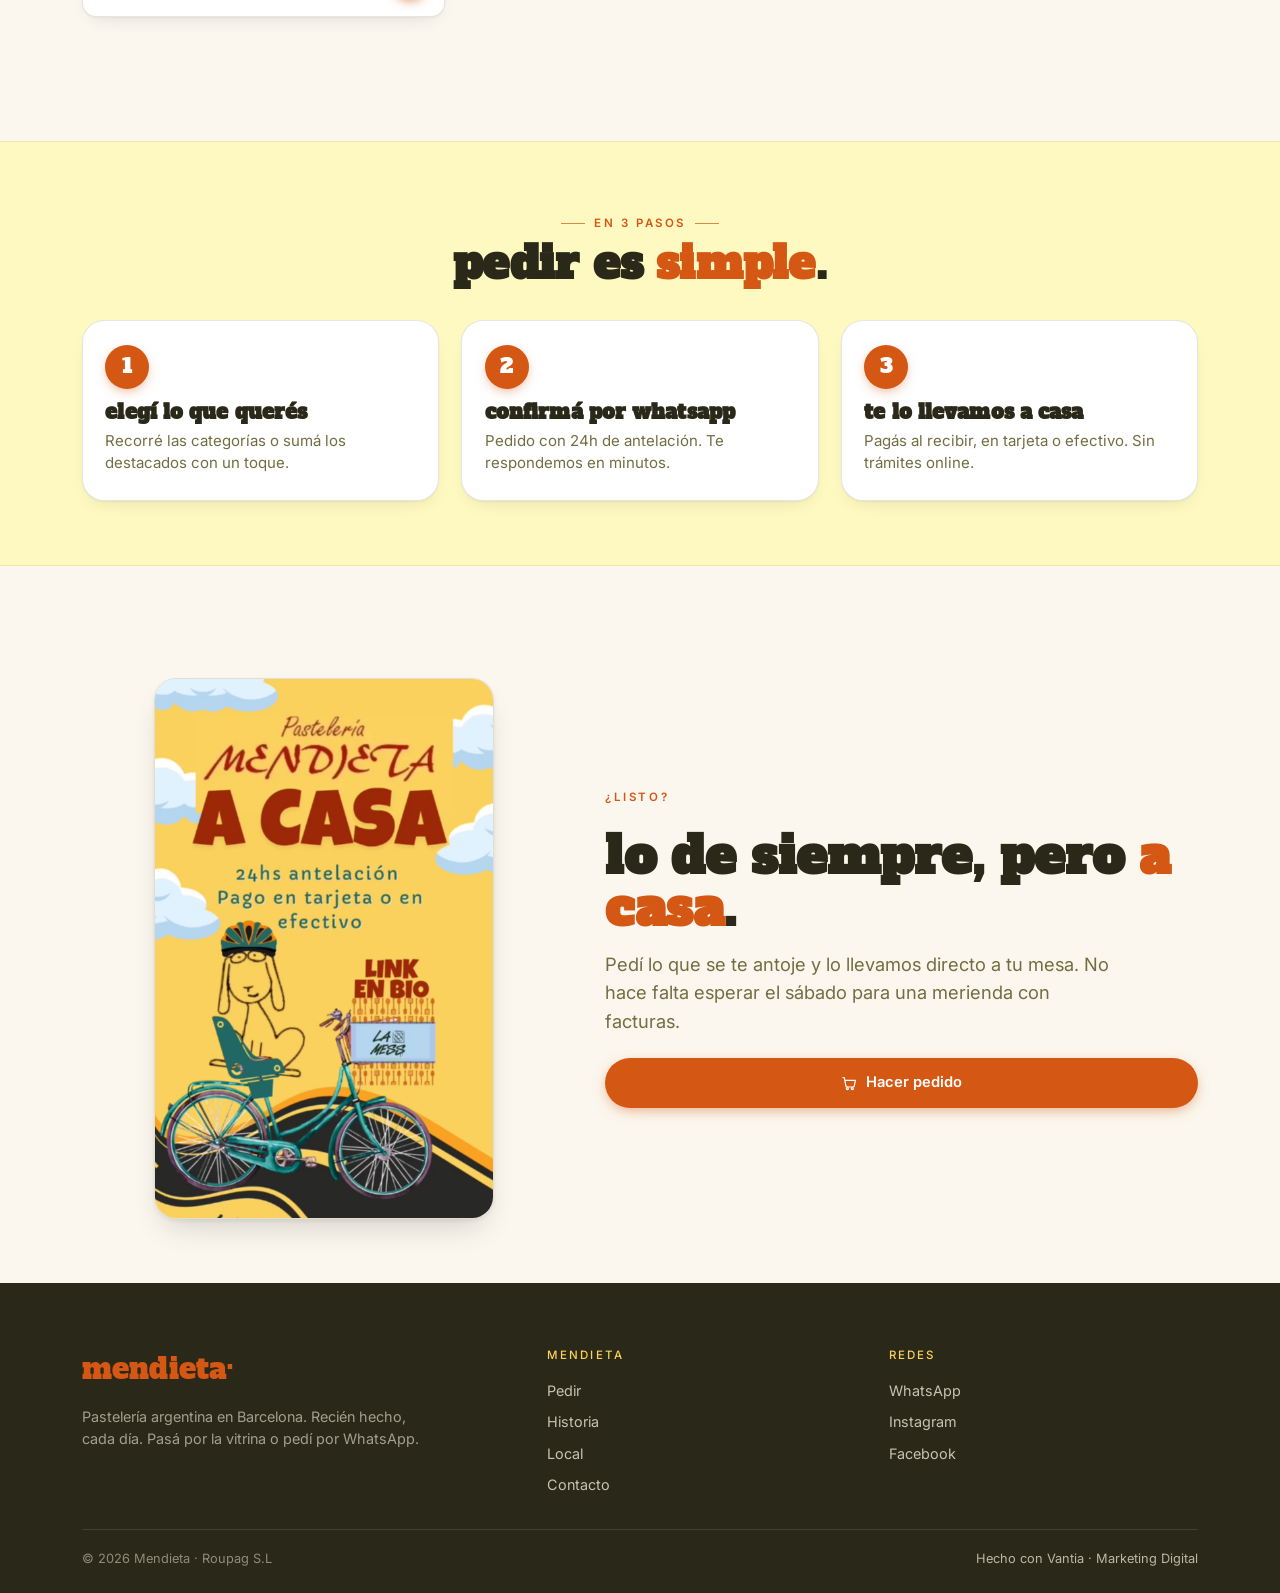
==== commit 0d4756f6: "Hero: 'Recien hecho. Hoy mismo.' -> 'Mendieta a casa.' Cambio de titular pedido por el usuario. Mant" ====
--- a/index.html
+++ b/index.html
@@ -78,7 +78,7 @@
         <div class="hero__copy">
           <span class="hero__eyebrow">Pastelería argentina · Barcelona</span>
           <h1 class="hero__title">
-            Recién hecho. <em>Hoy mismo.</em>
+            Mendieta <em>a casa</em>.
           </h1>
           <p class="hero__lead">
             Medialunas hojaldradas, alfajores como en casa, empanadas al horno
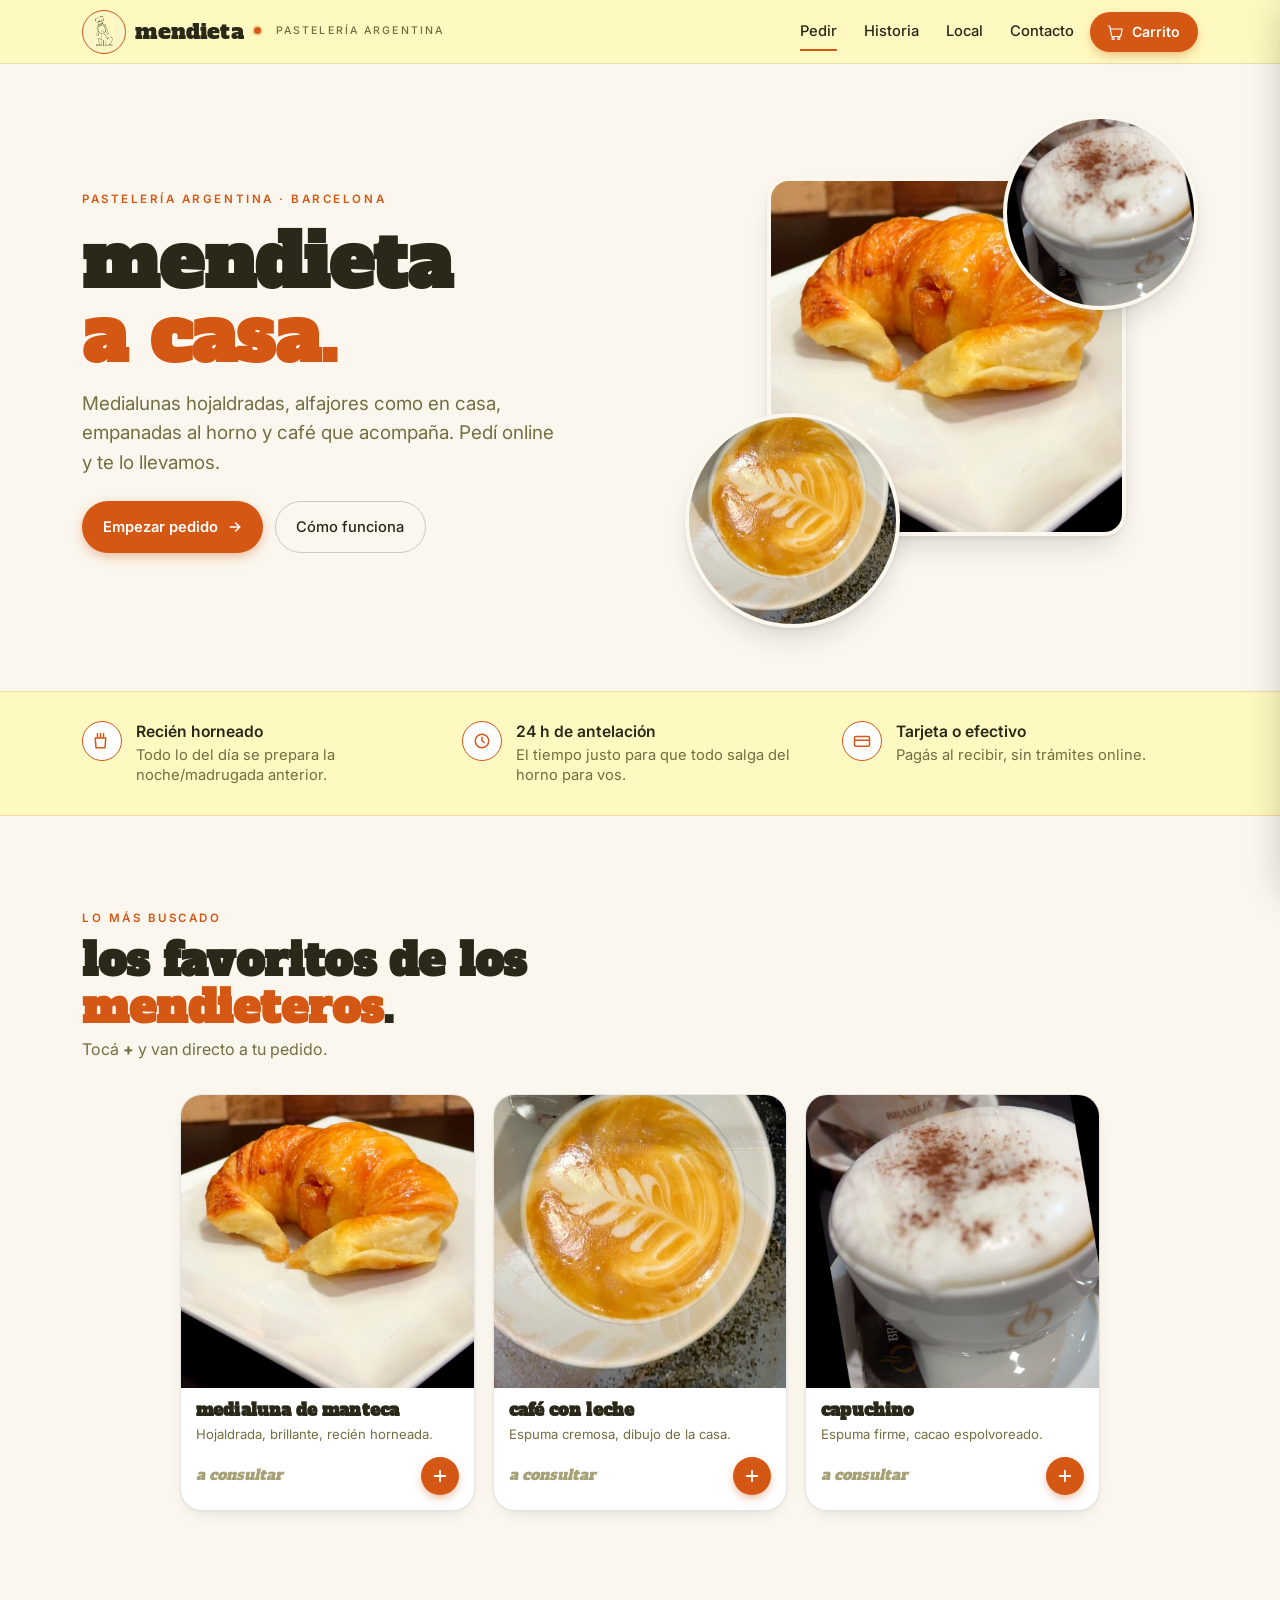
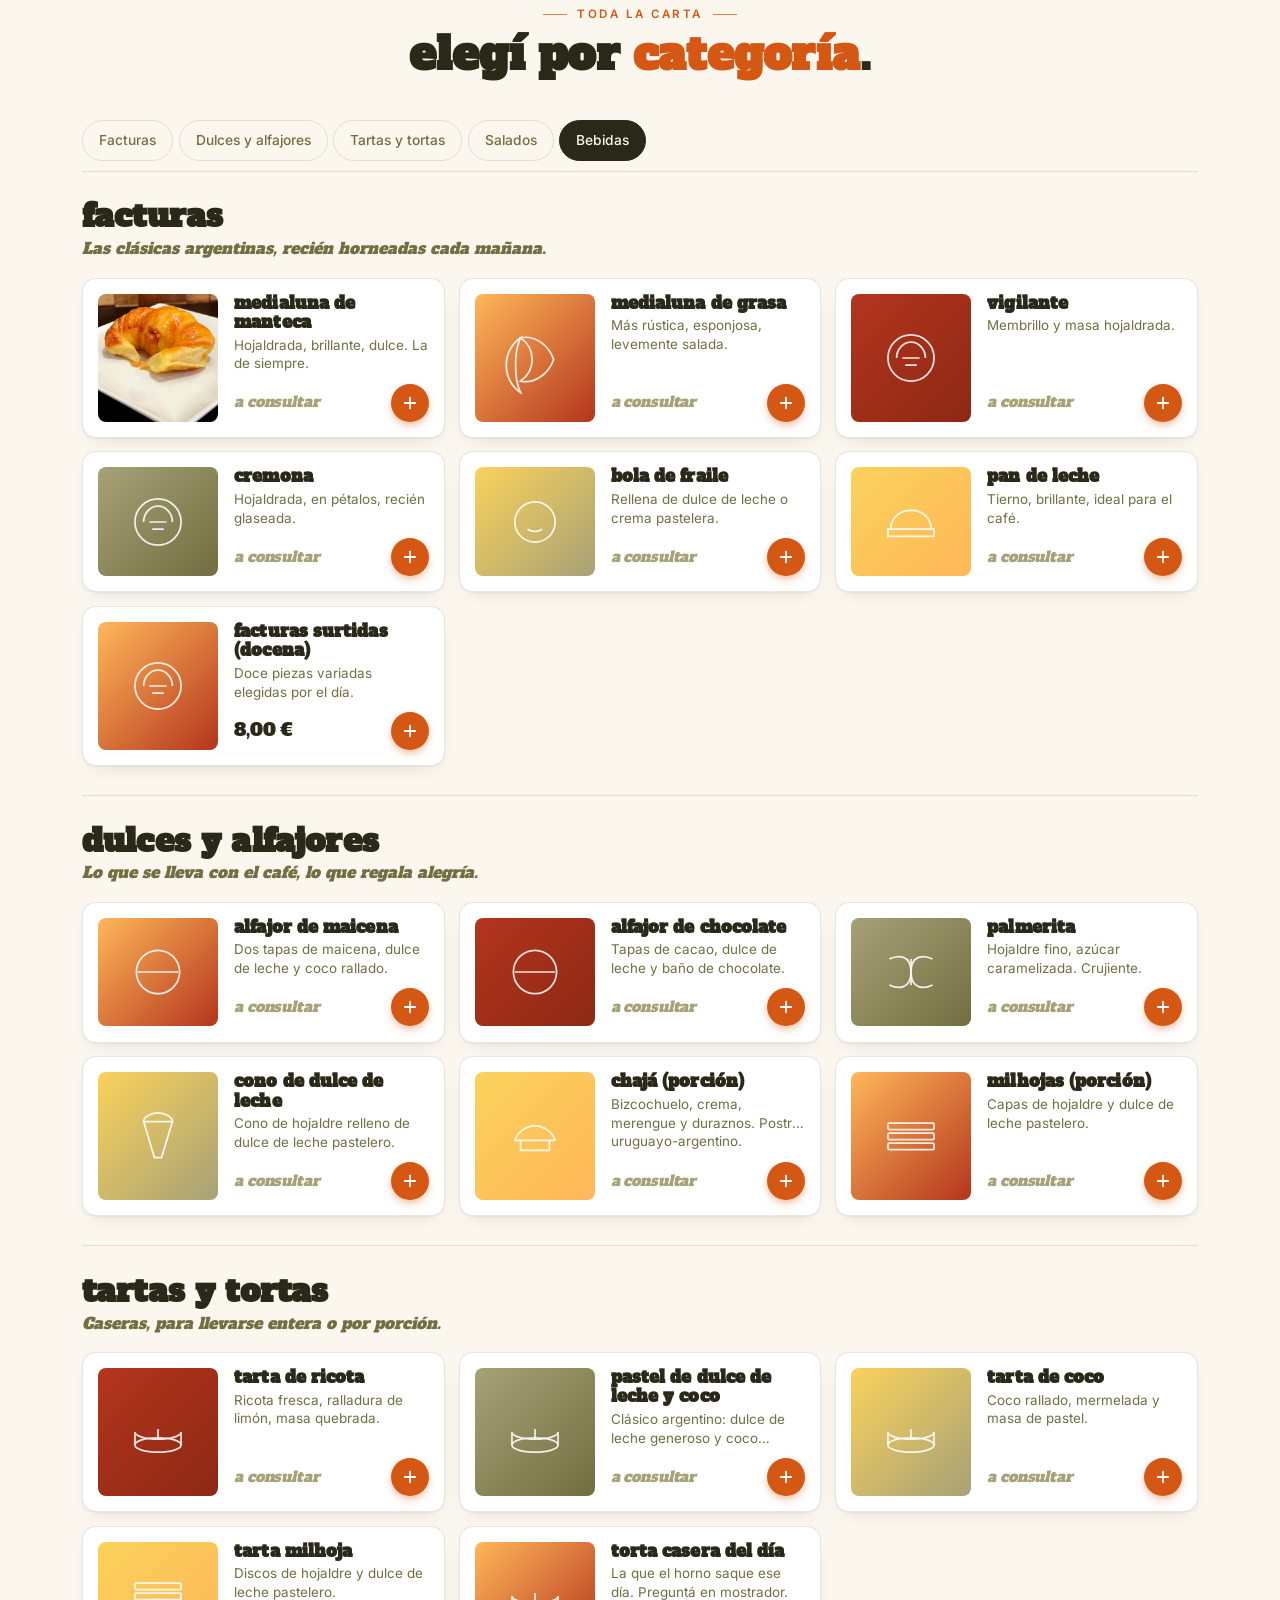
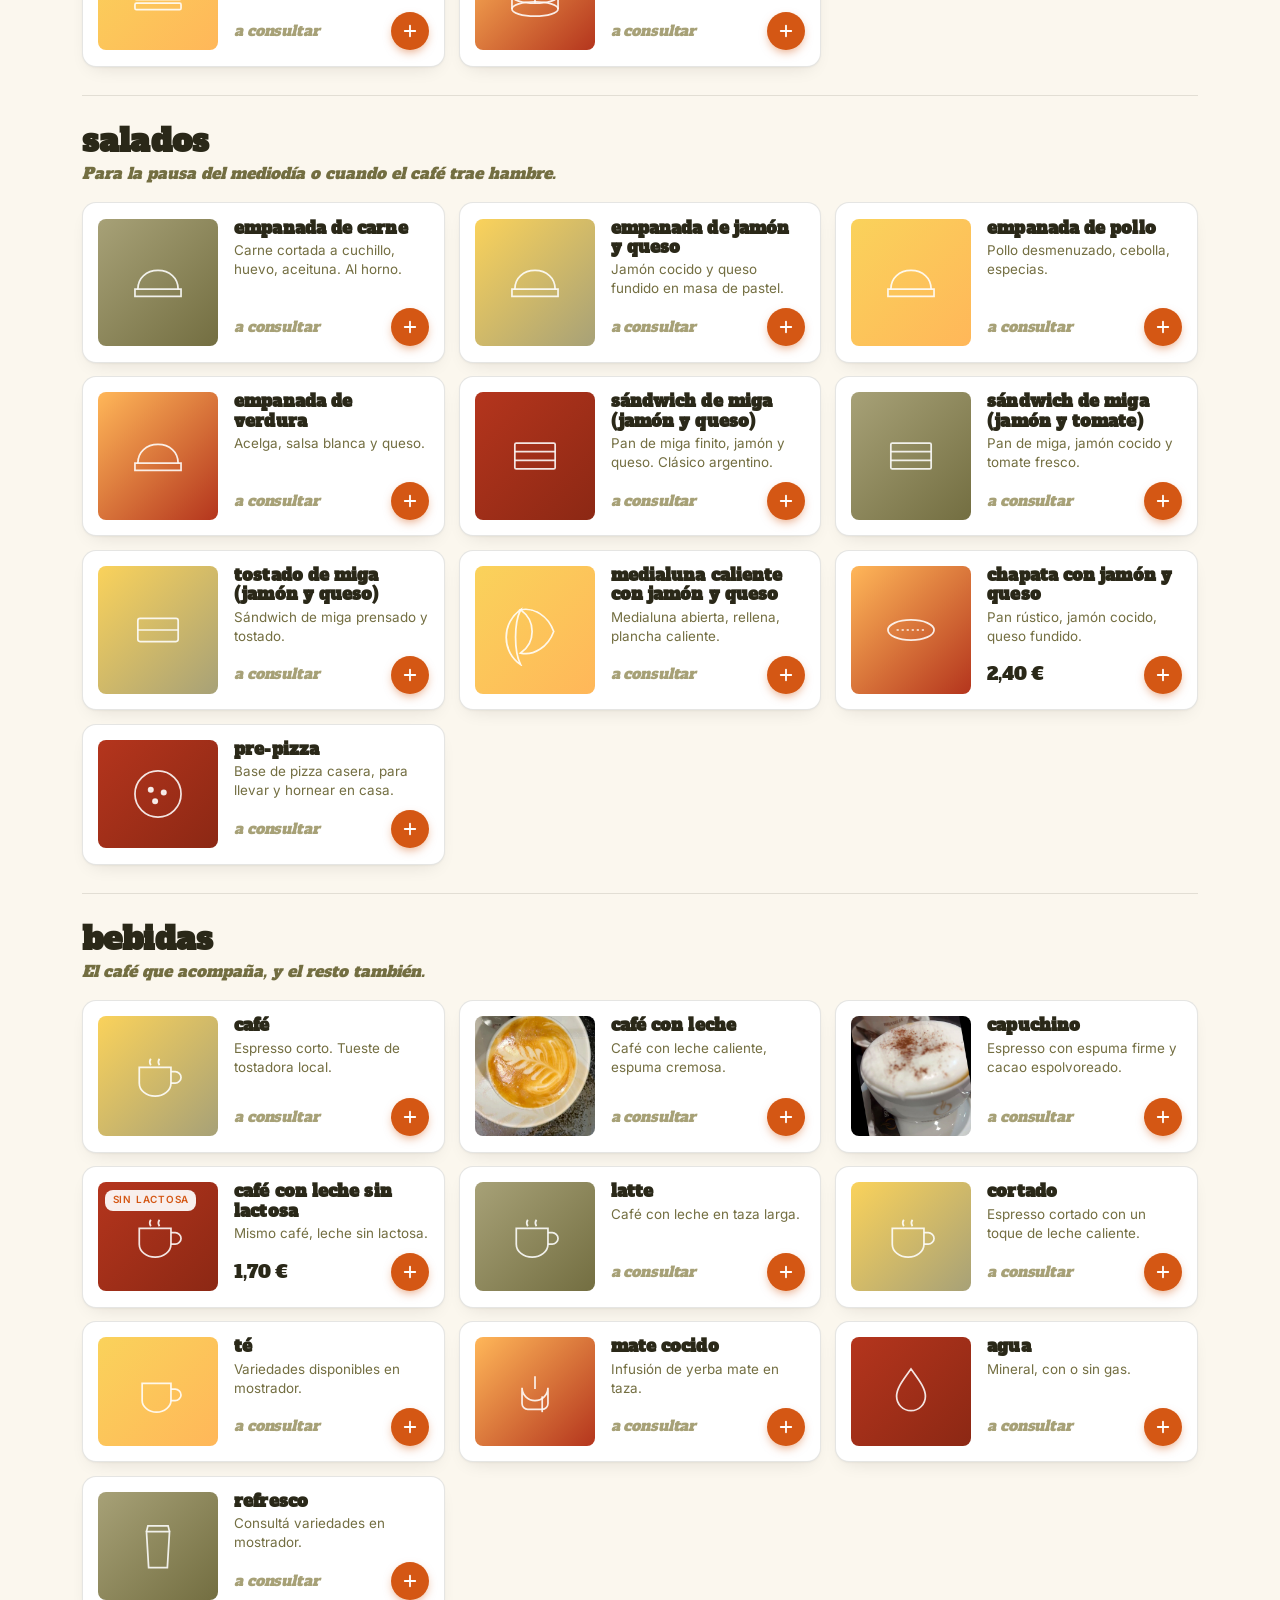
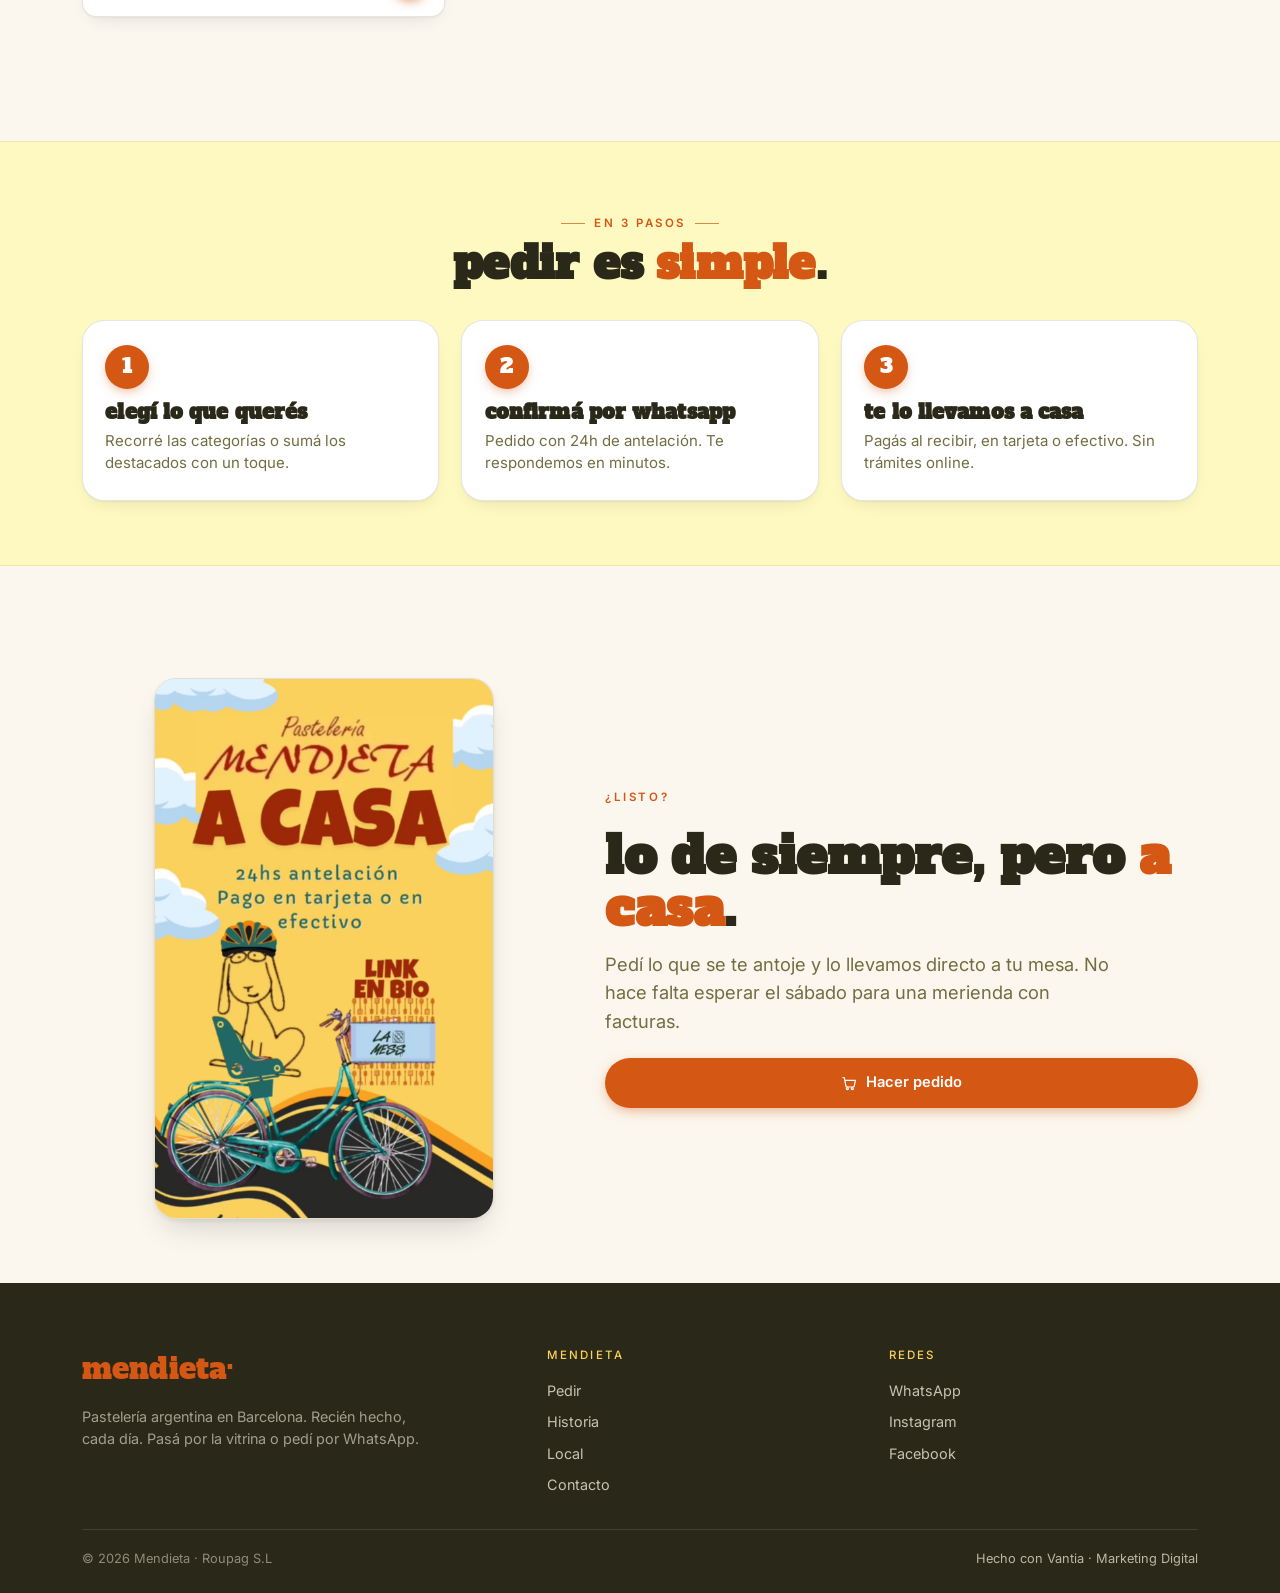
==== commit 342d6e90: "Hero: 'Mendieta' arriba, 'a casa.' abajo en su propio renglon Salto de linea entre 'Mendieta' y 'a c" ====
--- a/index.html
+++ b/index.html
@@ -78,7 +78,7 @@
         <div class="hero__copy">
           <span class="hero__eyebrow">Pastelería argentina · Barcelona</span>
           <h1 class="hero__title">
-            Mendieta <em>a casa</em>.
+            Mendieta<br /><em>a casa.</em>
           </h1>
           <p class="hero__lead">
             Medialunas hojaldradas, alfajores como en casa, empanadas al horno
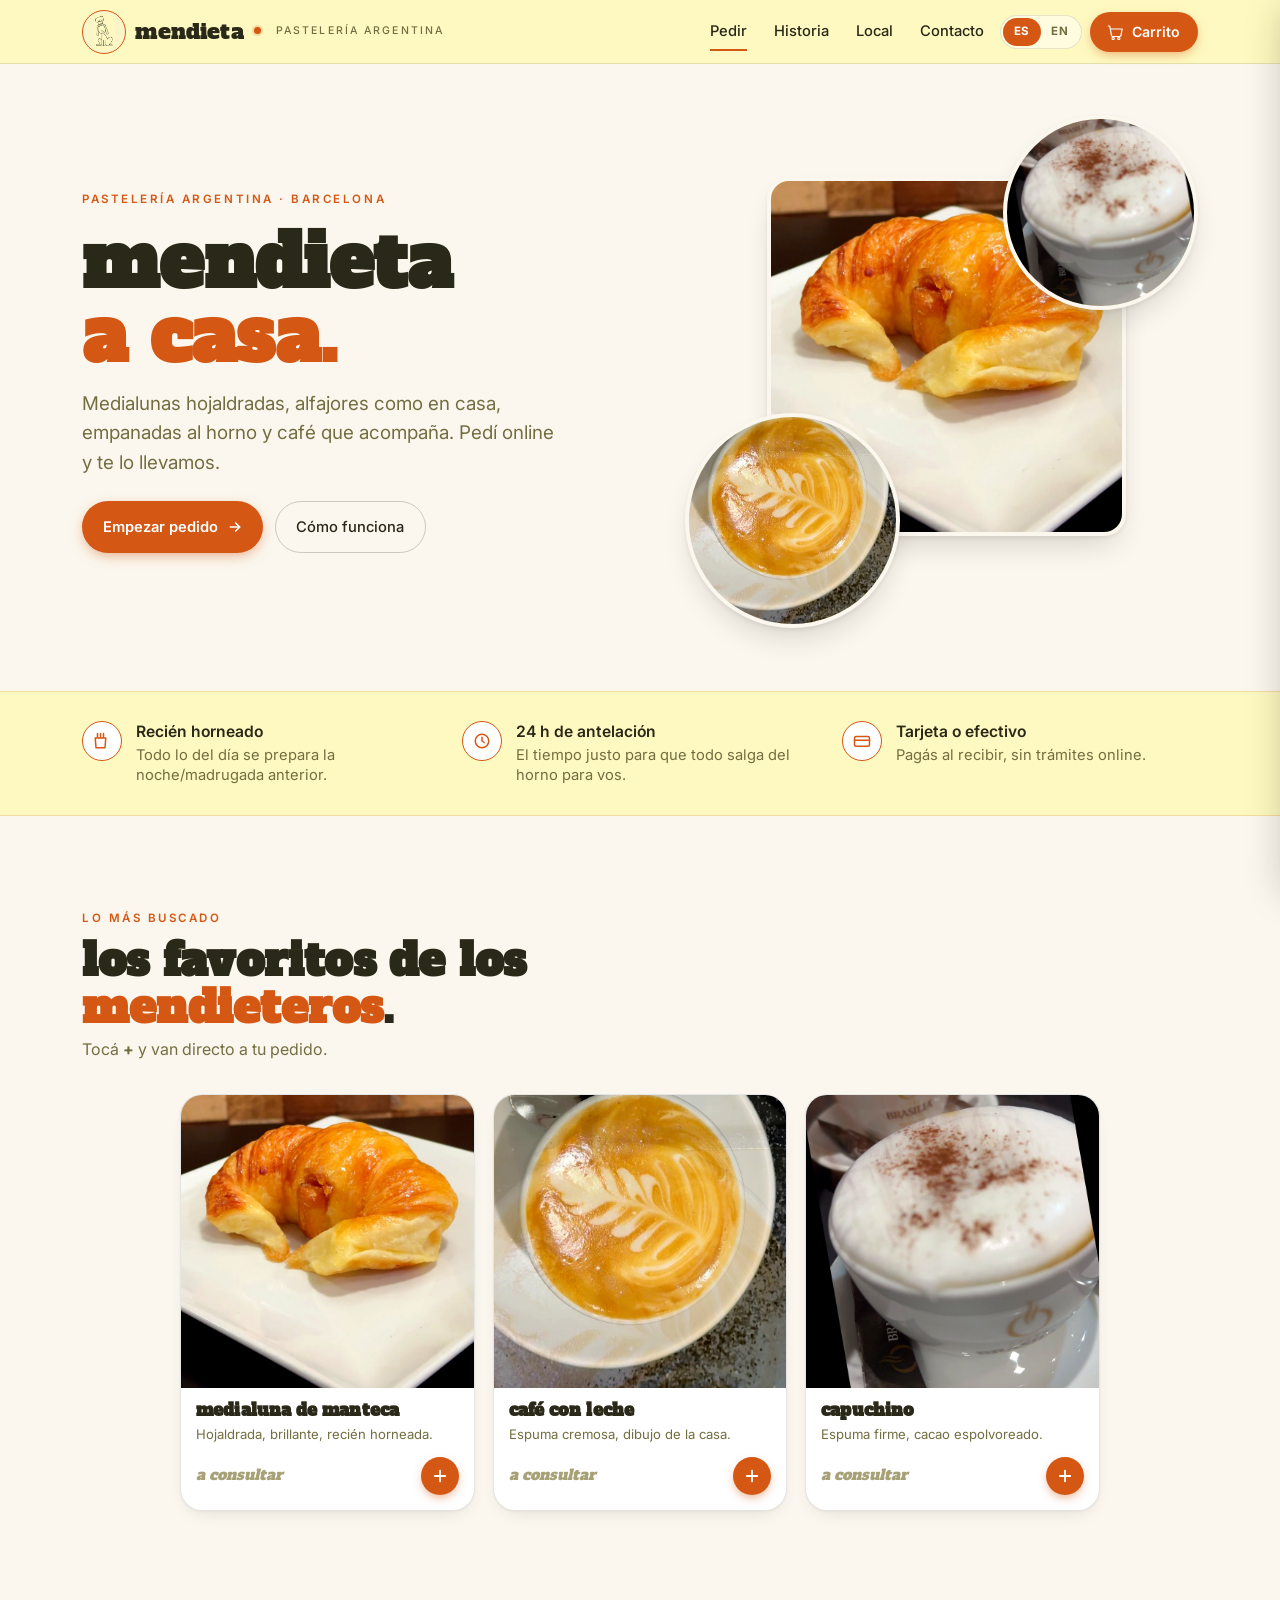
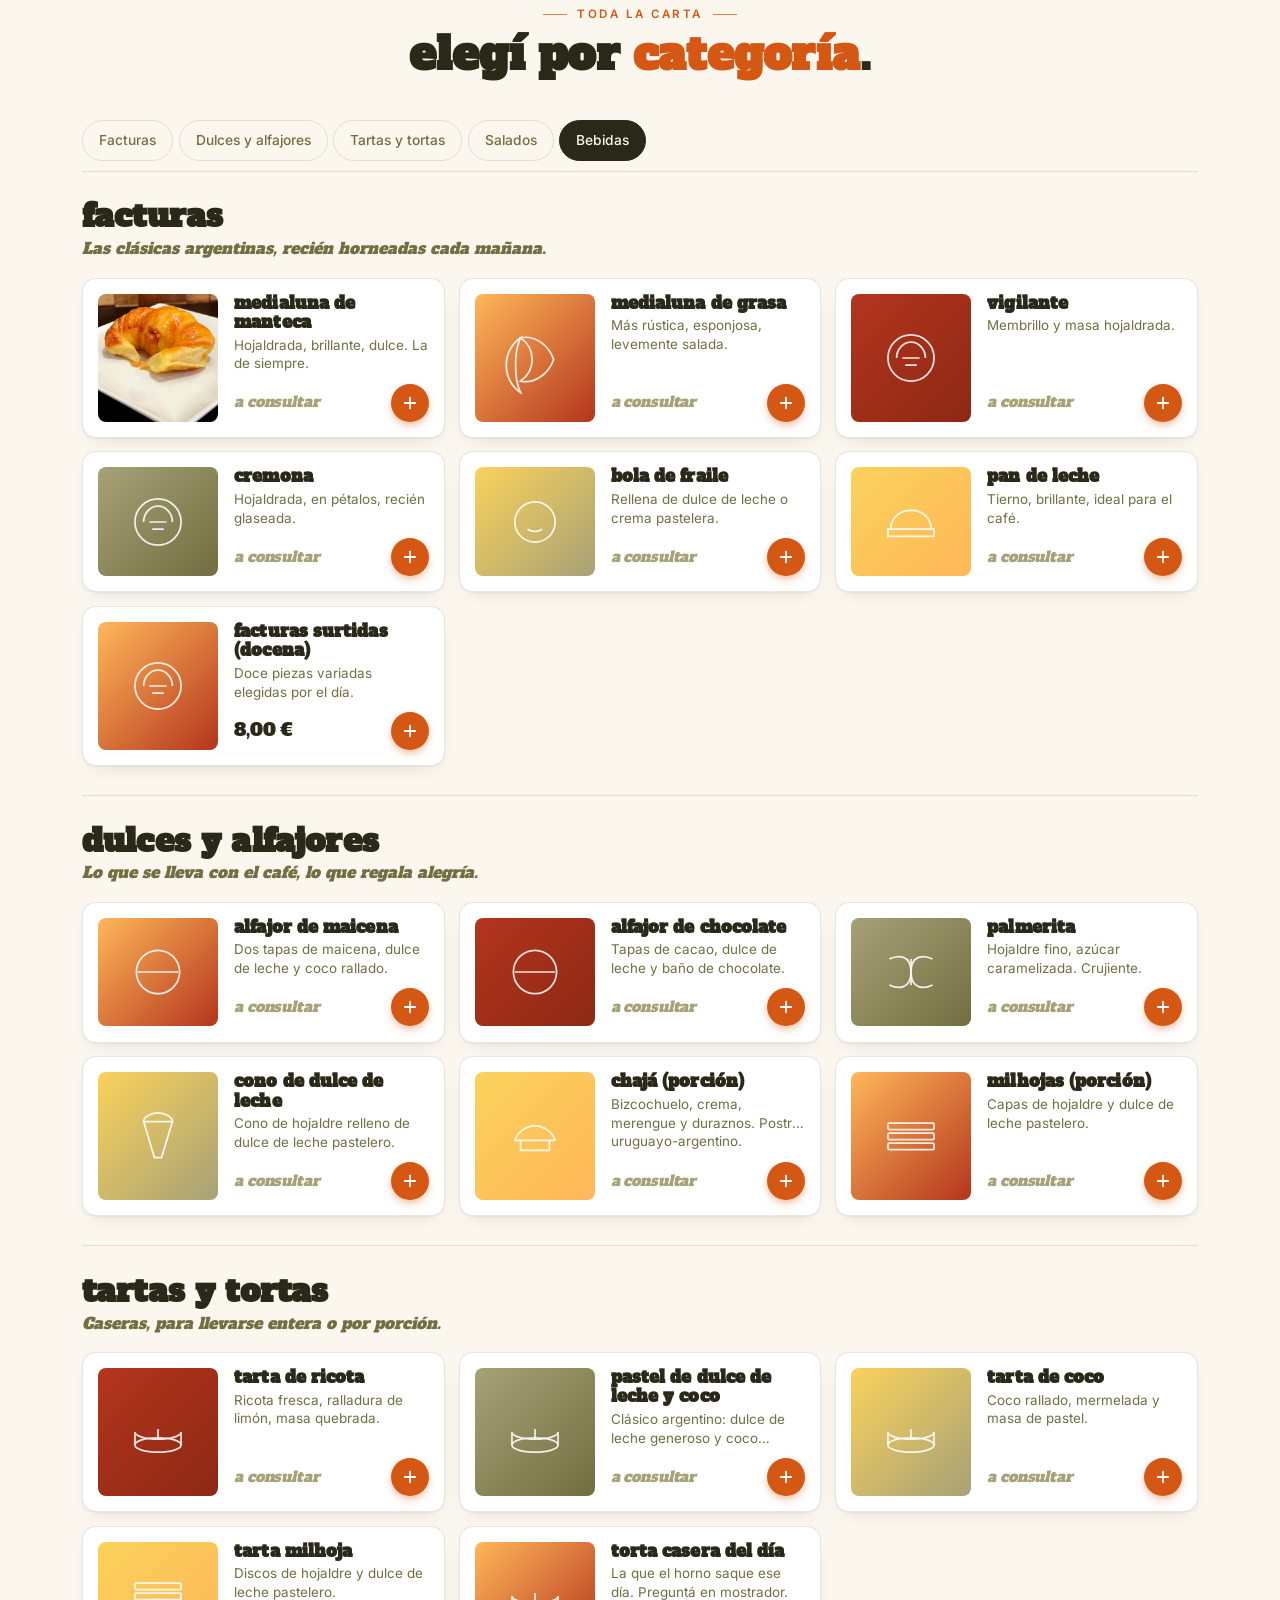
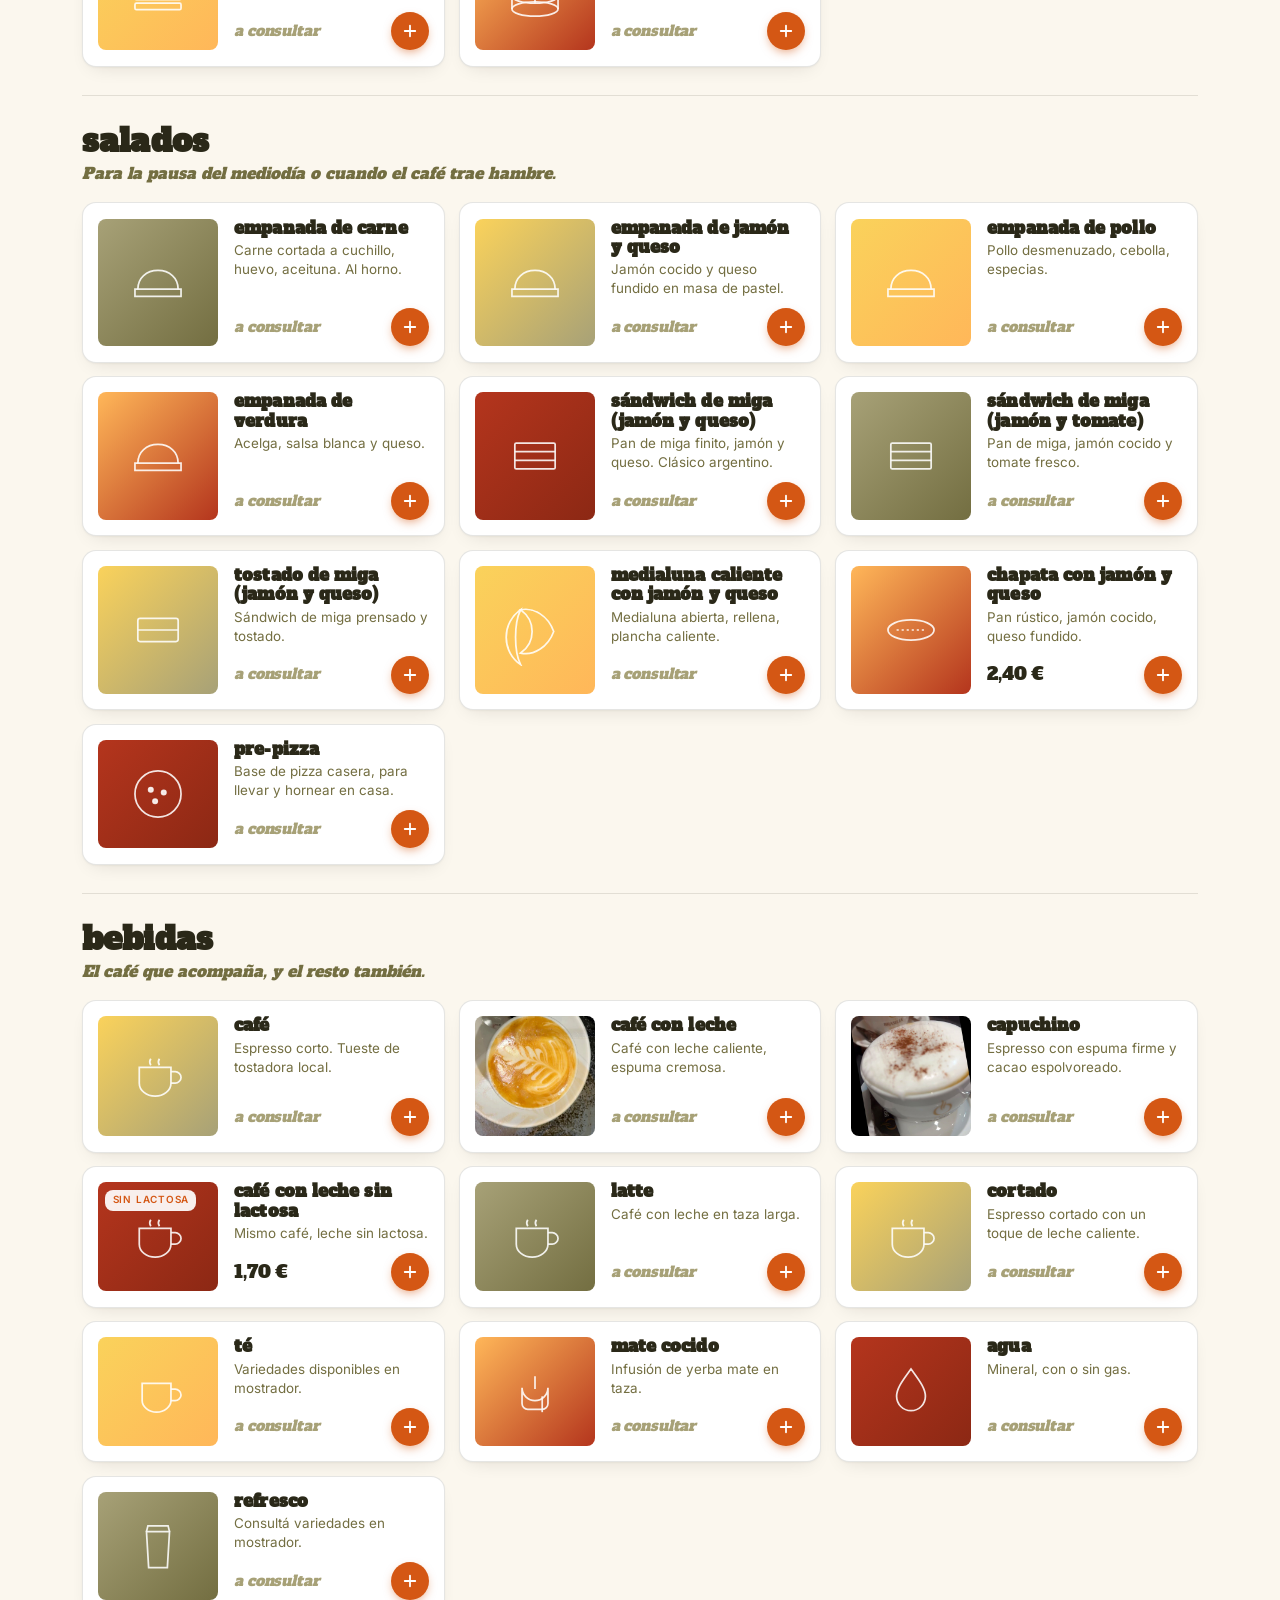
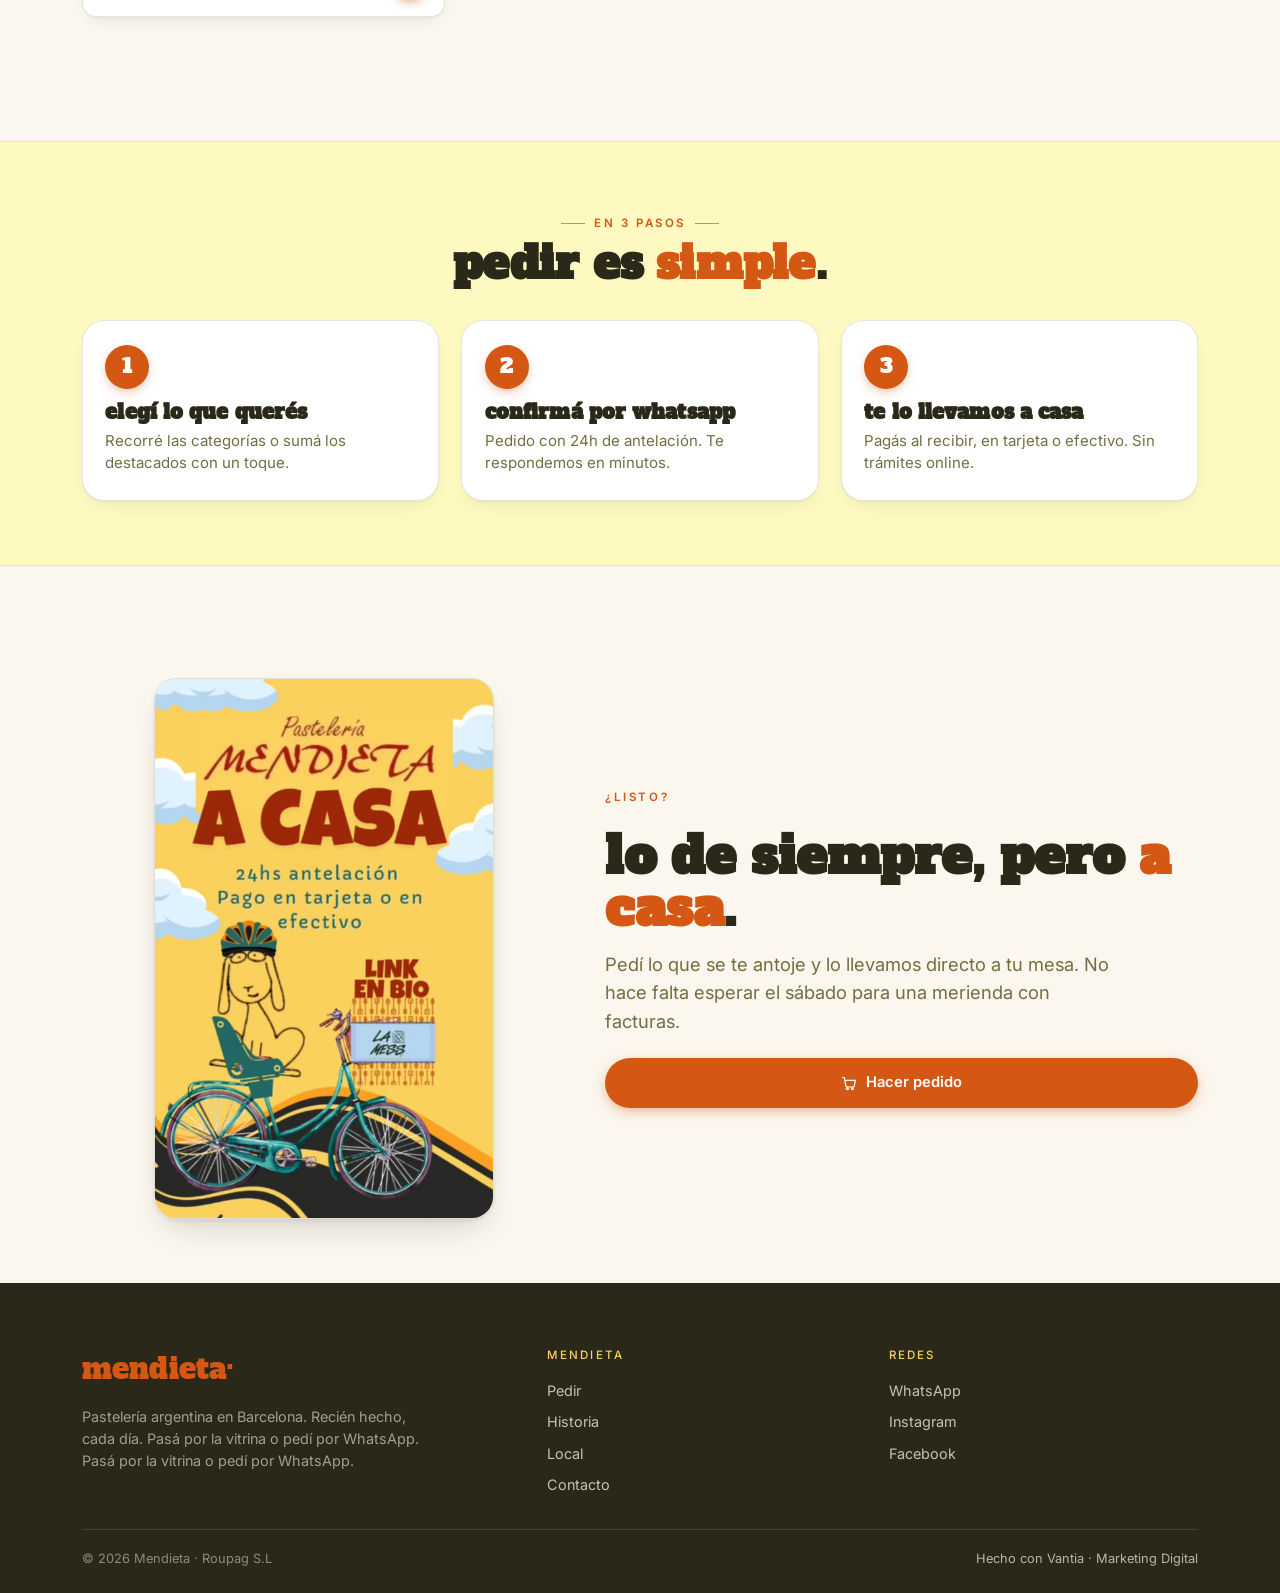
==== commit 9eb689ad: "i18n: web bilingue ES/EN con toggle en el header Sistema completo de internacionalizacion sin framew" ====
--- a/index.html
+++ b/index.html
@@ -20,7 +20,7 @@
   <link rel="preconnect" href="https://fonts.gstatic.com" crossorigin />
   <link href="https://fonts.googleapis.com/css2?family=Alfa+Slab+One&family=Inter:wght@400;500;600;700&display=swap" rel="stylesheet" />
 
-  <link rel="stylesheet" href="assets/css/main.css?v=202605161400" />
+  <link rel="stylesheet" href="assets/css/main.css?v=202605281513" />
   <link rel="icon" type="image/png" href="assets/images/logo/mendieta-logo.png" />
 </head>
 
@@ -29,29 +29,33 @@
   <!-- ============================== HEADER ============================== -->
   <header class="site-header" id="siteHeader">
     <div class="container site-header__inner">
-      <a href="/" class="brand" aria-label="Mendieta · inicio"><img class="brand__logo" src="assets/images/logo/mendieta-logo.png" alt="" width="36" height="36" />Mendieta<span class="brand__dot" aria-hidden="true"></span>
-        <span class="brand__sub">Pastelería Argentina</span>
+      <a href="./" class="brand" aria-label="Mendieta · inicio"><img class="brand__logo" src="assets/images/logo/mendieta-logo.png" alt="" width="36" height="36" />Mendieta<span class="brand__dot" aria-hidden="true"></span>
+        <span class="brand__sub" data-i18n="nav.brandSub">Pastelería Argentina</span>
       </a>
 
       <nav class="nav" aria-label="Navegación principal">
-        <a href="/" aria-current="page">Pedir</a>
-        <a href="pages/historia.html">Historia</a>
-        <a href="pages/local.html">Local</a>
-        <a href="pages/contacto.html">Contacto</a>
+        <a href="./" aria-current="page" data-i18n="nav.order">Pedir</a>
+        <a href="pages/historia.html" data-i18n="nav.history">Historia</a>
+        <a href="pages/local.html" data-i18n="nav.local">Local</a>
+        <a href="pages/contacto.html" data-i18n="nav.contact">Contacto</a>
       </nav>
 
       <div class="header-actions">
-        <button class="cart-button" id="cartFab" aria-label="Ver carrito" aria-controls="cartDrawer">
+        <div class="lang-toggle" role="group" data-i18n-attr="aria-label:lang.aria">
+          <button class="lang-toggle__btn" type="button" data-lang="es" data-i18n="lang.es">ES</button>
+          <button class="lang-toggle__btn" type="button" data-lang="en" data-i18n="lang.en">EN</button>
+        </div>
+        <button class="cart-button" id="cartFab" aria-label="Ver carrito" data-i18n-attr="aria-label:nav.viewCart" aria-controls="cartDrawer">
           <svg viewBox="0 0 24 24" fill="none" stroke="currentColor" stroke-width="1.6" stroke-linecap="round" stroke-linejoin="round">
             <path d="M3 4h2l2.3 12.5a2 2 0 0 0 2 1.5H18a2 2 0 0 0 2-1.6L21.5 8H6"/>
             <circle cx="9.5" cy="20.5" r="1.5"/>
             <circle cx="17" cy="20.5" r="1.5"/>
           </svg>
-          <span class="cart-button__label">Carrito</span>
+          <span class="cart-button__label" data-i18n="nav.cart">Carrito</span>
           <span class="cart-button__count" id="cartCount"></span>
         </button>
 
-        <button class="nav-toggle" id="navToggle" aria-label="Abrir menú" aria-expanded="false">
+        <button class="nav-toggle" id="navToggle" aria-label="Abrir menú" data-i18n-attr="aria-label:nav.openMenu" aria-expanded="false">
           <svg width="18" height="18" viewBox="0 0 24 24" fill="none" stroke="currentColor" stroke-width="1.8">
             <line x1="4" y1="8" x2="20" y2="8"/>
             <line x1="4" y1="16" x2="20" y2="16"/>
@@ -63,7 +67,7 @@
 
   <div class="mobile-nav" id="mobileNav" aria-hidden="true">
     <ul>
-      <li><a href="/">Pedir</a></li>
+      <li><a href="./">Pedir</a></li>
       <li><a href="pages/historia.html">Historia</a></li>
       <li><a href="pages/local.html">Local</a></li>
       <li><a href="pages/contacto.html">Contacto</a></li>
@@ -76,21 +80,21 @@
     <section class="hero">
       <div class="container hero__inner">
         <div class="hero__copy">
-          <span class="hero__eyebrow">Pastelería argentina · Barcelona</span>
+          <span class="hero__eyebrow" data-i18n="hero.eyebrow">Pastelería argentina · Barcelona</span>
           <h1 class="hero__title">
-            Mendieta<br /><em>a casa.</em>
+            <span data-i18n="hero.title1">Mendieta</span><br /><em data-i18n="hero.title2">a casa.</em>
           </h1>
-          <p class="hero__lead">
+          <p class="hero__lead" data-i18n="hero.lead">
             Medialunas hojaldradas, alfajores como en casa, empanadas al horno
             y café que acompaña. Pedí online y te lo llevamos.
           </p>
           <div class="hero__cta">
             <a href="#destacados" class="btn btn-primary">
-              <span>Empezar pedido</span>
+              <span data-i18n="hero.ctaStart">Empezar pedido</span>
               <svg viewBox="0 0 24 24" fill="none" stroke="currentColor" stroke-width="2.4" stroke-linecap="round"><path d="M5 12h14M13 6l6 6-6 6"/></svg>
             </a>
             <a href="#como-funciona" class="btn btn-ghost btn--inline">
-              <span>Cómo funciona</span>
+              <span data-i18n="hero.ctaHow">Cómo funciona</span>
             </a>
           </div>
         </div>
@@ -117,8 +121,8 @@
             <svg viewBox="0 0 24 24" fill="none" stroke="currentColor" stroke-width="2" stroke-linecap="round" stroke-linejoin="round"><path d="M6 2v6M10 2v6M14 2v6M3 8h14l-1 13H4z"/></svg>
           </span>
           <div>
-            <strong>Recién horneado</strong>
-            <span>Todo lo del día se prepara la noche/madrugada anterior.</span>
+            <strong data-i18n="benefit.fresh.title">Recién horneado</strong>
+            <span data-i18n="benefit.fresh.desc">Todo lo del día se prepara la noche/madrugada anterior.</span>
           </div>
         </div>
         <div class="benefit">
@@ -126,8 +130,8 @@
             <svg viewBox="0 0 24 24" fill="none" stroke="currentColor" stroke-width="2" stroke-linecap="round" stroke-linejoin="round"><circle cx="12" cy="12" r="9"/><path d="M12 7v5l3 2"/></svg>
           </span>
           <div>
-            <strong>24 h de antelación</strong>
-            <span>El tiempo justo para que todo salga del horno para vos.</span>
+            <strong data-i18n="benefit.time.title">24 h de antelación</strong>
+            <span data-i18n="benefit.time.desc">El tiempo justo para que todo salga del horno para vos.</span>
           </div>
         </div>
         <div class="benefit">
@@ -135,8 +139,8 @@
             <svg viewBox="0 0 24 24" fill="none" stroke="currentColor" stroke-width="2" stroke-linecap="round" stroke-linejoin="round"><rect x="2" y="6" width="20" height="13" rx="2"/><path d="M2 11h20"/></svg>
           </span>
           <div>
-            <strong>Tarjeta o efectivo</strong>
-            <span>Pagás al recibir, sin trámites online.</span>
+            <strong data-i18n="benefit.pay.title">Tarjeta o efectivo</strong>
+            <span data-i18n="benefit.pay.desc">Pagás al recibir, sin trámites online.</span>
           </div>
         </div>
       </div>
@@ -146,9 +150,9 @@
     <section class="featured" id="destacados">
       <div class="container">
         <header class="section-head">
-          <span class="section-head__eyebrow">Lo más buscado</span>
-          <h2 class="section-head__title">Los favoritos de los <em>mendieteros</em>.</h2>
-          <p class="section-head__lead">Tocá <strong>+</strong> y van directo a tu pedido.</p>
+          <span class="section-head__eyebrow" data-i18n="featured.eyebrow">Lo más buscado</span>
+          <h2 class="section-head__title"><span data-i18n="featured.title.before">Los favoritos de los </span><em data-i18n="featured.title.em">mendieteros</em><span data-i18n="featured.title.after">.</span></h2>
+          <p class="section-head__lead"><span data-i18n="featured.lead.before">Tocá </span><strong data-i18n="featured.lead.em">+</strong><span data-i18n="featured.lead.after"> y van directo a tu pedido.</span></p>
         </header>
 
         <div class="featured__grid featured__grid--3">
@@ -158,10 +162,10 @@
               <img src="assets/images/photos/prod-medialuna-md.jpg" alt="Medialuna de manteca" loading="lazy" decoding="async" />
             </div>
             <div class="featured-card__body">
-              <h3 class="featured-card__name">Medialuna de manteca</h3>
-              <p class="featured-card__desc">Hojaldrada, brillante, recién horneada.</p>
+              <h3 class="featured-card__name" data-product-i18n="medialuna-manteca:name">Medialuna de manteca</h3>
+              <p class="featured-card__desc" data-product-i18n="medialuna-manteca:description">Hojaldrada, brillante, recién horneada.</p>
               <div class="featured-card__foot">
-                <span class="featured-card__price">a consultar</span>
+                <span class="featured-card__price" data-i18n="featured.ask">a consultar</span>
                 <div class="product__add-slot" data-slot="medialuna-manteca">
                   <button class="product__add" data-add="medialuna-manteca" aria-label="Agregar Medialuna de manteca">
                     <svg viewBox="0 0 24 24" fill="none" stroke="currentColor" stroke-width="2.4" stroke-linecap="round"><line x1="12" y1="5" x2="12" y2="19"/><line x1="5" y1="12" x2="19" y2="12"/></svg>
@@ -176,10 +180,10 @@
               <img src="assets/images/photos/prod-cafe-latte-md.jpg" alt="Café con leche con latte art" loading="lazy" decoding="async" />
             </div>
             <div class="featured-card__body">
-              <h3 class="featured-card__name">Café con leche</h3>
-              <p class="featured-card__desc">Espuma cremosa, dibujo de la casa.</p>
+              <h3 class="featured-card__name" data-product-i18n="cafe-con-leche:name">Café con leche</h3>
+              <p class="featured-card__desc" data-product-i18n="cafe-con-leche:description">Espuma cremosa, dibujo de la casa.</p>
               <div class="featured-card__foot">
-                <span class="featured-card__price">a consultar</span>
+                <span class="featured-card__price" data-i18n="featured.ask">a consultar</span>
                 <div class="product__add-slot" data-slot="cafe-con-leche">
                   <button class="product__add" data-add="cafe-con-leche" aria-label="Agregar Café con leche">
                     <svg viewBox="0 0 24 24" fill="none" stroke="currentColor" stroke-width="2.4" stroke-linecap="round"><line x1="12" y1="5" x2="12" y2="19"/><line x1="5" y1="12" x2="19" y2="12"/></svg>
@@ -194,10 +198,10 @@
               <img src="assets/images/photos/prod-capuchino-md.jpg" alt="Capuchino con cacao" loading="lazy" decoding="async" />
             </div>
             <div class="featured-card__body">
-              <h3 class="featured-card__name">Capuchino</h3>
-              <p class="featured-card__desc">Espuma firme, cacao espolvoreado.</p>
+              <h3 class="featured-card__name" data-product-i18n="capuchino:name">Capuchino</h3>
+              <p class="featured-card__desc" data-product-i18n="capuchino:description">Espuma firme, cacao espolvoreado.</p>
               <div class="featured-card__foot">
-                <span class="featured-card__price">a consultar</span>
+                <span class="featured-card__price" data-i18n="featured.ask">a consultar</span>
                 <div class="product__add-slot" data-slot="capuchino">
                   <button class="product__add" data-add="capuchino" aria-label="Agregar Capuchino">
                     <svg viewBox="0 0 24 24" fill="none" stroke="currentColor" stroke-width="2.4" stroke-linecap="round"><line x1="12" y1="5" x2="12" y2="19"/><line x1="5" y1="12" x2="19" y2="12"/></svg>
@@ -214,8 +218,8 @@
     <section class="catalog-home" id="categorias">
       <div class="container">
         <header class="section-head section-head--center">
-          <span class="section-head__eyebrow">Toda la carta</span>
-          <h2 class="section-head__title">Elegí por <em>categoría</em>.</h2>
+          <span class="section-head__eyebrow" data-i18n="catalog.eyebrow">Toda la carta</span>
+          <h2 class="section-head__title"><span data-i18n="catalog.title.before">Elegí por </span><em data-i18n="catalog.title.em">categoría</em><span data-i18n="catalog.title.after">.</span></h2>
         </header>
 
         <!-- Tabs sticky de categorías (las renderiza menu.js) -->
@@ -232,25 +236,25 @@
     <section class="how" id="como-funciona">
       <div class="container">
         <header class="section-head section-head--center">
-          <span class="section-head__eyebrow">En 3 pasos</span>
-          <h2 class="section-head__title">Pedir es <em>simple</em>.</h2>
+          <span class="section-head__eyebrow" data-i18n="how.eyebrow">En 3 pasos</span>
+          <h2 class="section-head__title"><span data-i18n="how.title.before">Pedir es </span><em data-i18n="how.title.em">simple</em><span data-i18n="how.title.after">.</span></h2>
         </header>
 
         <ol class="how__steps">
           <li class="how-step">
             <span class="how-step__num">1</span>
-            <h3 class="how-step__title">Elegí lo que querés</h3>
-            <p class="how-step__desc">Recorré las categorías o sumá los destacados con un toque.</p>
+            <h3 class="how-step__title" data-i18n="how.step1.title">Elegí lo que querés</h3>
+            <p class="how-step__desc" data-i18n="how.step1.desc">Recorré las categorías o sumá los destacados con un toque.</p>
           </li>
           <li class="how-step">
             <span class="how-step__num">2</span>
-            <h3 class="how-step__title">Confirmá por WhatsApp</h3>
-            <p class="how-step__desc">Pedido con 24h de antelación. Te respondemos en minutos.</p>
+            <h3 class="how-step__title" data-i18n="how.step2.title">Confirmá por WhatsApp</h3>
+            <p class="how-step__desc" data-i18n="how.step2.desc">Pedido con 24h de antelación. Te respondemos en minutos.</p>
           </li>
           <li class="how-step">
             <span class="how-step__num">3</span>
-            <h3 class="how-step__title">Te lo llevamos a casa</h3>
-            <p class="how-step__desc">Pagás al recibir, en tarjeta o efectivo. Sin trámites online.</p>
+            <h3 class="how-step__title" data-i18n="how.step3.title">Te lo llevamos a casa</h3>
+            <p class="how-step__desc" data-i18n="how.step3.desc">Pagás al recibir, en tarjeta o efectivo. Sin trámites online.</p>
           </li>
         </ol>
       </div>
@@ -267,9 +271,9 @@
                decoding="async" />
         </figure>
         <div class="closing__copy">
-          <span class="section-head__eyebrow">¿Listo?</span>
-          <h2 class="closing__title">Lo de siempre, pero <em>a casa</em>.</h2>
-          <p class="closing__lead">
+          <span class="section-head__eyebrow" data-i18n="closing.eyebrow">¿Listo?</span>
+          <h2 class="closing__title"><span data-i18n="closing.title.before">Lo de siempre, pero </span><em data-i18n="closing.title.em">a casa</em><span data-i18n="closing.title.after">.</span></h2>
+          <p class="closing__lead" data-i18n="closing.lead">
             Pedí lo que se te antoje y lo llevamos directo a tu mesa.
             No hace falta esperar el sábado para una merienda con facturas.
           </p>
@@ -278,7 +282,7 @@
               <path d="M3 4h2l2.3 12.5a2 2 0 0 0 2 1.5H18a2 2 0 0 0 2-1.6L21.5 8H6"/>
               <circle cx="9.5" cy="20.5" r="1.5"/><circle cx="17" cy="20.5" r="1.5"/>
             </svg>
-            <span>Hacer pedido</span>
+            <span data-i18n="closing.cta">Hacer pedido</span>
           </a>
         </div>
       </div>
@@ -293,21 +297,21 @@
         <div>
           <p class="site-footer__brand">Mendieta<span style="color: var(--color-brand)">·</span></p>
           <p class="site-footer__claim">
-            Pastelería argentina en Barcelona. Recién hecho, cada día.
+            <span data-i18n="footer.claim">Pastelería argentina en Barcelona. Recién hecho, cada día.</span>
             Pasá por la vitrina o pedí por WhatsApp.
           </p>
         </div>
         <div class="footer-col">
-          <h4>Mendieta</h4>
+          <h4 data-i18n="footer.h.menu">Mendieta</h4>
           <ul>
-            <li><a href="/">Pedir</a></li>
+            <li><a href="./">Pedir</a></li>
             <li><a href="pages/historia.html">Historia</a></li>
             <li><a href="pages/local.html">Local</a></li>
             <li><a href="pages/contacto.html">Contacto</a></li>
           </ul>
         </div>
         <div class="footer-col">
-          <h4>Redes</h4>
+          <h4 data-i18n="footer.h.social">Redes</h4>
           <ul>
             <li><a href="https://wa.me/34696985385" target="_blank" rel="noopener">WhatsApp</a></li>
             <li><a href="https://www.instagram.com/pasteleriamendieta/" target="_blank" rel="noopener">Instagram</a></li>
@@ -316,8 +320,8 @@
         </div>
       </div>
       <div class="site-footer__bottom">
-        <span>© <span id="year"></span> Mendieta · Roupag S.L</span>
-        <span><a href="https://vantia.digital" target="_blank" rel="noopener">Hecho con Vantia&nbsp;·&nbsp;Marketing Digital</a></span>
+        <span>© <span id="year"></span> <span data-i18n="footer.copyright">Mendieta · Roupag S.L</span></span>
+        <span><a href="https://vantia.digital" target="_blank" rel="noopener"><span data-i18n="footer.madeBy">Hecho con Vantia · Marketing Digital</span></a></span>
       </div>
     </div>
   </footer>
@@ -327,8 +331,8 @@
 
   <aside class="drawer" id="cartDrawer" role="dialog" aria-modal="true" aria-labelledby="drawer-title" aria-hidden="true">
     <div class="drawer__head">
-      <h3 id="drawer-title">Tu pedido</h3>
-      <button class="drawer__close" id="drawerClose" aria-label="Cerrar carrito">
+      <h3 id="drawer-title" data-i18n="cart.title">Tu pedido</h3>
+      <button class="drawer__close" id="drawerClose" aria-label="Cerrar carrito" data-i18n-attr="aria-label:cart.close">
         <svg viewBox="0 0 24 24" fill="none" stroke="currentColor" stroke-width="2" stroke-linecap="round">
           <line x1="6" y1="6" x2="18" y2="18"/>
           <line x1="18" y1="6" x2="6" y2="18"/>
@@ -343,15 +347,17 @@
         <svg viewBox="0 0 24 24" fill="none" stroke="currentColor" stroke-width="1.8" stroke-linecap="round" stroke-linejoin="round">
           <path d="M20 12.5a8 8 0 0 1-12 7l-5 1.5 1.5-4.6A8 8 0 1 1 20 12.5z"/>
         </svg>
-        <span>Enviar pedido por WhatsApp</span>
+        <span data-i18n="cart.send">Enviar pedido por WhatsApp</span>
       </button>
-      <small>Abrimos un chat con el pedido ya escrito.</small>
+      <small data-i18n="cart.sendNote">Abrimos un chat con el pedido ya escrito.</small>
     </div>
   </aside>
 
+  <script src="assets/js/i18n.js" defer></script>
   <script src="assets/js/menu-data.js" defer></script>
   <script src="assets/js/menu.js" defer></script>
   <script src="assets/js/cart.js" defer></script>
   <script src="assets/js/main.js" defer></script>
+
 </body>
 </html>
--- a/assets/css/main.css
+++ b/assets/css/main.css
@@ -204,6 +204,38 @@
   gap: 0.5rem;
 }
 @media (min-width: 860px) { .header-actions { margin-left: 0; } }
+
+/* Toggle de idioma — pill compacto ES | EN */
+.lang-toggle {
+  display: inline-flex;
+  align-items: center;
+  background: rgba(255,255,255,0.5);
+  border: 1px solid var(--color-line);
+  border-radius: var(--r-pill);
+  padding: 2px;
+  height: 34px;
+  flex-shrink: 0;
+}
+.lang-toggle__btn {
+  font-size: 0.72rem;
+  font-weight: 700;
+  letter-spacing: 0.08em;
+  padding: 0 0.65rem;
+  height: 28px;
+  border-radius: var(--r-pill);
+  color: var(--color-ink-soft);
+  transition: background 0.2s var(--ease-soft), color 0.2s var(--ease-soft);
+  cursor: pointer;
+}
+.lang-toggle__btn:hover { color: var(--color-ink); }
+.lang-toggle__btn.is-active {
+  background: var(--color-brand);
+  color: #fff;
+}
+@media (max-width: 480px) {
+  .lang-toggle { height: 32px; }
+  .lang-toggle__btn { font-size: 0.66rem; padding: 0 0.5rem; height: 26px; }
+}
 
 .cart-button {
   position: relative;
